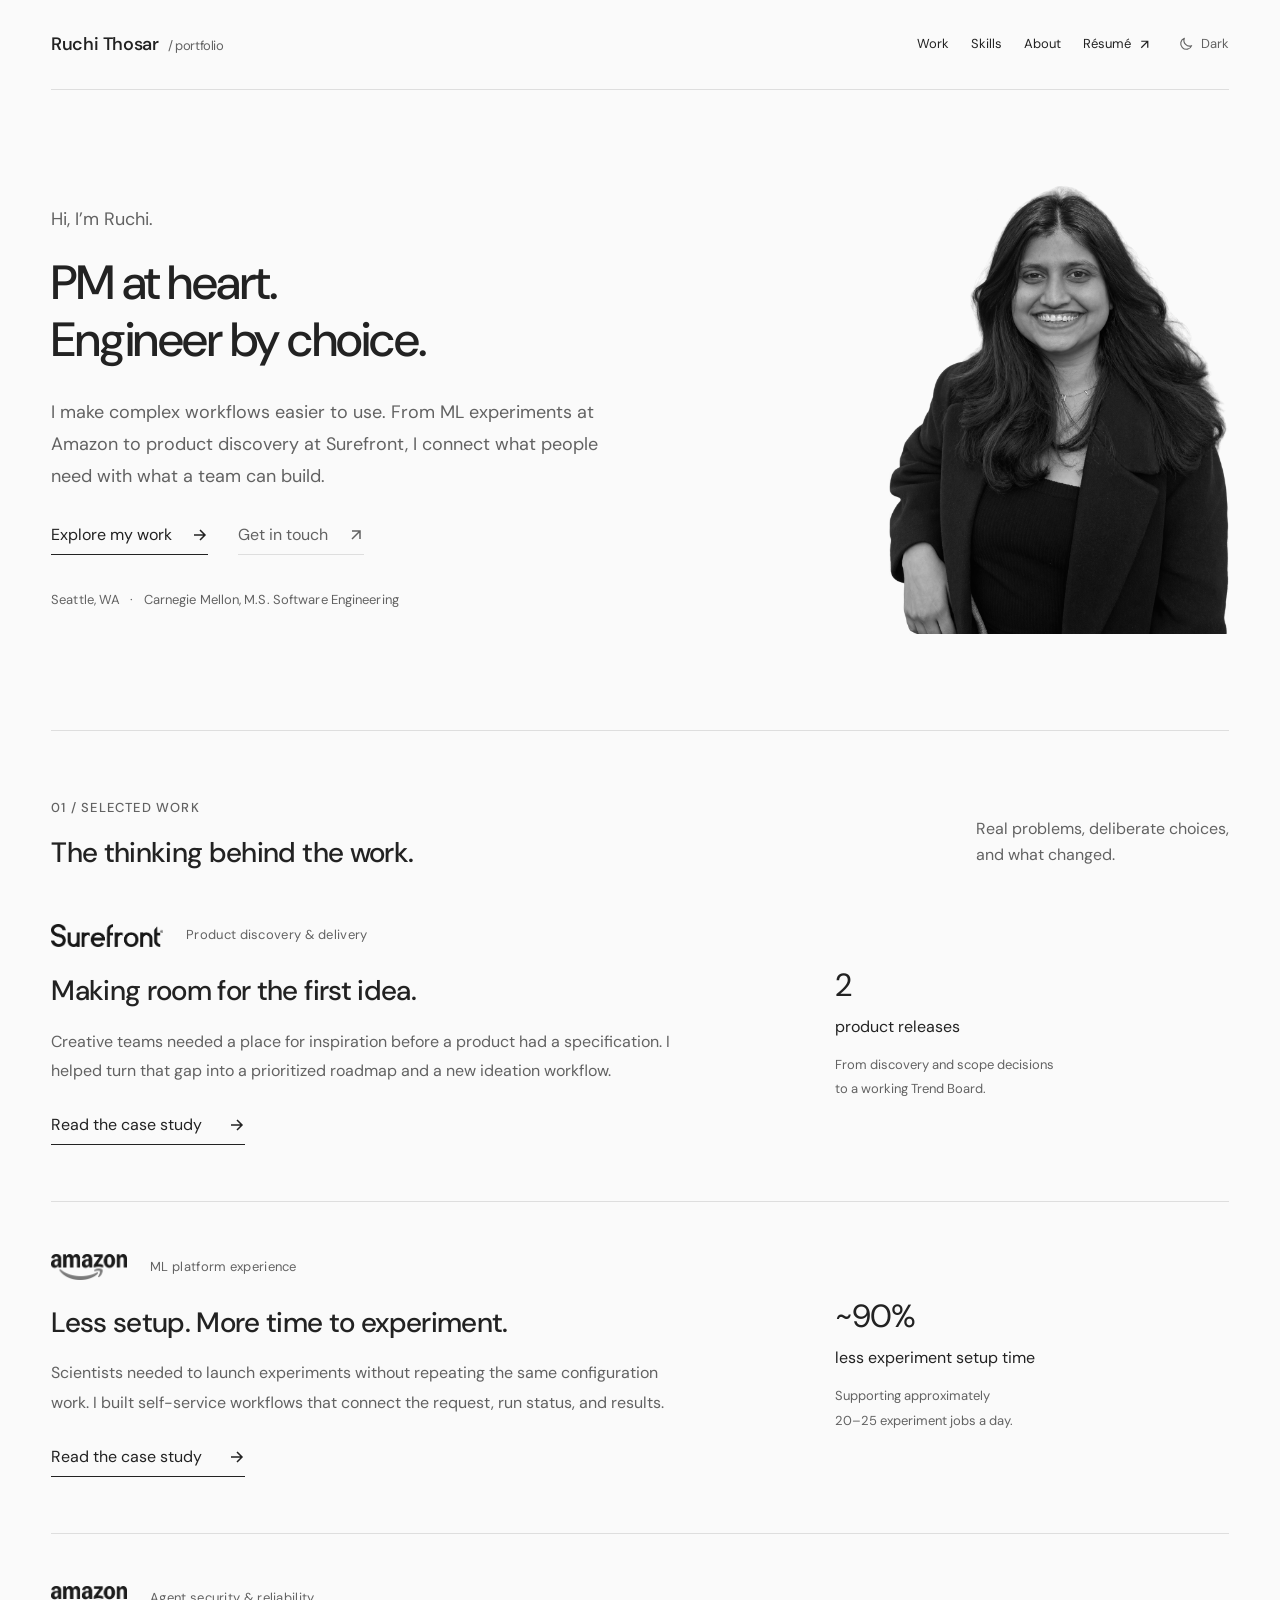
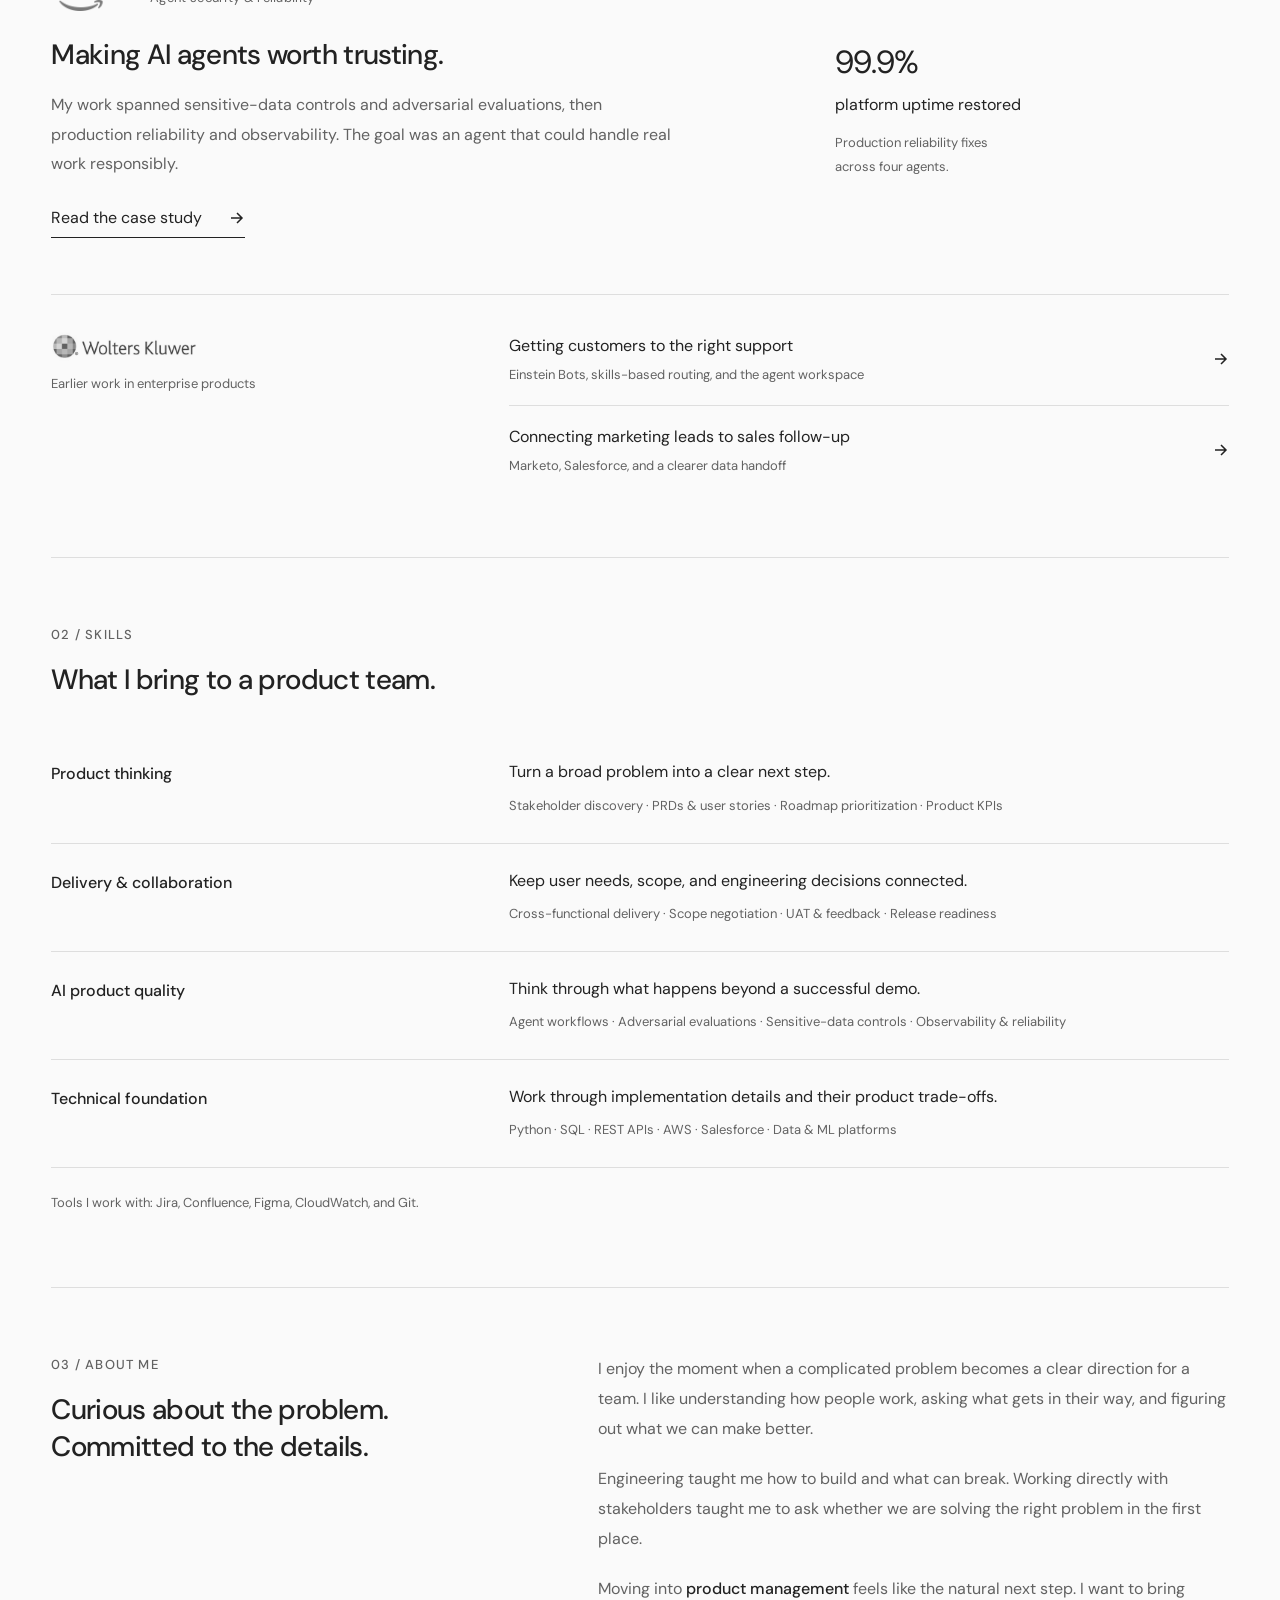
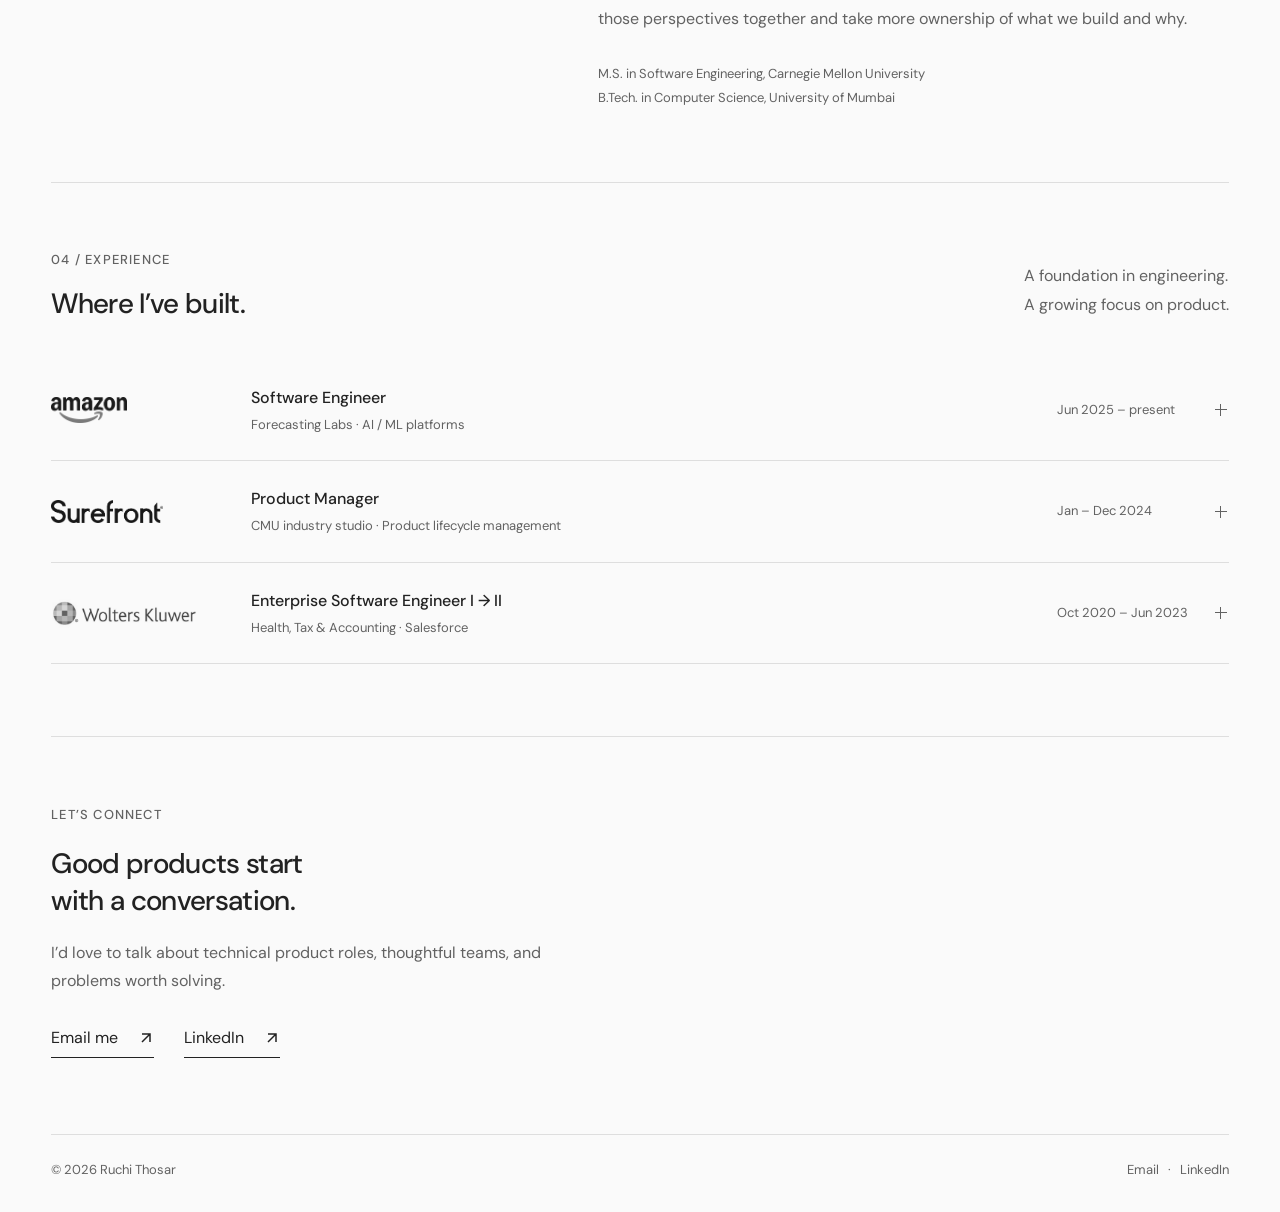
==== index.html @ 99afe36c "Widen desktop layout and case-study sections" ====
<!doctype html>
<html lang="en"><head><meta charset="utf-8"><meta name="viewport" content="width=device-width, initial-scale=1">
<title>Ruchi Thosar | Technical Product Manager</title><meta name="description" content="Technical product management with an engineering background. Explore Ruchi Thosar’s work at Amazon, Surefront, and Wolters Kluwer.">
<meta name="theme-color" content="#fafafa"><meta property="og:title" content="Ruchi Thosar | Technical Product Manager"><meta property="og:description" content="Technical product management with an engineering background. Explore Ruchi Thosar’s work at Amazon, Surefront, and Wolters Kluwer."><meta property="og:type" content="website">
<link rel="icon" href="favicon.svg" type="image/svg+xml"><script src="theme.js?v=1395b858ff9c"></script><link rel="stylesheet" href="site.css?v=646d69a9cc4a"></head>
<body class="home-page"><a class="skip" href="#main">Skip to content</a><div class="wrap">
<header class="header"><a class="brand" href="index.html" aria-label="Ruchi Thosar home">Ruchi Thosar<span class="brand-sub"> / portfolio</span></a>
<nav class="nav" aria-label="Main navigation"><a href="#work">Work</a><a href="#skills">Skills</a><a href="#about">About</a><a class="resume-link" href="ruchi-thosar-pm-resume.pdf" target="_blank" rel="noopener noreferrer">Résumé <svg class="icon" viewBox="0 0 16 16" fill="none" aria-hidden="true"><path d="M4 12 12 4M4 4h8v8" stroke="currentColor" stroke-width="1.5"/></svg></a><button class="theme-toggle" type="button" data-theme-toggle aria-label="Switch to dark theme" title="Switch to dark theme" hidden><svg class="theme-moon" viewBox="0 0 24 24" fill="none" aria-hidden="true"><path d="M20.5 14.5A8.5 8.5 0 0 1 9.5 3.5a8.5 8.5 0 1 0 11 11Z" stroke="currentColor" stroke-width="1.7" stroke-linejoin="round"/></svg><svg class="theme-sun" viewBox="0 0 24 24" fill="none" aria-hidden="true"><circle cx="12" cy="12" r="4" stroke="currentColor" stroke-width="1.7"/><path d="M12 2v2M12 20v2M2 12h2M20 12h2M5 5l1.5 1.5M17.5 17.5 19 19M5 19l1.5-1.5M17.5 6.5 19 5" stroke="currentColor" stroke-width="1.7" stroke-linecap="round"/></svg><span class="theme-label">Dark</span></button></nav></header>
<main id="main">
  <section class="hero" aria-labelledby="intro">
    <div class="hero-content">
      <p class="hero-greeting">Hi, I’m Ruchi.</p>
      <h1 id="intro">PM at heart.<br>Engineer by choice.</h1>
      <p class="hero-copy">I make complex workflows easier to use. From ML experiments at Amazon to product discovery at Surefront, I connect what people need with what a team can build.</p>
      <div class="actions"><a class="text-link" href="#work">Explore my work <svg class="icon" viewBox="0 0 16 16" fill="none" aria-hidden="true"><path d="M2 8h11M8 3l5 5-5 5" stroke="currentColor" stroke-width="1.5"/></svg></a><a class="text-link quiet-link" href="mailto:thosar.ruchi@gmail.com">Get in touch <svg class="icon" viewBox="0 0 16 16" fill="none" aria-hidden="true"><path d="M4 12 12 4M4 4h8v8" stroke="currentColor" stroke-width="1.5"/></svg></a></div>
      <p class="location">Seattle, WA <span>·</span> Carnegie Mellon, M.S. Software Engineering</p>
    </div>
    <div class="portrait"><img src="ruchi-portrait-cutout.png" alt="Ruchi Thosar, smiling in a black blazer" width="1086" height="1448" fetchpriority="high"></div>
  </section>

  <section class="section work" id="work" aria-labelledby="work-heading">
    <div class="section-title"><div><p class="eyebrow">01 / SELECTED WORK</p><h2 id="work-heading">The thinking behind the work.</h2></div><p>Real problems, deliberate choices,<br>and what changed.</p></div>
    <div class="project-list">
      <article class="work-row">
        <div class="work-story"><div class="project-label"><img class="logo surefront" src="surefront-logo.png" alt="Surefront" width="654" height="135" loading="lazy"><span>Product discovery &amp; delivery</span></div><h3><a href="surefront.html">Making room for the first idea.</a></h3><p>Creative teams needed a place for inspiration before a product had a specification. I helped turn that gap into a prioritized roadmap and a new ideation workflow.</p><a class="case-link" href="surefront.html">Read the case study <svg class="icon" viewBox="0 0 16 16" fill="none" aria-hidden="true"><path d="M2 8h11M8 3l5 5-5 5" stroke="currentColor" stroke-width="1.5"/></svg></a></div>
        <div class="work-outcome"><span class="outcome-number">2</span><span class="outcome-label">product releases</span><p>From discovery and scope decisions<br>to a working Trend Board.</p></div>
      </article>
      <article class="work-row">
        <div class="work-story"><div class="project-label"><img class="logo amazon" src="amazon-logo.png" alt="Amazon" width="360" height="120" loading="lazy"><span>ML platform experience</span></div><h3><a href="experimentation.html">Less setup. More time to experiment.</a></h3><p>Scientists needed to launch experiments without repeating the same configuration work. I built self-service workflows that connect the request, run status, and results.</p><a class="case-link" href="experimentation.html">Read the case study <svg class="icon" viewBox="0 0 16 16" fill="none" aria-hidden="true"><path d="M2 8h11M8 3l5 5-5 5" stroke="currentColor" stroke-width="1.5"/></svg></a></div>
        <div class="work-outcome"><span class="outcome-number">~90<span>%</span></span><span class="outcome-label">less experiment setup time</span><p>Supporting approximately<br>20–25 experiment jobs a day.</p></div>
      </article>
      <article class="work-row">
        <div class="work-story"><div class="project-label"><img class="logo amazon" src="amazon-logo.png" alt="Amazon" width="360" height="120" loading="lazy"><span>Agent security &amp; reliability</span></div><h3><a href="reliability.html">Making AI agents worth trusting.</a></h3><p>My work spanned sensitive-data controls and adversarial evaluations, then production reliability and observability. The goal was an agent that could handle real work responsibly.</p><a class="case-link" href="reliability.html">Read the case study <svg class="icon" viewBox="0 0 16 16" fill="none" aria-hidden="true"><path d="M2 8h11M8 3l5 5-5 5" stroke="currentColor" stroke-width="1.5"/></svg></a></div>
        <div class="work-outcome"><span class="outcome-number">99.9<span>%</span></span><span class="outcome-label">platform uptime restored</span><p>Production reliability fixes<br>across four agents.</p></div>
      </article>
    </div>
    <div class="additional-work"><div class="additional-label"><img class="logo wk" src="wolters-kluwer-logo.png" alt="Wolters Kluwer" width="792" height="155" loading="lazy"><p>Earlier work in enterprise products</p></div><div class="additional-links"><a href="chatbot.html"><span>Getting customers to the right support<small>Einstein Bots, skills-based routing, and the agent workspace</small></span><svg class="icon" viewBox="0 0 16 16" fill="none" aria-hidden="true"><path d="M2 8h11M8 3l5 5-5 5" stroke="currentColor" stroke-width="1.5"/></svg></a><a href="marketo.html"><span>Connecting marketing leads to sales follow-up<small>Marketo, Salesforce, and a clearer data handoff</small></span><svg class="icon" viewBox="0 0 16 16" fill="none" aria-hidden="true"><path d="M2 8h11M8 3l5 5-5 5" stroke="currentColor" stroke-width="1.5"/></svg></a></div></div>
  </section>

  <section class="section skills" id="skills" aria-labelledby="skills-heading">
    <div class="section-title"><div><p class="eyebrow">02 / SKILLS</p><h2 id="skills-heading">What I bring to a product team.</h2></div></div>
    <dl class="skill-list">
      <div><dt>Product thinking</dt><dd><p>Turn a broad problem into a clear next step.</p><span>Stakeholder discovery · PRDs &amp; user stories · Roadmap prioritization · Product KPIs</span></dd></div>
      <div><dt>Delivery &amp; collaboration</dt><dd><p>Keep user needs, scope, and engineering decisions connected.</p><span>Cross-functional delivery · Scope negotiation · UAT &amp; feedback · Release readiness</span></dd></div>
      <div><dt>AI product quality</dt><dd><p>Think through what happens beyond a successful demo.</p><span>Agent workflows · Adversarial evaluations · Sensitive-data controls · Observability &amp; reliability</span></dd></div>
      <div><dt>Technical foundation</dt><dd><p>Work through implementation details and their product trade-offs.</p><span>Python · SQL · REST APIs · AWS · Salesforce · Data &amp; ML platforms</span></dd></div>
    </dl>
    <p class="tools-note">Tools I work with: Jira, Confluence, Figma, CloudWatch, and Git.</p>
  </section>

  <section class="section about" id="about" aria-labelledby="about-heading">
    <div><p class="eyebrow">03 / ABOUT ME</p><h2 id="about-heading">Curious about the problem.<br>Committed to the details.</h2></div>
    <div class="about-copy"><p>I enjoy the moment when a complicated problem becomes a clear direction for a team. I like understanding how people work, asking what gets in their way, and figuring out what we can make better.</p><p>Engineering taught me how to build and what can break. Working directly with stakeholders taught me to ask whether we are solving the right problem in the first place.</p><p>Moving into <strong>product management</strong> feels like the natural next step. I want to bring those perspectives together and take more ownership of what we build and why.</p><p class="about-credential">M.S. in Software Engineering, Carnegie Mellon University<br>B.Tech. in Computer Science, University of Mumbai</p></div>
  </section>

  <section class="section experience" id="experience" aria-labelledby="experience-heading">
    <div class="section-title"><div><p class="eyebrow">04 / EXPERIENCE</p><h2 id="experience-heading">Where I’ve built.</h2></div><p>A foundation in engineering.<br>A growing focus on product.</p></div>
    <div class="experience-list">
      <details class="experience-item" name="experience">
        <summary><span class="experience-company"><img class="logo amazon" src="amazon-logo.png" alt="Amazon" width="360" height="120" loading="lazy"></span><span class="experience-title">Software Engineer<span>Forecasting Labs · AI / ML platforms</span></span><span class="experience-date">Jun 2025 – present</span><span class="expand-icon" aria-hidden="true"></span></summary>
        <div class="experience-body"><p>I build platforms and agents for demand forecasting, connecting scientists’ workflows with the infrastructure needed to run them.</p><ul><li>Delivered self-service experimentation and model-validation workflows.</li><li>Worked on agent security evaluations, runtime reliability, and tool-level observability.</li><li>Coordinated a forecasting migration across six marketplaces and validated data parity across teams.</li></ul></div>
      </details>
      <details class="experience-item" name="experience">
        <summary><span class="experience-company"><img class="logo surefront" src="surefront-logo.png" alt="Surefront" width="654" height="135" loading="lazy"></span><span class="experience-title">Product Manager<span>CMU industry studio · Product lifecycle management</span></span><span class="experience-date">Jan – Dec 2024</span><span class="expand-icon" aria-hidden="true"></span></summary>
        <div class="experience-body"><p>I worked with client stakeholders and a four-person team to shape and deliver an ideation workflow across two releases.</p><ul><li>Translated 40+ business requirements and Figma walkthroughs into PRDs and prioritized stories.</li><li>Negotiated scope around dependencies, client feedback, and team capacity.</li><li>Connected demos and UAT feedback to the next iteration while contributing to the backend.</li></ul></div>
      </details>
      <details class="experience-item" name="experience">
        <summary><span class="experience-company"><img class="logo wk" src="wolters-kluwer-logo.png" alt="Wolters Kluwer" width="792" height="155" loading="lazy"></span><span class="experience-title">Enterprise Software Engineer I → II<span>Health, Tax &amp; Accounting · Salesforce</span></span><span class="experience-date">Oct 2020 – Jun 2023</span><span class="expand-icon" aria-hidden="true"></span></summary>
        <div class="experience-body"><p>I built enterprise workflows for sales and support teams, from requirements and integrations through user acceptance testing.</p><ul><li>Integrated Marketo with Salesforce workflows serving 400+ sales representatives.</li><li>Improved chat and routing through Einstein Bots and Omni-Channel.</li><li>Triaged 150+ customer-reported issues during UAT with business and engineering stakeholders.</li></ul></div>
      </details>
    </div>
  </section>

  <section class="contact" id="contact" aria-labelledby="contact-heading"><p class="eyebrow">LET’S CONNECT</p><h2 id="contact-heading">Good products start<br>with a conversation.</h2><p>I’d love to talk about technical product roles, thoughtful teams, and problems worth solving.</p><div class="actions"><a class="text-link" href="mailto:thosar.ruchi@gmail.com">Email me <svg class="icon" viewBox="0 0 16 16" fill="none" aria-hidden="true"><path d="M4 12 12 4M4 4h8v8" stroke="currentColor" stroke-width="1.5"/></svg></a><a class="text-link" href="https://www.linkedin.com/in/ruchi-thosar/" target="_blank" rel="noopener noreferrer">LinkedIn <svg class="icon" viewBox="0 0 16 16" fill="none" aria-hidden="true"><path d="M4 12 12 4M4 4h8v8" stroke="currentColor" stroke-width="1.5"/></svg></a></div></section>
</main>

<footer class="footer"><span>© 2026 Ruchi Thosar</span><span><a href="mailto:thosar.ruchi@gmail.com">Email</a> &nbsp; · &nbsp; <a href="https://www.linkedin.com/in/ruchi-thosar/" target="_blank" rel="noopener noreferrer">LinkedIn</a></span></footer>
</div></body></html>
---- site.css ----
@import url('https://fonts.googleapis.com/css2?family=Caveat:wght@400;500;600&family=DM+Sans:wght@400;450;500;550;600;650;700&display=swap');

:root{color-scheme:light;--bg:#fafafa;--ink:#222;--muted:#626262;--line:#dedede;--soft:#eeeeec;--hover:#e7e7e5;--max:1600px;--diagram-ink:#282828;--diagram-muted:#626262;--diagram-stroke:#636363;--diagram-surface:#fafafa;--diagram-highlight:#ededeb;--diagram-note:#ededeb;--diagram-group:#f3f3f1;--diagram-border:#b8b8b6}
:root[data-theme="dark"]{color-scheme:dark;--bg:#161616;--ink:#ededeb;--muted:#aaa;--line:#353535;--soft:#242424;--hover:#303030;--diagram-ink:#ededeb;--diagram-muted:#aaa;--diagram-stroke:#a7a7a5;--diagram-surface:#161616;--diagram-highlight:#252525;--diagram-note:#252525;--diagram-group:#1c1c1c;--diagram-border:#5c5c5c}
*{box-sizing:border-box}html{scroll-behavior:smooth;scroll-padding-top:110px}body{margin:0;background:var(--bg);color:var(--ink);font:var(--type-body)/1.75 'DM Sans',Arial,sans-serif;-webkit-font-smoothing:antialiased}a{color:inherit;text-underline-offset:5px}img{max-width:100%;height:auto;display:block}a,button,summary{touch-action:manipulation}button{font:inherit}a:focus-visible,button:focus-visible,summary:focus-visible{outline:2px solid var(--ink);outline-offset:6px}::selection{background:var(--ink);color:var(--bg)}h1,h2,h3,h4,p{margin:0}h1,h2,h3,h4{font-weight:500;line-height:1.2;letter-spacing:-1.2px}.wrap{max-width:var(--max);margin:auto;padding:0 clamp(28px,4vw,64px)}.skip{position:fixed;top:-80px;left:20px;background:var(--ink);color:var(--bg);padding:12px;z-index:30}.skip:focus{top:10px}.icon{width:16px;height:16px;display:inline-block;vertical-align:-2px;flex-shrink:0}.eyebrow{letter-spacing:1.8px;text-transform:uppercase;color:var(--muted);font-weight:500}.text-link,.case-link{display:inline-flex;align-items:center;gap:20px;text-decoration:none;border-bottom:1px solid var(--ink);padding:3px 0 7px;line-height:1.5}.text-link .icon,.case-link .icon{transition:transform .18s}.text-link:hover .icon,.case-link:hover .icon{transform:translateX(4px)}.quiet-link{color:var(--muted);border-color:var(--line)}.actions{display:flex;gap:30px;flex-wrap:wrap;align-items:center;margin-top:27px}

/* A single surface. Spacing and typography provide the hierarchy. */
.header{position:sticky;top:0;z-index:15;min-height:90px;background:var(--bg);display:flex;align-items:center;justify-content:space-between;gap:25px;border-bottom:1px solid var(--line)}.brand{font-weight:550;letter-spacing:-.4px;text-decoration:none;white-space:nowrap}.brand-sub{font-weight:400;color:var(--muted);margin-left:7px}.nav{display:flex;gap:25px;align-items:center;}.nav>a{text-decoration:none}.nav>a:hover{text-decoration:underline}.resume-link{display:inline-flex;align-items:center;gap:7px}.resume-link .icon{width:13px;height:13px}.theme-toggle{display:inline-flex;align-items:center;justify-content:center;gap:7px;border:0;background:transparent;color:var(--muted);padding:9px 0 9px 5px;cursor:pointer;line-height:1.6;min-height:36px}.theme-toggle[hidden]{display:none}.theme-toggle:hover{color:var(--ink)}.theme-toggle svg{width:16px;height:16px}.theme-sun{display:none}:root[data-theme="dark"] .theme-moon{display:none}:root[data-theme="dark"] .theme-sun{display:block}
.hero{display:grid;grid-template-columns:minmax(0,1fr) 340px;align-items:center;gap:65px;padding:91px 0 96px}.hero-greeting{color:var(--muted);margin-bottom:20px}.hero h1{line-height:1.14;letter-spacing:-2.6px;font-weight:500}.hero-copy{line-height:1.8;color:var(--muted);max-width:570px;margin-top:27px}.portrait{width:100%;max-width:340px;align-self:center}.portrait img{width:100%;max-height:454px;object-fit:contain;filter:grayscale(1);object-position:center bottom}.location{letter-spacing:.1px;color:var(--muted);margin-top:34px}.location span{margin:0 7px}
.section{padding:66px 0 72px;border-top:1px solid var(--line)}.section-title{display:flex;align-items:end;justify-content:space-between;gap:35px;margin-bottom:37px}.section-title h2{line-height:1.3;margin-top:15px;letter-spacing:-1.1px}.section-title>p{color:var(--muted);line-height:1.8;padding-bottom:3px}

/* Projects read as a sequence of stories, without card backgrounds. */
.work{padding-bottom:62px}.work .section-title>p{line-height:1.65;max-width:280px}.work-row{display:grid;grid-template-columns:minmax(0,1.65fr) minmax(0,1fr);gap:80px;padding:51px 0 56px;border-bottom:1px solid var(--line);align-items:center}.work-row:first-child{padding-top:13px}.project-label{display:flex;align-items:center;gap:23px;min-height:28px}.project-label>span{color:var(--muted);letter-spacing:.3px}.logo,.case-logo{object-fit:contain;object-position:left;filter:grayscale(1);mix-blend-mode:multiply}.logo.amazon{width:76px;max-height:32px}.logo.surefront{width:112px;max-height:29px}.logo.wk{width:148px;max-height:35px}:root[data-theme="dark"] .logo,:root[data-theme="dark"] .case-logo{filter:grayscale(1) invert(1);mix-blend-mode:screen}.work-story h3{line-height:1.25;letter-spacing:-1.2px;margin:24px 0 17px;max-width:550px}.work-story h3 a{text-decoration:none}.work-story h3 a:hover{text-decoration:underline;text-decoration-thickness:1px}.work-story>p{line-height:1.85;color:var(--muted);max-width:555px}.work-story .case-link{margin-top:24px;gap:27px}.work-outcome{padding-left:35px}.outcome-number{display:block;font-weight:400;line-height:1.1;letter-spacing:-4px}.outcome-number>span{letter-spacing:-2px}.outcome-label{display:block;margin-top:12px}.work-outcome p{color:var(--muted);margin-top:16px;line-height:1.85}.additional-work{display:grid;grid-template-columns:.7fr 1.3fr;gap:70px;padding-top:37px}.additional-label p{color:var(--muted);margin-top:12px}.additional-links>a{display:flex;align-items:center;justify-content:space-between;gap:20px;text-decoration:none;padding:0 0 18px}.additional-links>a+a{padding-top:17px;border-top:1px solid var(--line)}.additional-links small{color:var(--muted);display:block;margin-top:4px}.additional-links>a:hover>span{text-decoration:underline}

/* Skills are evidenced capabilities, not ratings or badge collections. */
.skill-list{margin:0}.skill-list>div{display:grid;grid-template-columns:.7fr 1.3fr;gap:70px;padding:24px 0;border-bottom:1px solid var(--line)}.skill-list dt{font-weight:500;line-height:1.5;padding-top:3px}.skill-list dd{margin:0}.skill-list dd p{line-height:1.65;margin-bottom:8px}.skill-list dd span{color:var(--muted);line-height:1.9;display:block}.tools-note{color:var(--muted);margin-top:24px}.about{display:grid;grid-template-columns:.85fr 1.15fr;gap:80px}.about h2{line-height:1.35;margin-top:16px}.about-copy p{line-height:1.9;color:var(--muted)}.about-copy p+p{margin-top:19px}.about-copy strong{color:var(--ink);font-weight:500}.about-copy p.about-credential{line-height:1.85;margin-top:27px}

/* Work history sits near the end, with details available on demand. */
.experience-item{border-bottom:1px solid var(--line)}.experience-item summary{cursor:pointer;list-style:none;display:grid;grid-template-columns:175px 1fr 132px 15px;gap:25px;align-items:center;padding:26px 0;min-height:99px}.experience-item summary::-webkit-details-marker{display:none}.experience-title{font-weight:500;line-height:1.5}.experience-title>span{display:block;color:var(--muted);font-weight:400;margin-top:5px}.experience-date{color:var(--muted);white-space:nowrap}.expand-icon{width:14px;height:14px;position:relative}.expand-icon:before,.expand-icon:after{content:'';position:absolute;background:var(--muted)}.expand-icon:before{height:1px;width:12px;top:6px;left:1px}.expand-icon:after{height:12px;width:1px;left:6px;top:1px}.experience-item[open] .expand-icon:after{display:none}.experience-body{padding:0 40px 27px 200px;color:var(--muted);max-width:900px}.experience-body ul{padding-left:18px;margin-top:13px}.experience-body li+li{margin-top:7px}
.contact{border-top:1px solid var(--line);padding:67px 0 76px}.contact h2{line-height:1.2;margin:19px 0 20px;letter-spacing:-1.8px}.contact>p:not(.eyebrow){color:var(--muted);max-width:500px}.contact .actions{margin-top:28px}.footer{display:flex;align-items:center;justify-content:space-between;gap:20px;border-top:1px solid var(--line);padding:24px 0 30px;color:var(--muted)}.footer a{text-decoration:none}.footer a:hover{text-decoration:underline}

/* Case studies use the same surface and a comfortable reading measure. */
.back{display:inline-block;color:var(--muted);text-decoration:none;margin:37px 0 34px}.back:hover{text-decoration:underline}.case-header{max-width:900px;padding:4px 0 35px}.case-logo{width:92px;max-height:36px;margin-bottom:24px}.surefront-logo{width:140px}.wk-case-logo{width:174px}.case-header h1{line-height:1.15;letter-spacing:-2px;max-width:860px}.case-subtitle{line-height:1.7;color:var(--muted);max-width:760px;margin-top:22px}.case-meta{display:flex;gap:46px;flex-wrap:wrap;margin-top:32px}.case-meta>div{line-height:1.8}.case-meta small{display:block;text-transform:uppercase;letter-spacing:1.2px;color:var(--muted);margin-bottom:4px}.case-jump{border-top:1px solid var(--line);border-bottom:1px solid var(--line);display:flex;gap:30px;flex-wrap:wrap;padding:16px 0;margin-bottom:52px}.case-jump a{text-decoration:none;color:var(--muted)}.case-jump a:hover{color:var(--ink)}.case-content{max-width:760px;margin:auto;padding-bottom:50px}.case-content section+section{margin-top:48px}.case-content h2{margin-bottom:17px;letter-spacing:-.8px}.case-content h3{letter-spacing:-.35px;line-height:1.5;margin:27px 0 10px;font-weight:600}.case-content p,.case-content li{line-height:1.9;color:var(--muted)}.case-content p+p{margin-top:15px}.case-content strong{font-weight:600;color:var(--ink)}.case-content ul{padding-left:19px;margin:14px 0 0}.case-content li+li{margin-top:10px}.case-content .mission{border-bottom:1px solid var(--line);padding-bottom:28px}.mission .eyebrow{letter-spacing:1.5px}.mission p+p{line-height:1.6;color:var(--ink);font-weight:400;margin-top:11px}.scope{width:100%;border-collapse:collapse;margin:23px 0 14px;text-align:left;line-height:1.7}.scope caption{text-align:left;color:var(--muted);margin-bottom:10px}.scope th,.scope td{border-bottom:1px solid var(--line);padding:12px 0 12px 18px;vertical-align:top}.scope th:first-child,.scope td:first-child{padding-left:0}.scope th{font-weight:600}.source-note{line-height:1.75!important;color:var(--muted)!important;margin-top:16px}.result-row{display:grid;grid-template-columns:150px 1fr;gap:30px;padding:23px 0;border-bottom:1px solid var(--line);color:var(--muted);line-height:1.85}.result-row strong{font-weight:500;letter-spacing:-1px;line-height:1.45}.result-row span b{font-weight:500;color:var(--ink)}.detail{border-top:1px solid var(--line);border-bottom:1px solid var(--line);margin:30px 0;padding:18px 0}.detail+.detail{margin-top:-31px}.detail summary{cursor:pointer;font-weight:500;padding-right:10px}.detail>p:first-of-type{margin-top:19px}.learning{padding-top:5px}.related{display:flex;justify-content:space-between;gap:24px;border-top:1px solid var(--line);padding:27px 0 40px;}.related a{text-decoration:none}.related a:hover{text-decoration:underline}.evaluation-list{margin:22px 0}.evaluation-list>div{display:grid;grid-template-columns:180px 1fr;gap:24px;border-top:1px solid var(--line);padding:16px 0}.evaluation-list dt{font-weight:500}.evaluation-list dd{margin:0;color:var(--muted);line-height:1.8}.progression{list-style:none;padding:0!important;margin:22px 0!important}.progression li{display:grid;grid-template-columns:34px 1fr;gap:16px;padding:18px 0;border-top:1px solid var(--line)}.progression .step-index{color:var(--muted);padding-top:3px}.progression h3{margin:0 0 8px}.progression li+li{margin-top:0}

.result-row.result-row-compact{grid-template-columns:130px 1fr;gap:24px;padding:17px 0}.result-row.result-row-compact strong{letter-spacing:-.3px;line-height:1.65}

/* Original journey diagrams sit on the page, without a framed panel. */
.journey-figure{margin:28px -80px 0}.sketch-board{background:transparent;padding:12px 0 0}.sketch-board svg{display:block;width:100%;height:auto}.sketch-board .journey-mobile{display:none}.journey-figure figcaption{line-height:1.8;color:var(--muted);margin:12px auto 0;max-width:760px}.journey-comparison>div{border-top:1px solid var(--line);padding:18px 0}.journey-comparison .person-label{letter-spacing:1.2px}.journey-comparison h3{margin-top:9px}

@media(max-width:1050px){.hero{gap:40px;grid-template-columns:minmax(0,1fr) 300px;padding:72px 0 78px}.portrait{max-width:300px}.brand-sub{display:none}.work-row{gap:45px}.work-outcome{padding-left:15px}.experience-item summary{grid-template-columns:155px 1fr 110px 15px;gap:20px}.experience-body{padding-left:175px}.journey-figure{margin-left:0;margin-right:0}.about{gap:48px}}
@media(max-width:800px){.wrap{padding:0 28px}.nav{gap:18px}.theme-label{display:none}.hero{grid-template-columns:minmax(0,1fr) 220px;gap:24px;padding:60px 0 65px}.hero h1{letter-spacing:-1.8px}.section{padding:50px 0 57px}.section-title{gap:25px}.section-title>p{max-width:160px;}.work-row{gap:30px;padding:37px 0 42px;grid-template-columns:1.5fr 1fr}.project-label{gap:15px;flex-wrap:wrap}.additional-work{gap:35px;grid-template-columns:.8fr 1.2fr}.skill-list>div{grid-template-columns:.8fr 1.2fr;gap:35px}.about{gap:32px;grid-template-columns:.8fr 1.2fr}.experience-item summary{grid-template-columns:130px 1fr 15px;gap:20px}.experience-date{grid-column:2;grid-row:2;margin-top:-20px}.expand-icon{grid-column:3;grid-row:1/3}.experience-company .logo.wk{width:125px}.experience-body{padding-left:150px}.case-meta{gap:24px 35px}.case-jump{gap:22px}}
@media(max-width:600px){html{scroll-padding-top:130px}.wrap{padding:0 23px}.header{min-height:101px;flex-wrap:wrap;padding:16px 0 13px;gap:10px}.brand-sub{display:inline;}.nav{width:100%;justify-content:space-between;gap:12px;}.theme-label{display:inline}.theme-toggle{padding:3px 0;min-height:30px}.nav .resume-link{gap:4px}.hero{display:flex;flex-direction:column;align-items:start;gap:17px;padding:35px 0 48px}.portrait{order:-1;width:160px;max-height:214px}.portrait img{max-height:214px;object-position:left bottom}.hero-greeting{margin-bottom:13px}.hero h1{line-height:1.15;letter-spacing:-1.7px}.hero-copy{margin-top:21px;line-height:1.85}.hero .actions{gap:26px;margin-top:22px}.text-link{gap:17px}.location{margin-top:25px;max-width:300px}.location span{margin:0 4px}.section{padding:39px 0 44px}.section-title{display:block;margin-bottom:29px}.section-title h2{margin-top:13px;max-width:330px;line-height:1.3}.section-title>p{max-width:none;margin-top:13px;}.section-title>p br{display:none}.work .section-title>p{max-width:none}.eyebrow{letter-spacing:1.5px}.work-row{display:block;padding:30px 0 34px}.work-row:first-child{padding-top:6px}.project-label{gap:18px}.work-story h3{line-height:1.25;margin:20px 0 15px;max-width:370px}.work-story .case-link{margin-top:20px;}.work-outcome{padding:23px 0 0;display:grid;grid-template-columns:auto 1fr;align-items:center;gap:3px 20px}.outcome-number{line-height:1.1;letter-spacing:-2px;grid-row:1/3}.outcome-number>span{letter-spacing:-1px}.outcome-label{margin:0;align-self:end}.work-outcome p{line-height:1.7;margin:0;align-self:start}.work-outcome p br{display:none}.additional-work{display:block;padding-top:29px}.additional-label{display:flex;align-items:center;gap:18px;flex-wrap:wrap}.additional-label p{margin:0}.additional-label .logo.wk{width:132px}.additional-links{margin-top:25px}.skill-list>div{display:block;padding:22px 0}.skill-list>div:first-child{padding-top:0}.skill-list dt{margin-bottom:9px}.skill-list dd span{line-height:1.9}.tools-note{line-height:1.9}.about{display:block}.about h2{margin-bottom:26px}.experience-item summary{grid-template-columns:1fr 15px;gap:15px;padding:22px 0}.experience-company{grid-column:1;grid-row:1}.experience-title{grid-column:1;grid-row:2;}.experience-date{grid-column:1;grid-row:3;margin-top:-8px;}.expand-icon{grid-column:2;grid-row:1/4}.experience-company .logo.wk{width:146px}.experience-body{padding:0 9px 24px 0;}.contact{padding:42px 0 49px}.contact h2{letter-spacing:-1.4px}.footer{gap:12px;padding:22px 0 25px}.back{margin:26px 0 27px}.case-header{padding-bottom:28px}.case-logo{width:77px;margin-bottom:23px}.surefront-logo{width:120px}.wk-case-logo{width:154px}.case-header h1{line-height:1.2;letter-spacing:-1.4px}.case-subtitle{line-height:1.8;margin-top:18px}.case-meta{gap:18px 27px;margin-top:25px}.case-jump{gap:11px 22px;margin-bottom:33px;padding:13px 0}.case-content section+section{margin-top:35px}.scope th,.scope td{padding:11px 0 11px 13px;overflow-wrap:anywhere}.result-row{grid-template-columns:91px 1fr;gap:19px;padding:19px 0;}.detail{margin:25px 0;padding:16px 0}.detail+.detail{margin-top:-26px}.evaluation-list>div{display:block;padding:15px 0}.evaluation-list dt{margin-bottom:7px}.progression li{gap:10px;grid-template-columns:25px 1fr}.journey-figure{margin-top:18px}.sketch-board{padding:0}.sketch-board .journey-desktop{display:none}.sketch-board .journey-mobile{display:block}.related{display:block;padding-bottom:23px}.related a{display:block;margin-bottom:17px}.case-content{padding-bottom:35px}}
@media(max-width:600px){.result-row.result-row-compact{grid-template-columns:90px 1fr;gap:16px}}
@media(max-width:360px){.wrap{padding:0 19px}.theme-label{display:none}.nav{gap:12px}.work-outcome{gap:3px 15px}}
@media(prefers-reduced-motion:reduce){html{scroll-behavior:auto}*{transition:none!important}}
@media print{body{background:white;color:#222}.header,.case-jump,.related,.footer,.back{display:none}.wrap{max-width:none;padding:0}.case-content{max-width:none}.case-content section{break-inside:avoid}.journey-figure{margin:20px 0}.sketch-board .journey-mobile{display:none}.sketch-board .journey-desktop{display:block}a{text-decoration:none}}

/* Shared type scale across the homepage and every case study. */
:root{--type-caption:13px;--type-body:16px;--type-lead:18px;--type-heading:28px;--type-display:48px;--type-metric:32px}
h1,h2,h3,h4,.outcome-number,.result-row strong{font-family:inherit}
.hero h1,.case-header h1{font-size:var(--type-display);letter-spacing:-1.5px;line-height:1.18}
.section-title h2,.about h2,.contact h2,.case-content h2,.work-story h3{font-size:var(--type-heading);letter-spacing:-.65px;line-height:1.3}
.hero-greeting,.hero-copy,.case-subtitle,.mission p+p,.case-content h3,.learning h3,.brand{font-size:var(--type-lead)}
.work-story>p,.work .section-title>p,.section-title>p,.skill-list dt,.skill-list dd p,.about-copy p,.experience-title,.contact>p:not(.eyebrow),.case-content p,.case-content li,.outcome-label,.additional-links>a,.progression p,.learning p{font-size:var(--type-body)}
.nav,.theme-toggle,.brand-sub,.eyebrow,.location,.project-label>span,.work-outcome p,.additional-label p,.additional-links small,.skill-list dd span,.tools-note,.about-copy p.about-credential,.experience-title>span,.experience-date,.footer,.back,.case-meta small,.case-jump,.scope caption,.journey-figure figcaption,.journey-comparison .person-label,.progression .step-index{font-size:var(--type-caption)}
.text-link,.case-link,.work-story .case-link,.hero .text-link,.case-meta>div,.experience-body,.detail summary,.scope,.result-row,.evaluation-list dt,.evaluation-list dd{font-size:var(--type-body)}
.case-content .mission .eyebrow{font-size:var(--type-caption)}
.source-note{font-size:var(--type-caption)!important}
.result-row strong,.result-row.result-row-compact strong{font-size:var(--type-lead);letter-spacing:0;line-height:1.75}
.outcome-number,.outcome-number>span{font-size:var(--type-metric);letter-spacing:-.8px;line-height:1.2}
.outcome-number>span{display:inline}
.work .section-title>p{max-width:285px;line-height:1.65}
.work-outcome{padding-left:20px}.outcome-label{margin-top:9px}.work-outcome p{margin-top:12px}
.eyebrow,.case-meta small{letter-spacing:1.2px}.nav{gap:22px}
@media(max-width:800px){:root{--type-display:40px}.nav{gap:16px}}
@media(max-width:600px){:root{--type-caption:12px;--type-body:15px;--type-lead:17px;--type-heading:26px;--type-display:36px;--type-metric:28px}.hero h1,.case-header h1{letter-spacing:-1px}.nav{gap:10px}.work .section-title>p{max-width:none}.work-outcome{padding-left:0;gap:5px 18px}.outcome-label,.work-outcome p{margin-top:0}.location{max-width:none}}
@media print{.case-header h1{font-size:30pt}}

/* Use the desktop canvas while preserving a comfortable reading width. */
.case-section-body{min-width:0}
@media(min-width:1100px){
.case-header{max-width:1200px}.case-header h1{max-width:1100px}
.case-content{max-width:none}
.case-content>section{display:grid;grid-template-columns:180px minmax(0,1fr);column-gap:clamp(48px,4vw,64px);align-items:start}
.case-content>section>h2{margin-bottom:0}
.case-content .mission p+p{margin-top:0;max-width:900px}
.case-section-body>:first-child{margin-top:0}
.case-section-body>p,.case-section-body>ul,.case-section-body>.progression,.case-section-body>.evaluation-list,.case-section-body>.detail,.case-section-body>.result-row,.case-section-body>.learning{max-width:900px}
.case-content>#journey{display:block}
.case-content>#journey>h2{margin-bottom:24px}
.case-content .journey-figure{margin:0}
.case-content .sketch-board{max-width:1220px;margin:auto}
.work-story>p{max-width:620px}
}
@media print{.case-content>section{display:block}.case-content .mission p+p{margin-top:11px}}
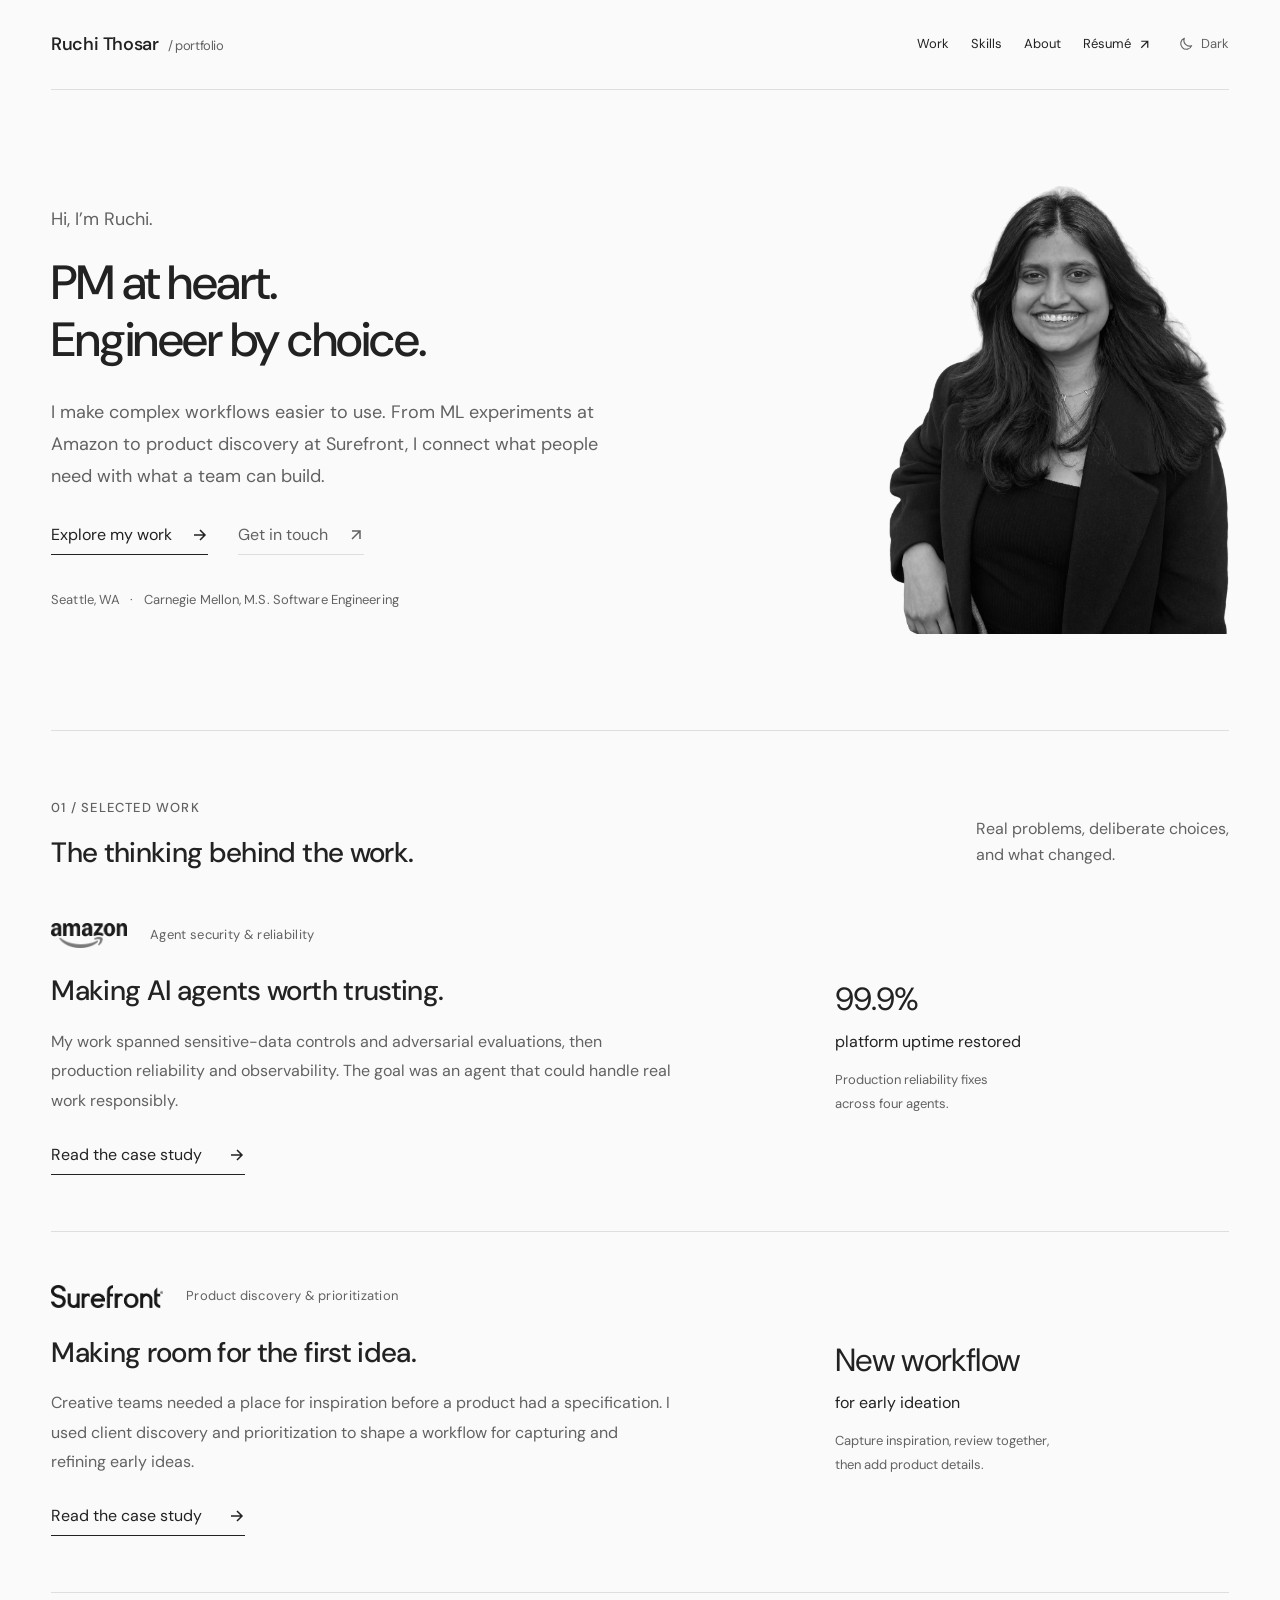
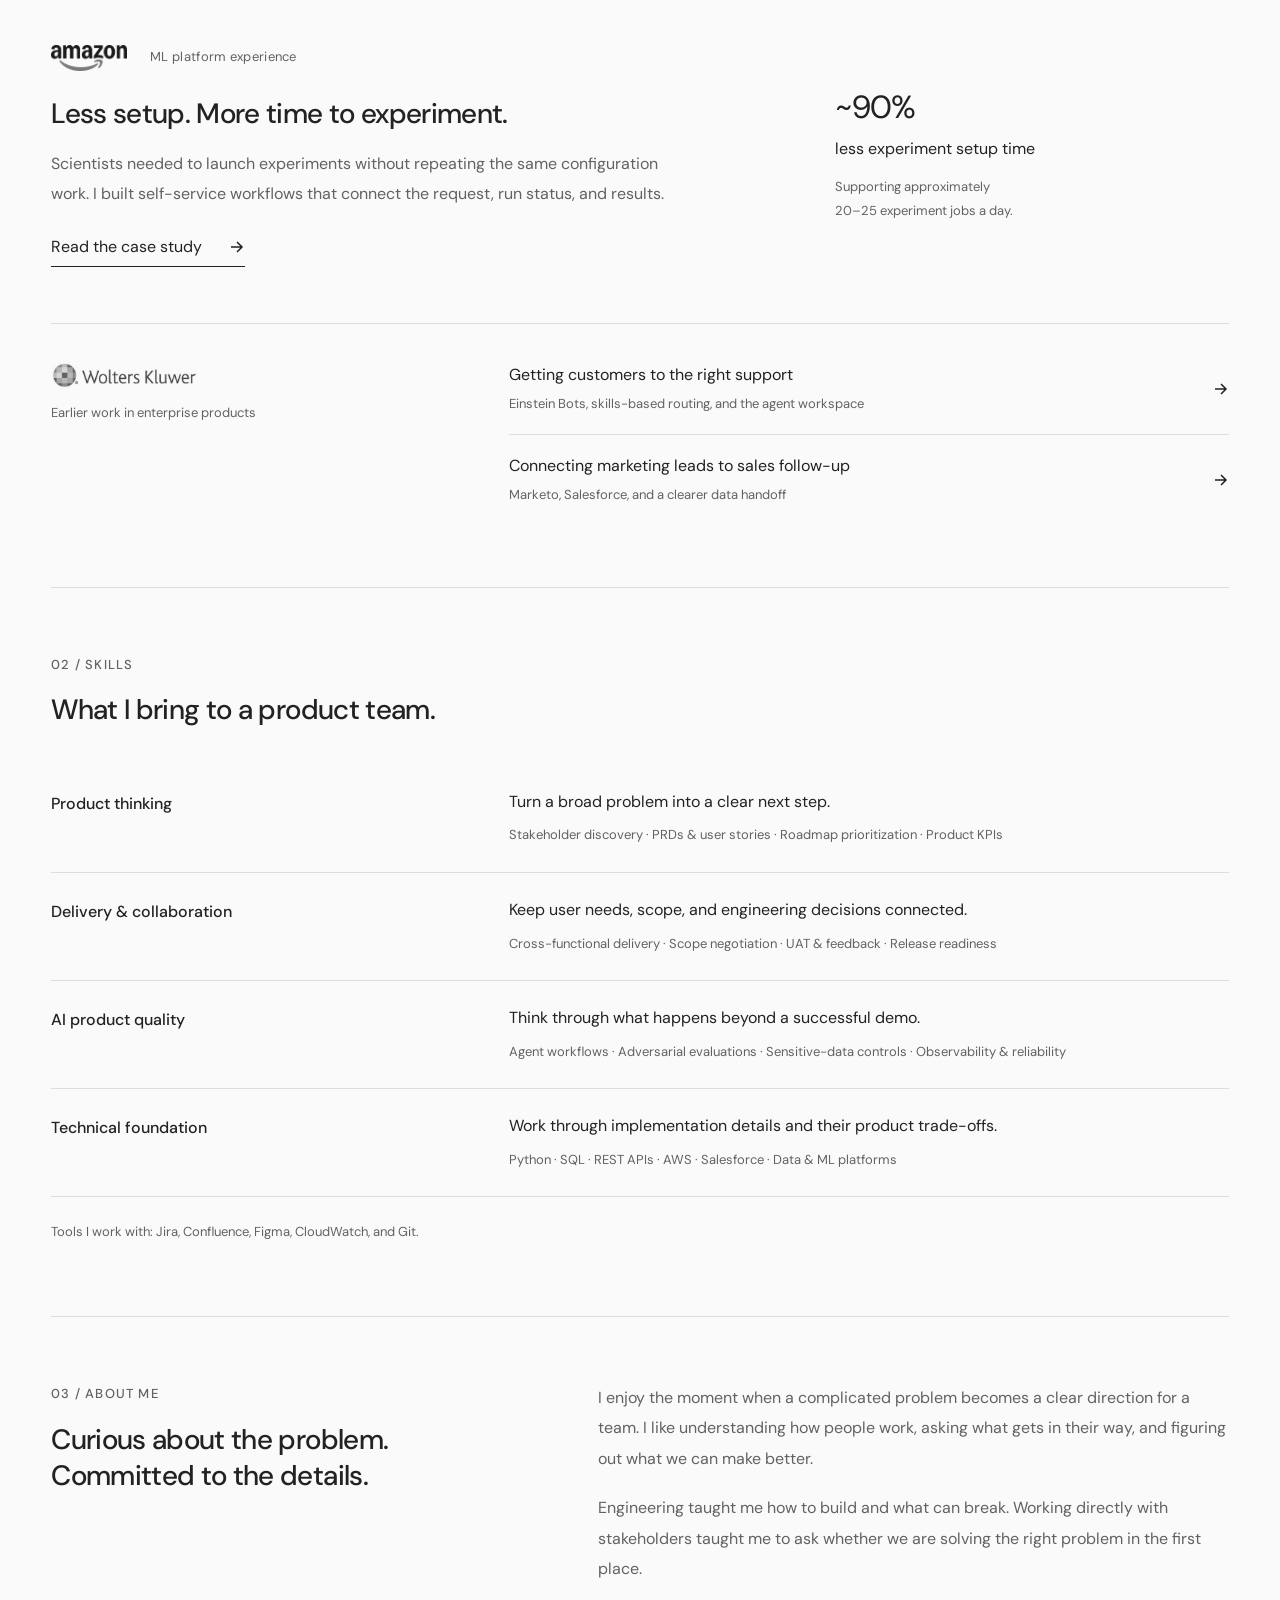
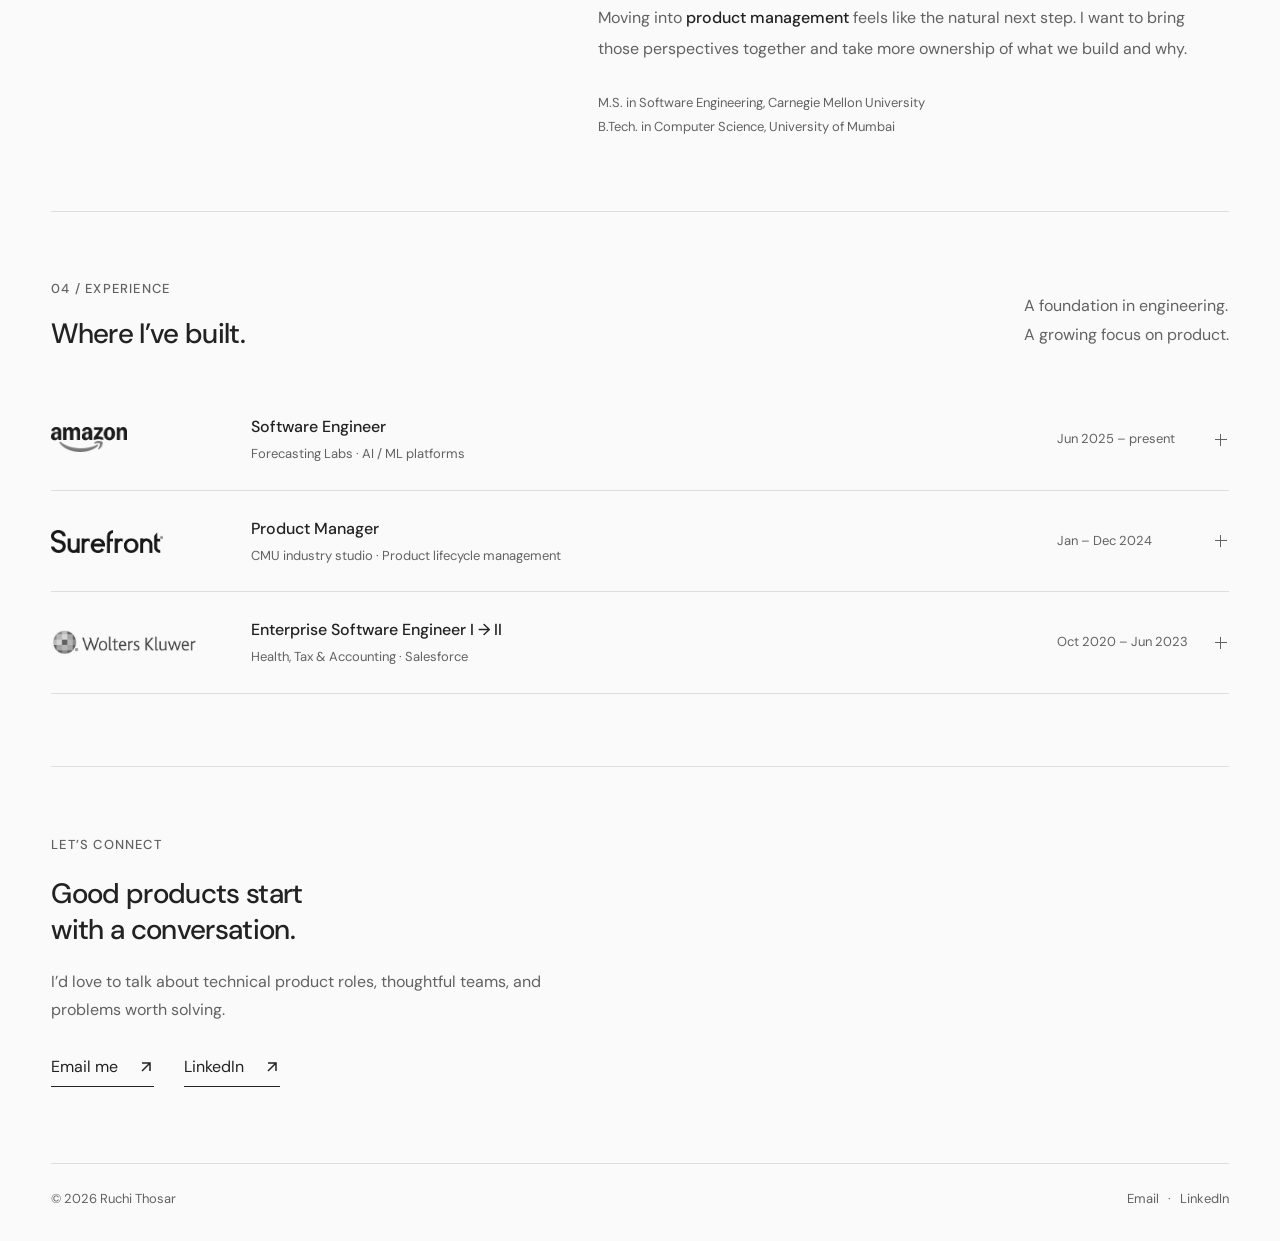
==== commit 97f49926: "Lead with agents and focus Surefront on product" ====
--- a/index.html
+++ b/index.html
@@ -22,16 +22,16 @@
     <div class="section-title"><div><p class="eyebrow">01 / SELECTED WORK</p><h2 id="work-heading">The thinking behind the work.</h2></div><p>Real problems, deliberate choices,<br>and what changed.</p></div>
     <div class="project-list">
       <article class="work-row">
-        <div class="work-story"><div class="project-label"><img class="logo surefront" src="surefront-logo.png" alt="Surefront" width="654" height="135" loading="lazy"><span>Product discovery &amp; delivery</span></div><h3><a href="surefront.html">Making room for the first idea.</a></h3><p>Creative teams needed a place for inspiration before a product had a specification. I helped turn that gap into a prioritized roadmap and a new ideation workflow.</p><a class="case-link" href="surefront.html">Read the case study <svg class="icon" viewBox="0 0 16 16" fill="none" aria-hidden="true"><path d="M2 8h11M8 3l5 5-5 5" stroke="currentColor" stroke-width="1.5"/></svg></a></div>
-        <div class="work-outcome"><span class="outcome-number">2</span><span class="outcome-label">product releases</span><p>From discovery and scope decisions<br>to a working Trend Board.</p></div>
+        <div class="work-story"><div class="project-label"><img class="logo amazon" src="amazon-logo.png" alt="Amazon" width="360" height="120" loading="lazy"><span>Agent security &amp; reliability</span></div><h3><a href="reliability.html">Making AI agents worth trusting.</a></h3><p>My work spanned sensitive-data controls and adversarial evaluations, then production reliability and observability. The goal was an agent that could handle real work responsibly.</p><a class="case-link" href="reliability.html">Read the case study <svg class="icon" viewBox="0 0 16 16" fill="none" aria-hidden="true"><path d="M2 8h11M8 3l5 5-5 5" stroke="currentColor" stroke-width="1.5"/></svg></a></div>
+        <div class="work-outcome"><span class="outcome-number">99.9<span>%</span></span><span class="outcome-label">platform uptime restored</span><p>Production reliability fixes<br>across four agents.</p></div>
+      </article>
+      <article class="work-row">
+        <div class="work-story"><div class="project-label"><img class="logo surefront" src="surefront-logo.png" alt="Surefront" width="654" height="135" loading="lazy"><span>Product discovery &amp; prioritization</span></div><h3><a href="surefront.html">Making room for the first idea.</a></h3><p>Creative teams needed a place for inspiration before a product had a specification. I used client discovery and prioritization to shape a workflow for capturing and refining early ideas.</p><a class="case-link" href="surefront.html">Read the case study <svg class="icon" viewBox="0 0 16 16" fill="none" aria-hidden="true"><path d="M2 8h11M8 3l5 5-5 5" stroke="currentColor" stroke-width="1.5"/></svg></a></div>
+        <div class="work-outcome"><span class="outcome-number">New workflow</span><span class="outcome-label">for early ideation</span><p>Capture inspiration, review together,<br>then add product details.</p></div>
       </article>
       <article class="work-row">
         <div class="work-story"><div class="project-label"><img class="logo amazon" src="amazon-logo.png" alt="Amazon" width="360" height="120" loading="lazy"><span>ML platform experience</span></div><h3><a href="experimentation.html">Less setup. More time to experiment.</a></h3><p>Scientists needed to launch experiments without repeating the same configuration work. I built self-service workflows that connect the request, run status, and results.</p><a class="case-link" href="experimentation.html">Read the case study <svg class="icon" viewBox="0 0 16 16" fill="none" aria-hidden="true"><path d="M2 8h11M8 3l5 5-5 5" stroke="currentColor" stroke-width="1.5"/></svg></a></div>
         <div class="work-outcome"><span class="outcome-number">~90<span>%</span></span><span class="outcome-label">less experiment setup time</span><p>Supporting approximately<br>20–25 experiment jobs a day.</p></div>
-      </article>
-      <article class="work-row">
-        <div class="work-story"><div class="project-label"><img class="logo amazon" src="amazon-logo.png" alt="Amazon" width="360" height="120" loading="lazy"><span>Agent security &amp; reliability</span></div><h3><a href="reliability.html">Making AI agents worth trusting.</a></h3><p>My work spanned sensitive-data controls and adversarial evaluations, then production reliability and observability. The goal was an agent that could handle real work responsibly.</p><a class="case-link" href="reliability.html">Read the case study <svg class="icon" viewBox="0 0 16 16" fill="none" aria-hidden="true"><path d="M2 8h11M8 3l5 5-5 5" stroke="currentColor" stroke-width="1.5"/></svg></a></div>
-        <div class="work-outcome"><span class="outcome-number">99.9<span>%</span></span><span class="outcome-label">platform uptime restored</span><p>Production reliability fixes<br>across four agents.</p></div>
       </article>
     </div>
     <div class="additional-work"><div class="additional-label"><img class="logo wk" src="wolters-kluwer-logo.png" alt="Wolters Kluwer" width="792" height="155" loading="lazy"><p>Earlier work in enterprise products</p></div><div class="additional-links"><a href="chatbot.html"><span>Getting customers to the right support<small>Einstein Bots, skills-based routing, and the agent workspace</small></span><svg class="icon" viewBox="0 0 16 16" fill="none" aria-hidden="true"><path d="M2 8h11M8 3l5 5-5 5" stroke="currentColor" stroke-width="1.5"/></svg></a><a href="marketo.html"><span>Connecting marketing leads to sales follow-up<small>Marketo, Salesforce, and a clearer data handoff</small></span><svg class="icon" viewBox="0 0 16 16" fill="none" aria-hidden="true"><path d="M2 8h11M8 3l5 5-5 5" stroke="currentColor" stroke-width="1.5"/></svg></a></div></div>
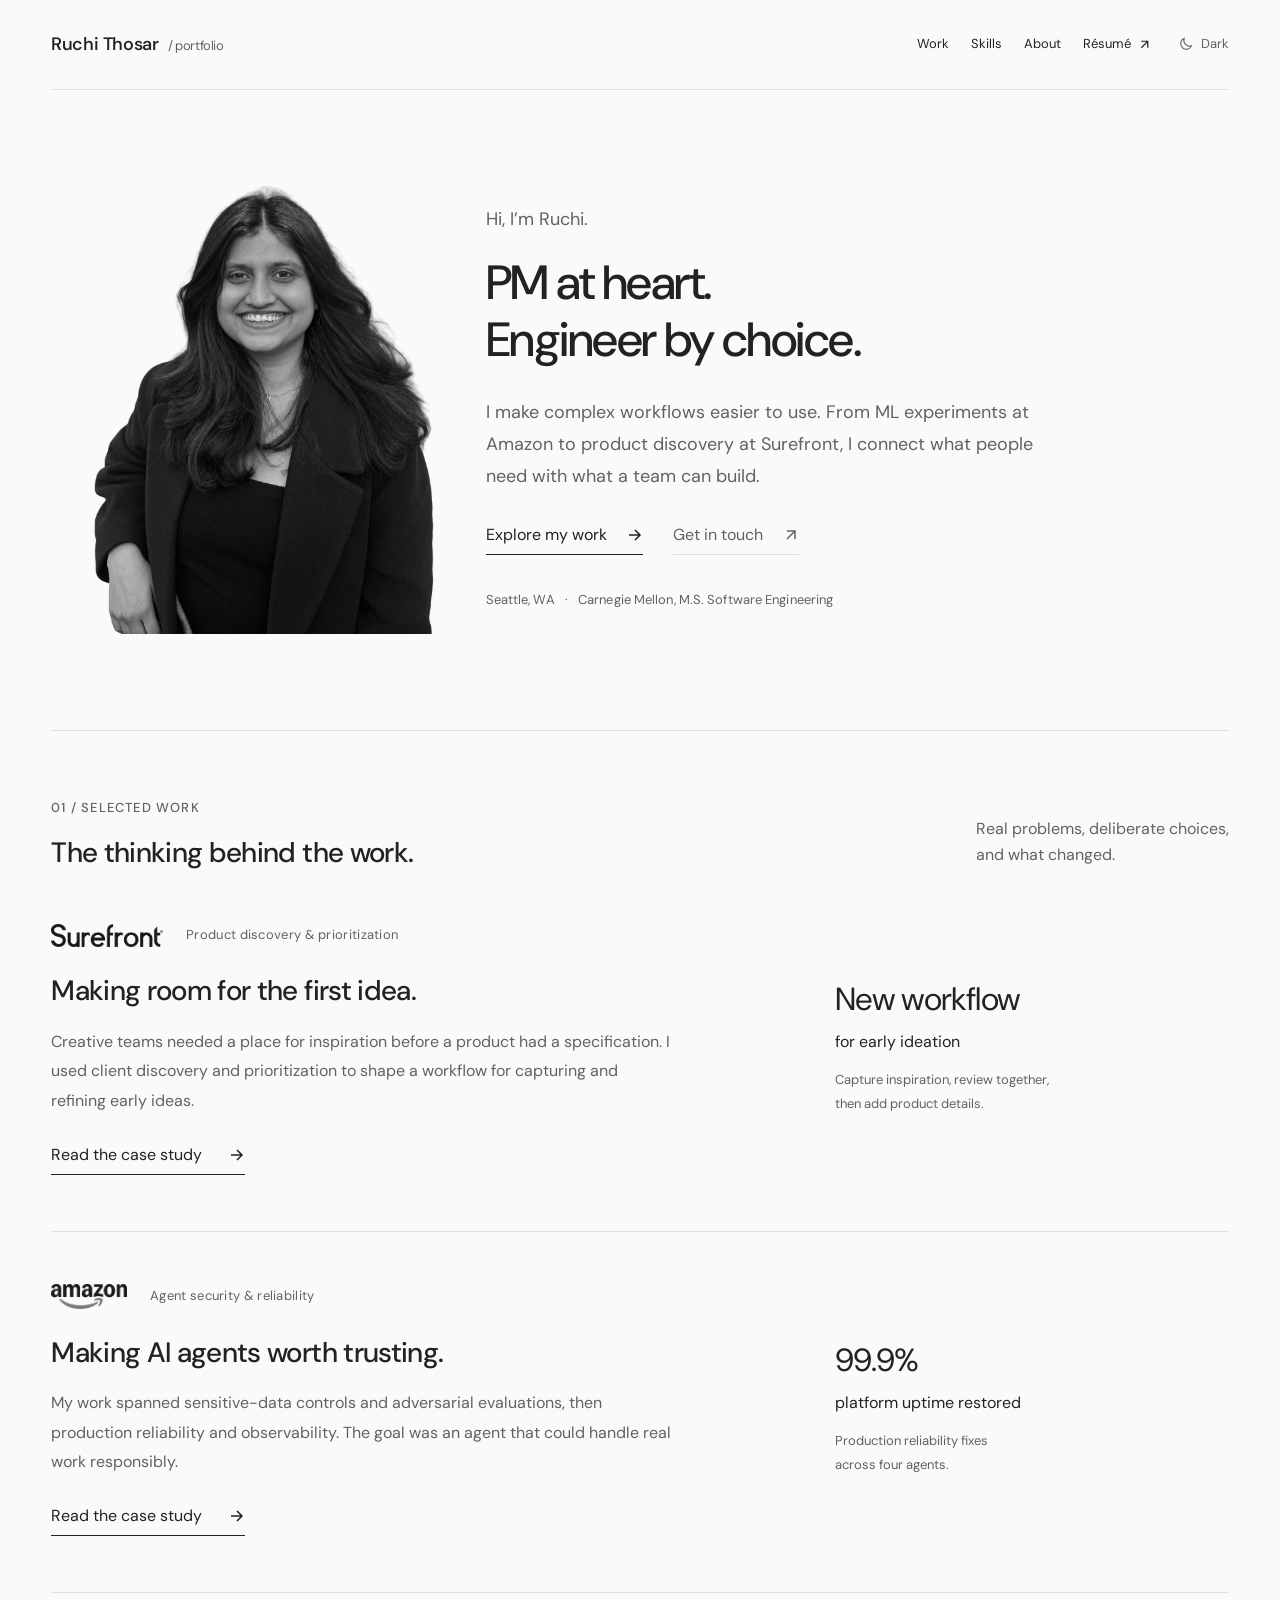
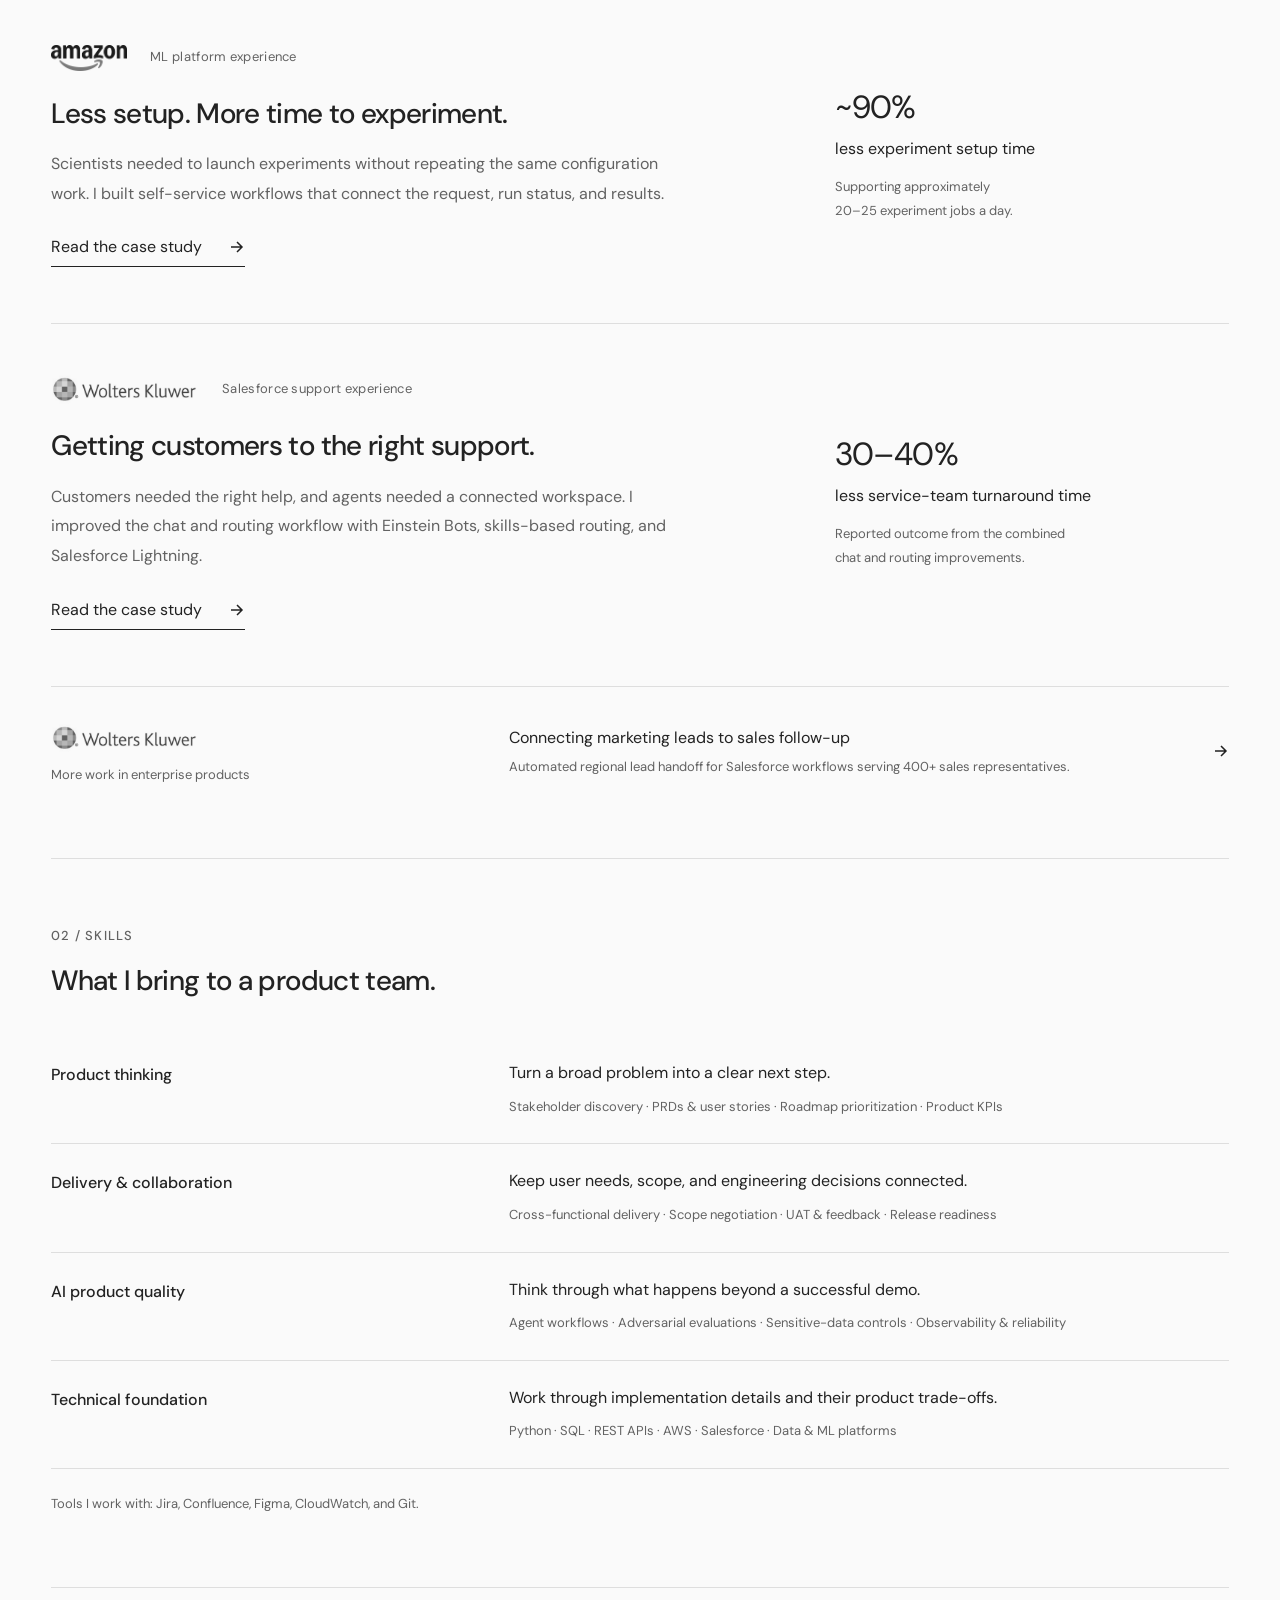
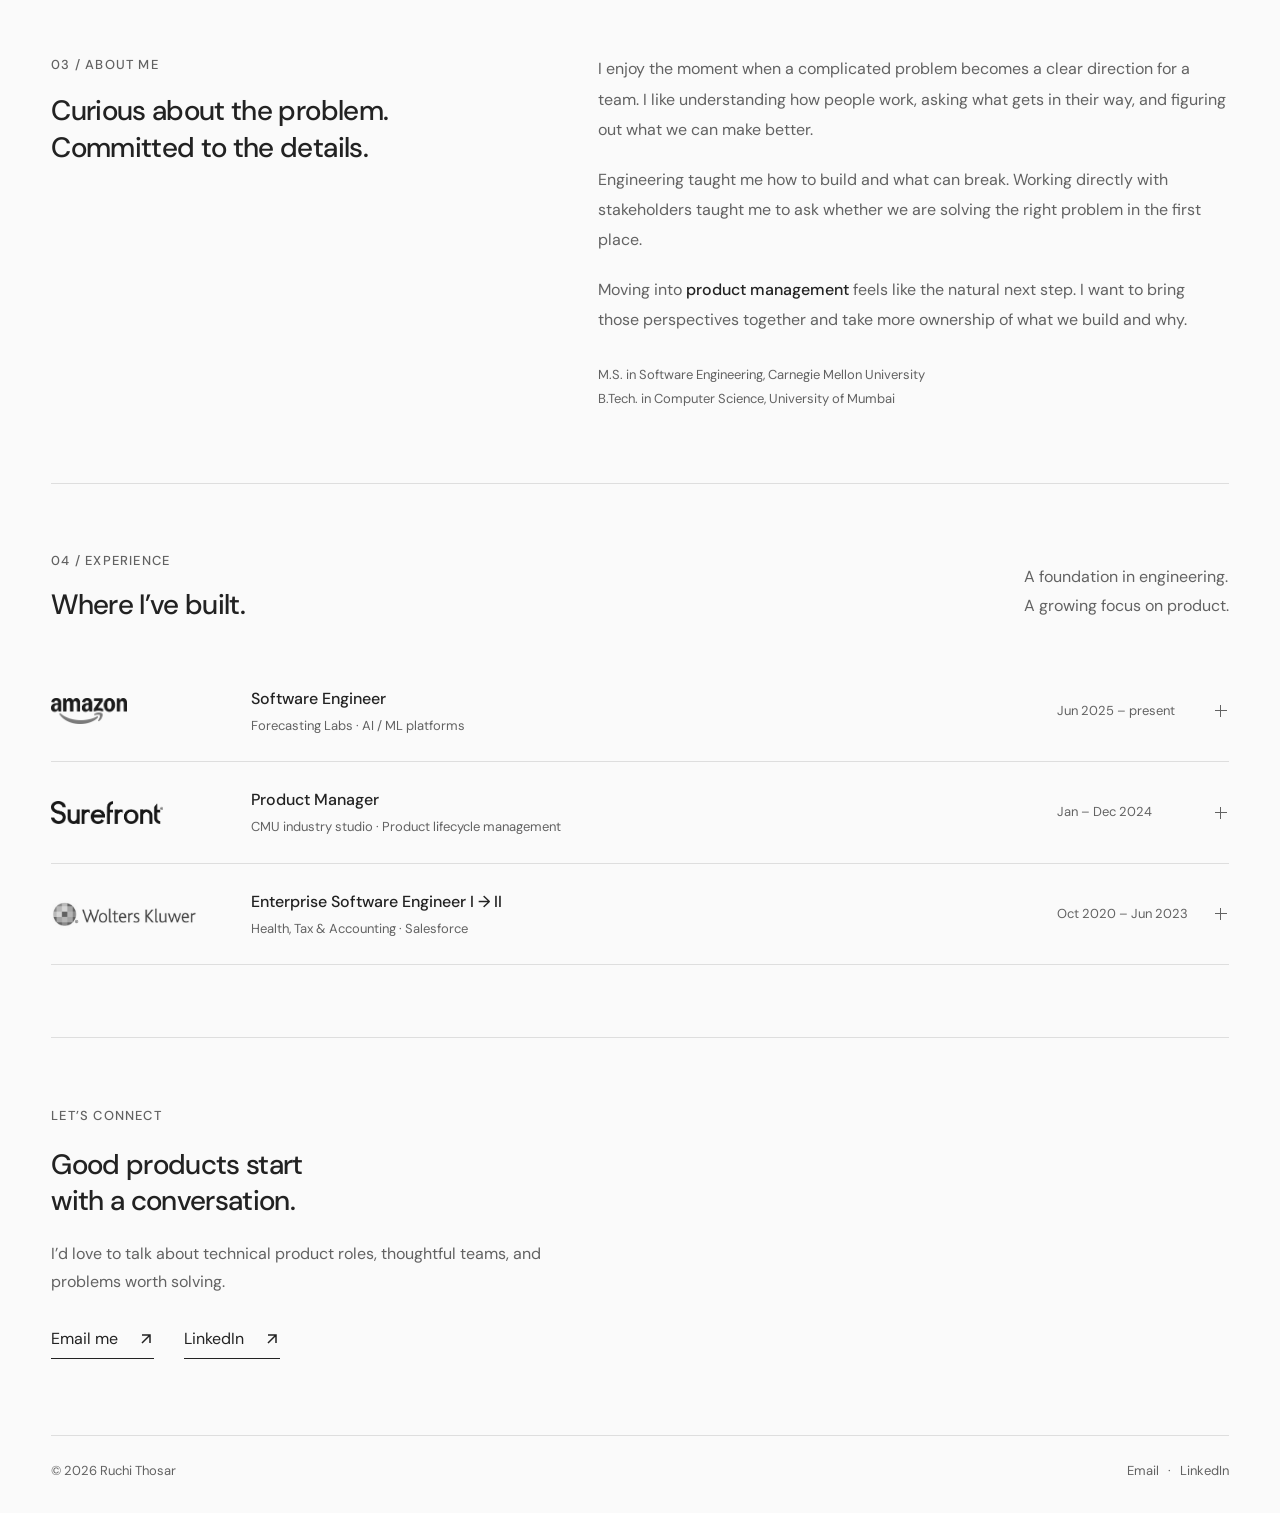
==== commit 4314a880: "Align portrait, reorder projects, and show Salesforce impact" ====
--- a/index.html
+++ b/index.html
@@ -2,12 +2,13 @@
 <html lang="en"><head><meta charset="utf-8"><meta name="viewport" content="width=device-width, initial-scale=1">
 <title>Ruchi Thosar | Technical Product Manager</title><meta name="description" content="Technical product management with an engineering background. Explore Ruchi Thosar’s work at Amazon, Surefront, and Wolters Kluwer.">
 <meta name="theme-color" content="#fafafa"><meta property="og:title" content="Ruchi Thosar | Technical Product Manager"><meta property="og:description" content="Technical product management with an engineering background. Explore Ruchi Thosar’s work at Amazon, Surefront, and Wolters Kluwer."><meta property="og:type" content="website">
-<link rel="icon" href="favicon.svg" type="image/svg+xml"><script src="theme.js?v=1395b858ff9c"></script><link rel="stylesheet" href="site.css?v=646d69a9cc4a"></head>
+<link rel="icon" href="favicon.svg" type="image/svg+xml"><script src="theme.js?v=1395b858ff9c"></script><link rel="stylesheet" href="site.css?v=ae92650812bb"></head>
 <body class="home-page"><a class="skip" href="#main">Skip to content</a><div class="wrap">
 <header class="header"><a class="brand" href="index.html" aria-label="Ruchi Thosar home">Ruchi Thosar<span class="brand-sub"> / portfolio</span></a>
 <nav class="nav" aria-label="Main navigation"><a href="#work">Work</a><a href="#skills">Skills</a><a href="#about">About</a><a class="resume-link" href="ruchi-thosar-pm-resume.pdf" target="_blank" rel="noopener noreferrer">Résumé <svg class="icon" viewBox="0 0 16 16" fill="none" aria-hidden="true"><path d="M4 12 12 4M4 4h8v8" stroke="currentColor" stroke-width="1.5"/></svg></a><button class="theme-toggle" type="button" data-theme-toggle aria-label="Switch to dark theme" title="Switch to dark theme" hidden><svg class="theme-moon" viewBox="0 0 24 24" fill="none" aria-hidden="true"><path d="M20.5 14.5A8.5 8.5 0 0 1 9.5 3.5a8.5 8.5 0 1 0 11 11Z" stroke="currentColor" stroke-width="1.7" stroke-linejoin="round"/></svg><svg class="theme-sun" viewBox="0 0 24 24" fill="none" aria-hidden="true"><circle cx="12" cy="12" r="4" stroke="currentColor" stroke-width="1.7"/><path d="M12 2v2M12 20v2M2 12h2M20 12h2M5 5l1.5 1.5M17.5 17.5 19 19M5 19l1.5-1.5M17.5 6.5 19 5" stroke="currentColor" stroke-width="1.7" stroke-linecap="round"/></svg><span class="theme-label">Dark</span></button></nav></header>
 <main id="main">
   <section class="hero" aria-labelledby="intro">
+    <div class="portrait"><img src="ruchi-portrait-cutout.png" alt="Ruchi Thosar, smiling in a black blazer" width="1086" height="1448" fetchpriority="high"></div>
     <div class="hero-content">
       <p class="hero-greeting">Hi, I’m Ruchi.</p>
       <h1 id="intro">PM at heart.<br>Engineer by choice.</h1>
@@ -15,26 +16,29 @@
       <div class="actions"><a class="text-link" href="#work">Explore my work <svg class="icon" viewBox="0 0 16 16" fill="none" aria-hidden="true"><path d="M2 8h11M8 3l5 5-5 5" stroke="currentColor" stroke-width="1.5"/></svg></a><a class="text-link quiet-link" href="mailto:thosar.ruchi@gmail.com">Get in touch <svg class="icon" viewBox="0 0 16 16" fill="none" aria-hidden="true"><path d="M4 12 12 4M4 4h8v8" stroke="currentColor" stroke-width="1.5"/></svg></a></div>
       <p class="location">Seattle, WA <span>·</span> Carnegie Mellon, M.S. Software Engineering</p>
     </div>
-    <div class="portrait"><img src="ruchi-portrait-cutout.png" alt="Ruchi Thosar, smiling in a black blazer" width="1086" height="1448" fetchpriority="high"></div>
   </section>
 
   <section class="section work" id="work" aria-labelledby="work-heading">
     <div class="section-title"><div><p class="eyebrow">01 / SELECTED WORK</p><h2 id="work-heading">The thinking behind the work.</h2></div><p>Real problems, deliberate choices,<br>and what changed.</p></div>
     <div class="project-list">
       <article class="work-row">
+        <div class="work-story"><div class="project-label"><img class="logo surefront" src="surefront-logo.png" alt="Surefront" width="654" height="135" loading="lazy"><span>Product discovery &amp; prioritization</span></div><h3><a href="surefront.html">Making room for the first idea.</a></h3><p>Creative teams needed a place for inspiration before a product had a specification. I used client discovery and prioritization to shape a workflow for capturing and refining early ideas.</p><a class="case-link" href="surefront.html">Read the case study <svg class="icon" viewBox="0 0 16 16" fill="none" aria-hidden="true"><path d="M2 8h11M8 3l5 5-5 5" stroke="currentColor" stroke-width="1.5"/></svg></a></div>
+        <div class="work-outcome"><span class="outcome-number">New workflow</span><span class="outcome-label">for early ideation</span><p>Capture inspiration, review together,<br>then add product details.</p></div>
+      </article>
+      <article class="work-row">
         <div class="work-story"><div class="project-label"><img class="logo amazon" src="amazon-logo.png" alt="Amazon" width="360" height="120" loading="lazy"><span>Agent security &amp; reliability</span></div><h3><a href="reliability.html">Making AI agents worth trusting.</a></h3><p>My work spanned sensitive-data controls and adversarial evaluations, then production reliability and observability. The goal was an agent that could handle real work responsibly.</p><a class="case-link" href="reliability.html">Read the case study <svg class="icon" viewBox="0 0 16 16" fill="none" aria-hidden="true"><path d="M2 8h11M8 3l5 5-5 5" stroke="currentColor" stroke-width="1.5"/></svg></a></div>
         <div class="work-outcome"><span class="outcome-number">99.9<span>%</span></span><span class="outcome-label">platform uptime restored</span><p>Production reliability fixes<br>across four agents.</p></div>
-      </article>
-      <article class="work-row">
-        <div class="work-story"><div class="project-label"><img class="logo surefront" src="surefront-logo.png" alt="Surefront" width="654" height="135" loading="lazy"><span>Product discovery &amp; prioritization</span></div><h3><a href="surefront.html">Making room for the first idea.</a></h3><p>Creative teams needed a place for inspiration before a product had a specification. I used client discovery and prioritization to shape a workflow for capturing and refining early ideas.</p><a class="case-link" href="surefront.html">Read the case study <svg class="icon" viewBox="0 0 16 16" fill="none" aria-hidden="true"><path d="M2 8h11M8 3l5 5-5 5" stroke="currentColor" stroke-width="1.5"/></svg></a></div>
-        <div class="work-outcome"><span class="outcome-number">New workflow</span><span class="outcome-label">for early ideation</span><p>Capture inspiration, review together,<br>then add product details.</p></div>
       </article>
       <article class="work-row">
         <div class="work-story"><div class="project-label"><img class="logo amazon" src="amazon-logo.png" alt="Amazon" width="360" height="120" loading="lazy"><span>ML platform experience</span></div><h3><a href="experimentation.html">Less setup. More time to experiment.</a></h3><p>Scientists needed to launch experiments without repeating the same configuration work. I built self-service workflows that connect the request, run status, and results.</p><a class="case-link" href="experimentation.html">Read the case study <svg class="icon" viewBox="0 0 16 16" fill="none" aria-hidden="true"><path d="M2 8h11M8 3l5 5-5 5" stroke="currentColor" stroke-width="1.5"/></svg></a></div>
         <div class="work-outcome"><span class="outcome-number">~90<span>%</span></span><span class="outcome-label">less experiment setup time</span><p>Supporting approximately<br>20–25 experiment jobs a day.</p></div>
       </article>
+      <article class="work-row">
+        <div class="work-story"><div class="project-label"><img class="logo wk" src="wolters-kluwer-logo.png" alt="Wolters Kluwer" width="792" height="155" loading="lazy"><span>Salesforce support experience</span></div><h3><a href="chatbot.html">Getting customers to the right support.</a></h3><p>Customers needed the right help, and agents needed a connected workspace. I improved the chat and routing workflow with Einstein Bots, skills-based routing, and Salesforce Lightning.</p><a class="case-link" href="chatbot.html">Read the case study <svg class="icon" viewBox="0 0 16 16" fill="none" aria-hidden="true"><path d="M2 8h11M8 3l5 5-5 5" stroke="currentColor" stroke-width="1.5"/></svg></a></div>
+        <div class="work-outcome"><span class="outcome-number">30–40<span>%</span></span><span class="outcome-label">less service-team turnaround time</span><p>Reported outcome from the combined<br>chat and routing improvements.</p></div>
+      </article>
     </div>
-    <div class="additional-work"><div class="additional-label"><img class="logo wk" src="wolters-kluwer-logo.png" alt="Wolters Kluwer" width="792" height="155" loading="lazy"><p>Earlier work in enterprise products</p></div><div class="additional-links"><a href="chatbot.html"><span>Getting customers to the right support<small>Einstein Bots, skills-based routing, and the agent workspace</small></span><svg class="icon" viewBox="0 0 16 16" fill="none" aria-hidden="true"><path d="M2 8h11M8 3l5 5-5 5" stroke="currentColor" stroke-width="1.5"/></svg></a><a href="marketo.html"><span>Connecting marketing leads to sales follow-up<small>Marketo, Salesforce, and a clearer data handoff</small></span><svg class="icon" viewBox="0 0 16 16" fill="none" aria-hidden="true"><path d="M2 8h11M8 3l5 5-5 5" stroke="currentColor" stroke-width="1.5"/></svg></a></div></div>
+    <div class="additional-work"><div class="additional-label"><img class="logo wk" src="wolters-kluwer-logo.png" alt="Wolters Kluwer" width="792" height="155" loading="lazy"><p>More work in enterprise products</p></div><div class="additional-links"><a href="marketo.html"><span>Connecting marketing leads to sales follow-up<small>Automated regional lead handoff for Salesforce workflows serving 400+ sales representatives.</small></span><svg class="icon" viewBox="0 0 16 16" fill="none" aria-hidden="true"><path d="M2 8h11M8 3l5 5-5 5" stroke="currentColor" stroke-width="1.5"/></svg></a></div></div>
   </section>
 
   <section class="section skills" id="skills" aria-labelledby="skills-heading">
--- a/site.css
+++ b/site.css
@@ -6,7 +6,7 @@
 
 /* A single surface. Spacing and typography provide the hierarchy. */
 .header{position:sticky;top:0;z-index:15;min-height:90px;background:var(--bg);display:flex;align-items:center;justify-content:space-between;gap:25px;border-bottom:1px solid var(--line)}.brand{font-weight:550;letter-spacing:-.4px;text-decoration:none;white-space:nowrap}.brand-sub{font-weight:400;color:var(--muted);margin-left:7px}.nav{display:flex;gap:25px;align-items:center;}.nav>a{text-decoration:none}.nav>a:hover{text-decoration:underline}.resume-link{display:inline-flex;align-items:center;gap:7px}.resume-link .icon{width:13px;height:13px}.theme-toggle{display:inline-flex;align-items:center;justify-content:center;gap:7px;border:0;background:transparent;color:var(--muted);padding:9px 0 9px 5px;cursor:pointer;line-height:1.6;min-height:36px}.theme-toggle[hidden]{display:none}.theme-toggle:hover{color:var(--ink)}.theme-toggle svg{width:16px;height:16px}.theme-sun{display:none}:root[data-theme="dark"] .theme-moon{display:none}:root[data-theme="dark"] .theme-sun{display:block}
-.hero{display:grid;grid-template-columns:minmax(0,1fr) 340px;align-items:center;gap:65px;padding:91px 0 96px}.hero-greeting{color:var(--muted);margin-bottom:20px}.hero h1{line-height:1.14;letter-spacing:-2.6px;font-weight:500}.hero-copy{line-height:1.8;color:var(--muted);max-width:570px;margin-top:27px}.portrait{width:100%;max-width:340px;align-self:center}.portrait img{width:100%;max-height:454px;object-fit:contain;filter:grayscale(1);object-position:center bottom}.location{letter-spacing:.1px;color:var(--muted);margin-top:34px}.location span{margin:0 7px}
+.hero{display:grid;grid-template-columns:340px minmax(0,700px);justify-content:center;align-items:center;gap:clamp(32px,4vw,56px);padding:91px 0 96px}.hero-greeting{color:var(--muted);margin-bottom:20px}.hero h1{line-height:1.14;letter-spacing:-2.6px;font-weight:500}.hero-copy{line-height:1.8;color:var(--muted);max-width:570px;margin-top:27px}.portrait{width:100%;max-width:340px;align-self:center}.portrait img{width:100%;max-height:454px;object-fit:contain;filter:grayscale(1);object-position:center bottom}.location{letter-spacing:.1px;color:var(--muted);margin-top:34px}.location span{margin:0 7px}
 .section{padding:66px 0 72px;border-top:1px solid var(--line)}.section-title{display:flex;align-items:end;justify-content:space-between;gap:35px;margin-bottom:37px}.section-title h2{line-height:1.3;margin-top:15px;letter-spacing:-1.1px}.section-title>p{color:var(--muted);line-height:1.8;padding-bottom:3px}
 
 /* Projects read as a sequence of stories, without card backgrounds. */
@@ -27,9 +27,9 @@
 /* Original journey diagrams sit on the page, without a framed panel. */
 .journey-figure{margin:28px -80px 0}.sketch-board{background:transparent;padding:12px 0 0}.sketch-board svg{display:block;width:100%;height:auto}.sketch-board .journey-mobile{display:none}.journey-figure figcaption{line-height:1.8;color:var(--muted);margin:12px auto 0;max-width:760px}.journey-comparison>div{border-top:1px solid var(--line);padding:18px 0}.journey-comparison .person-label{letter-spacing:1.2px}.journey-comparison h3{margin-top:9px}
 
-@media(max-width:1050px){.hero{gap:40px;grid-template-columns:minmax(0,1fr) 300px;padding:72px 0 78px}.portrait{max-width:300px}.brand-sub{display:none}.work-row{gap:45px}.work-outcome{padding-left:15px}.experience-item summary{grid-template-columns:155px 1fr 110px 15px;gap:20px}.experience-body{padding-left:175px}.journey-figure{margin-left:0;margin-right:0}.about{gap:48px}}
-@media(max-width:800px){.wrap{padding:0 28px}.nav{gap:18px}.theme-label{display:none}.hero{grid-template-columns:minmax(0,1fr) 220px;gap:24px;padding:60px 0 65px}.hero h1{letter-spacing:-1.8px}.section{padding:50px 0 57px}.section-title{gap:25px}.section-title>p{max-width:160px;}.work-row{gap:30px;padding:37px 0 42px;grid-template-columns:1.5fr 1fr}.project-label{gap:15px;flex-wrap:wrap}.additional-work{gap:35px;grid-template-columns:.8fr 1.2fr}.skill-list>div{grid-template-columns:.8fr 1.2fr;gap:35px}.about{gap:32px;grid-template-columns:.8fr 1.2fr}.experience-item summary{grid-template-columns:130px 1fr 15px;gap:20px}.experience-date{grid-column:2;grid-row:2;margin-top:-20px}.expand-icon{grid-column:3;grid-row:1/3}.experience-company .logo.wk{width:125px}.experience-body{padding-left:150px}.case-meta{gap:24px 35px}.case-jump{gap:22px}}
-@media(max-width:600px){html{scroll-padding-top:130px}.wrap{padding:0 23px}.header{min-height:101px;flex-wrap:wrap;padding:16px 0 13px;gap:10px}.brand-sub{display:inline;}.nav{width:100%;justify-content:space-between;gap:12px;}.theme-label{display:inline}.theme-toggle{padding:3px 0;min-height:30px}.nav .resume-link{gap:4px}.hero{display:flex;flex-direction:column;align-items:start;gap:17px;padding:35px 0 48px}.portrait{order:-1;width:160px;max-height:214px}.portrait img{max-height:214px;object-position:left bottom}.hero-greeting{margin-bottom:13px}.hero h1{line-height:1.15;letter-spacing:-1.7px}.hero-copy{margin-top:21px;line-height:1.85}.hero .actions{gap:26px;margin-top:22px}.text-link{gap:17px}.location{margin-top:25px;max-width:300px}.location span{margin:0 4px}.section{padding:39px 0 44px}.section-title{display:block;margin-bottom:29px}.section-title h2{margin-top:13px;max-width:330px;line-height:1.3}.section-title>p{max-width:none;margin-top:13px;}.section-title>p br{display:none}.work .section-title>p{max-width:none}.eyebrow{letter-spacing:1.5px}.work-row{display:block;padding:30px 0 34px}.work-row:first-child{padding-top:6px}.project-label{gap:18px}.work-story h3{line-height:1.25;margin:20px 0 15px;max-width:370px}.work-story .case-link{margin-top:20px;}.work-outcome{padding:23px 0 0;display:grid;grid-template-columns:auto 1fr;align-items:center;gap:3px 20px}.outcome-number{line-height:1.1;letter-spacing:-2px;grid-row:1/3}.outcome-number>span{letter-spacing:-1px}.outcome-label{margin:0;align-self:end}.work-outcome p{line-height:1.7;margin:0;align-self:start}.work-outcome p br{display:none}.additional-work{display:block;padding-top:29px}.additional-label{display:flex;align-items:center;gap:18px;flex-wrap:wrap}.additional-label p{margin:0}.additional-label .logo.wk{width:132px}.additional-links{margin-top:25px}.skill-list>div{display:block;padding:22px 0}.skill-list>div:first-child{padding-top:0}.skill-list dt{margin-bottom:9px}.skill-list dd span{line-height:1.9}.tools-note{line-height:1.9}.about{display:block}.about h2{margin-bottom:26px}.experience-item summary{grid-template-columns:1fr 15px;gap:15px;padding:22px 0}.experience-company{grid-column:1;grid-row:1}.experience-title{grid-column:1;grid-row:2;}.experience-date{grid-column:1;grid-row:3;margin-top:-8px;}.expand-icon{grid-column:2;grid-row:1/4}.experience-company .logo.wk{width:146px}.experience-body{padding:0 9px 24px 0;}.contact{padding:42px 0 49px}.contact h2{letter-spacing:-1.4px}.footer{gap:12px;padding:22px 0 25px}.back{margin:26px 0 27px}.case-header{padding-bottom:28px}.case-logo{width:77px;margin-bottom:23px}.surefront-logo{width:120px}.wk-case-logo{width:154px}.case-header h1{line-height:1.2;letter-spacing:-1.4px}.case-subtitle{line-height:1.8;margin-top:18px}.case-meta{gap:18px 27px;margin-top:25px}.case-jump{gap:11px 22px;margin-bottom:33px;padding:13px 0}.case-content section+section{margin-top:35px}.scope th,.scope td{padding:11px 0 11px 13px;overflow-wrap:anywhere}.result-row{grid-template-columns:91px 1fr;gap:19px;padding:19px 0;}.detail{margin:25px 0;padding:16px 0}.detail+.detail{margin-top:-26px}.evaluation-list>div{display:block;padding:15px 0}.evaluation-list dt{margin-bottom:7px}.progression li{gap:10px;grid-template-columns:25px 1fr}.journey-figure{margin-top:18px}.sketch-board{padding:0}.sketch-board .journey-desktop{display:none}.sketch-board .journey-mobile{display:block}.related{display:block;padding-bottom:23px}.related a{display:block;margin-bottom:17px}.case-content{padding-bottom:35px}}
+@media(max-width:1050px){.hero{gap:40px;grid-template-columns:300px minmax(0,1fr);padding:72px 0 78px}.portrait{max-width:300px}.brand-sub{display:none}.work-row{gap:45px}.work-outcome{padding-left:15px}.experience-item summary{grid-template-columns:155px 1fr 110px 15px;gap:20px}.experience-body{padding-left:175px}.journey-figure{margin-left:0;margin-right:0}.about{gap:48px}}
+@media(max-width:800px){.wrap{padding:0 28px}.nav{gap:18px}.theme-label{display:none}.hero{grid-template-columns:220px minmax(0,1fr);gap:24px;padding:60px 0 65px}.hero h1{letter-spacing:-1.8px}.section{padding:50px 0 57px}.section-title{gap:25px}.section-title>p{max-width:160px;}.work-row{gap:30px;padding:37px 0 42px;grid-template-columns:1.5fr 1fr}.project-label{gap:15px;flex-wrap:wrap}.additional-work{gap:35px;grid-template-columns:.8fr 1.2fr}.skill-list>div{grid-template-columns:.8fr 1.2fr;gap:35px}.about{gap:32px;grid-template-columns:.8fr 1.2fr}.experience-item summary{grid-template-columns:130px 1fr 15px;gap:20px}.experience-date{grid-column:2;grid-row:2;margin-top:-20px}.expand-icon{grid-column:3;grid-row:1/3}.experience-company .logo.wk{width:125px}.experience-body{padding-left:150px}.case-meta{gap:24px 35px}.case-jump{gap:22px}}
+@media(max-width:600px){html{scroll-padding-top:130px}.wrap{padding:0 23px}.header{min-height:101px;flex-wrap:wrap;padding:16px 0 13px;gap:10px}.brand-sub{display:inline;}.nav{width:100%;justify-content:space-between;gap:12px;}.theme-label{display:inline}.theme-toggle{padding:3px 0;min-height:30px}.nav .resume-link{gap:4px}.hero{display:flex;flex-direction:column;align-items:start;gap:17px;padding:35px 0 48px}.portrait{align-self:flex-start;width:160px;max-height:214px}.portrait img{max-height:214px;object-position:left bottom}.hero-greeting{margin-bottom:13px}.hero h1{line-height:1.15;letter-spacing:-1.7px}.hero-copy{margin-top:21px;line-height:1.85}.hero .actions{gap:26px;margin-top:22px}.text-link{gap:17px}.location{margin-top:25px;max-width:300px}.location span{margin:0 4px}.section{padding:39px 0 44px}.section-title{display:block;margin-bottom:29px}.section-title h2{margin-top:13px;max-width:330px;line-height:1.3}.section-title>p{max-width:none;margin-top:13px;}.section-title>p br{display:none}.work .section-title>p{max-width:none}.eyebrow{letter-spacing:1.5px}.work-row{display:block;padding:30px 0 34px}.work-row:first-child{padding-top:6px}.project-label{gap:18px}.work-story h3{line-height:1.25;margin:20px 0 15px;max-width:370px}.work-story .case-link{margin-top:20px;}.work-outcome{padding:23px 0 0;display:grid;grid-template-columns:auto 1fr;align-items:center;gap:3px 20px}.outcome-number{line-height:1.1;letter-spacing:-2px;grid-row:1/3}.outcome-number>span{letter-spacing:-1px}.outcome-label{margin:0;align-self:end}.work-outcome p{line-height:1.7;margin:0;align-self:start}.work-outcome p br{display:none}.additional-work{display:block;padding-top:29px}.additional-label{display:flex;align-items:center;gap:18px;flex-wrap:wrap}.additional-label p{margin:0}.additional-label .logo.wk{width:132px}.additional-links{margin-top:25px}.skill-list>div{display:block;padding:22px 0}.skill-list>div:first-child{padding-top:0}.skill-list dt{margin-bottom:9px}.skill-list dd span{line-height:1.9}.tools-note{line-height:1.9}.about{display:block}.about h2{margin-bottom:26px}.experience-item summary{grid-template-columns:1fr 15px;gap:15px;padding:22px 0}.experience-company{grid-column:1;grid-row:1}.experience-title{grid-column:1;grid-row:2;}.experience-date{grid-column:1;grid-row:3;margin-top:-8px;}.expand-icon{grid-column:2;grid-row:1/4}.experience-company .logo.wk{width:146px}.experience-body{padding:0 9px 24px 0;}.contact{padding:42px 0 49px}.contact h2{letter-spacing:-1.4px}.footer{gap:12px;padding:22px 0 25px}.back{margin:26px 0 27px}.case-header{padding-bottom:28px}.case-logo{width:77px;margin-bottom:23px}.surefront-logo{width:120px}.wk-case-logo{width:154px}.case-header h1{line-height:1.2;letter-spacing:-1.4px}.case-subtitle{line-height:1.8;margin-top:18px}.case-meta{gap:18px 27px;margin-top:25px}.case-jump{gap:11px 22px;margin-bottom:33px;padding:13px 0}.case-content section+section{margin-top:35px}.scope th,.scope td{padding:11px 0 11px 13px;overflow-wrap:anywhere}.result-row{grid-template-columns:91px 1fr;gap:19px;padding:19px 0;}.detail{margin:25px 0;padding:16px 0}.detail+.detail{margin-top:-26px}.evaluation-list>div{display:block;padding:15px 0}.evaluation-list dt{margin-bottom:7px}.progression li{gap:10px;grid-template-columns:25px 1fr}.journey-figure{margin-top:18px}.sketch-board{padding:0}.sketch-board .journey-desktop{display:none}.sketch-board .journey-mobile{display:block}.related{display:block;padding-bottom:23px}.related a{display:block;margin-bottom:17px}.case-content{padding-bottom:35px}}
 @media(max-width:600px){.result-row.result-row-compact{grid-template-columns:90px 1fr;gap:16px}}
 @media(max-width:360px){.wrap{padding:0 19px}.theme-label{display:none}.nav{gap:12px}.work-outcome{gap:3px 15px}}
 @media(prefers-reduced-motion:reduce){html{scroll-behavior:auto}*{transition:none!important}}
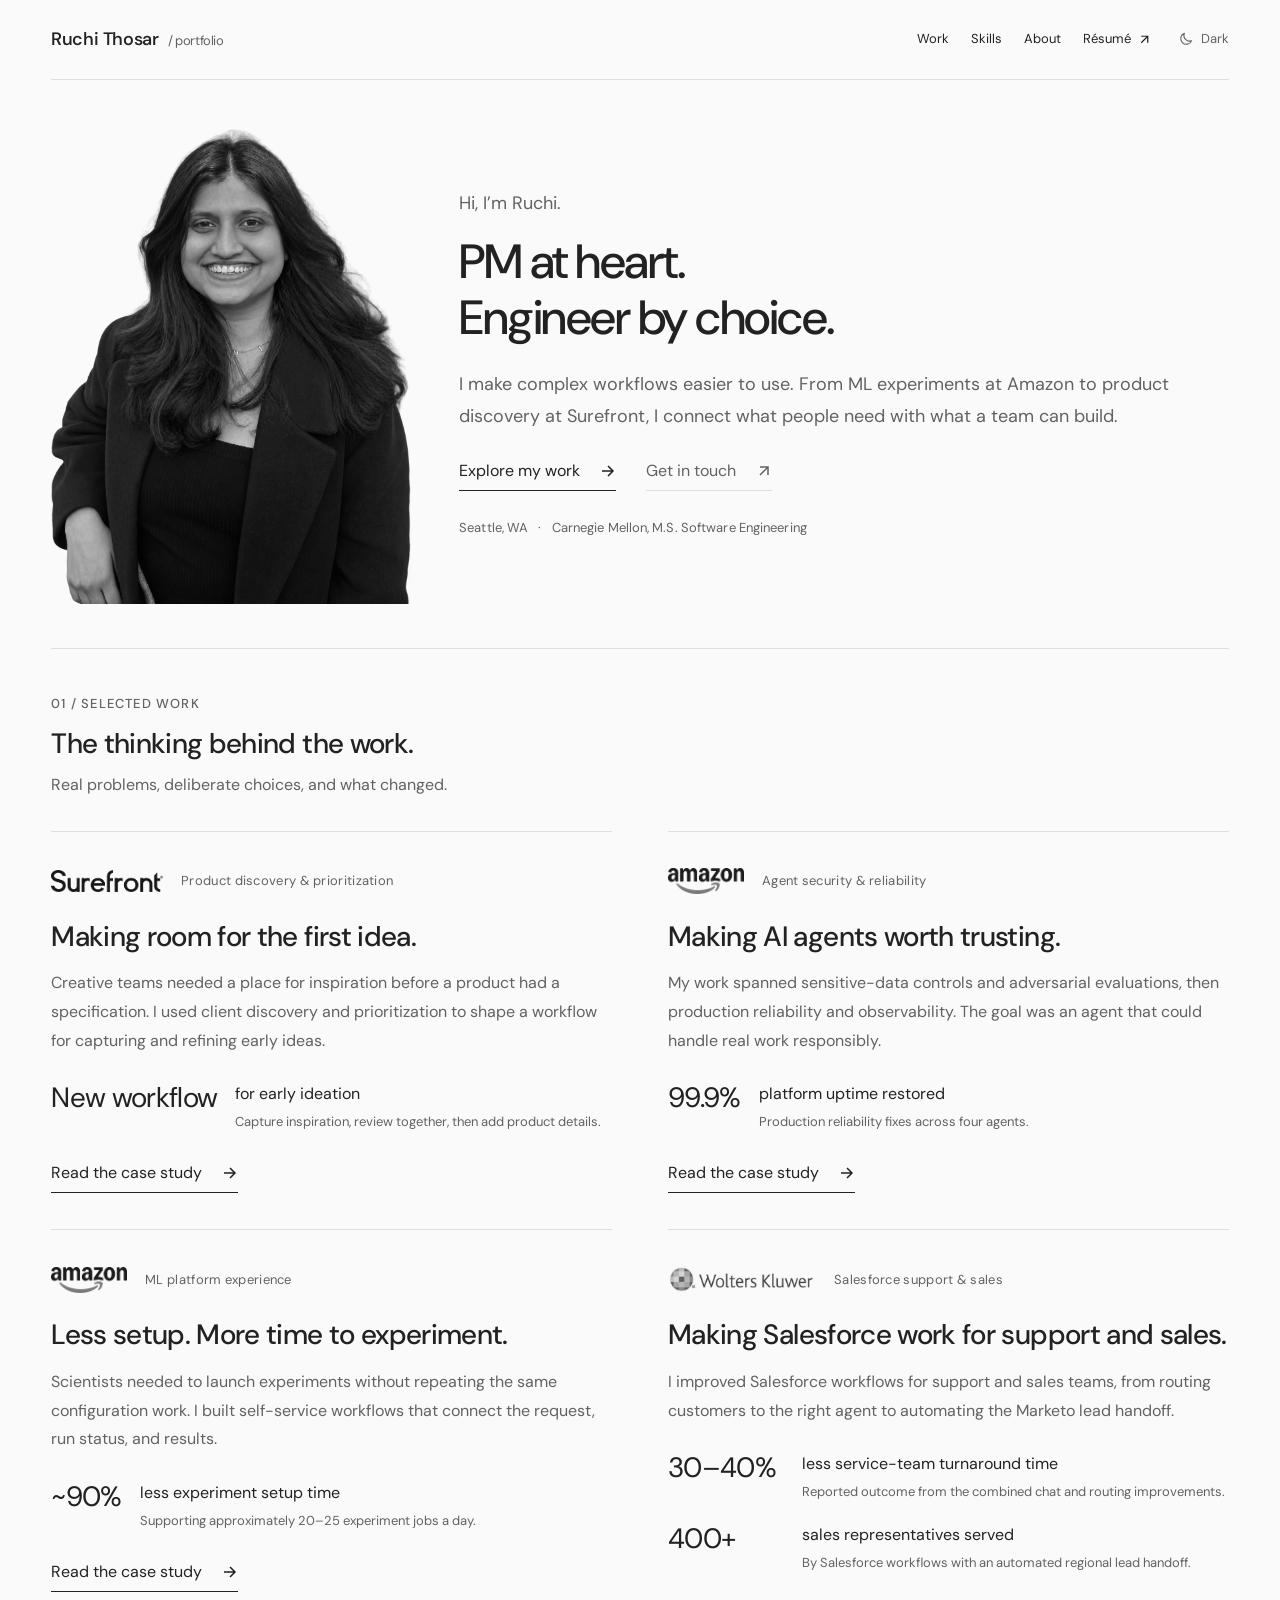
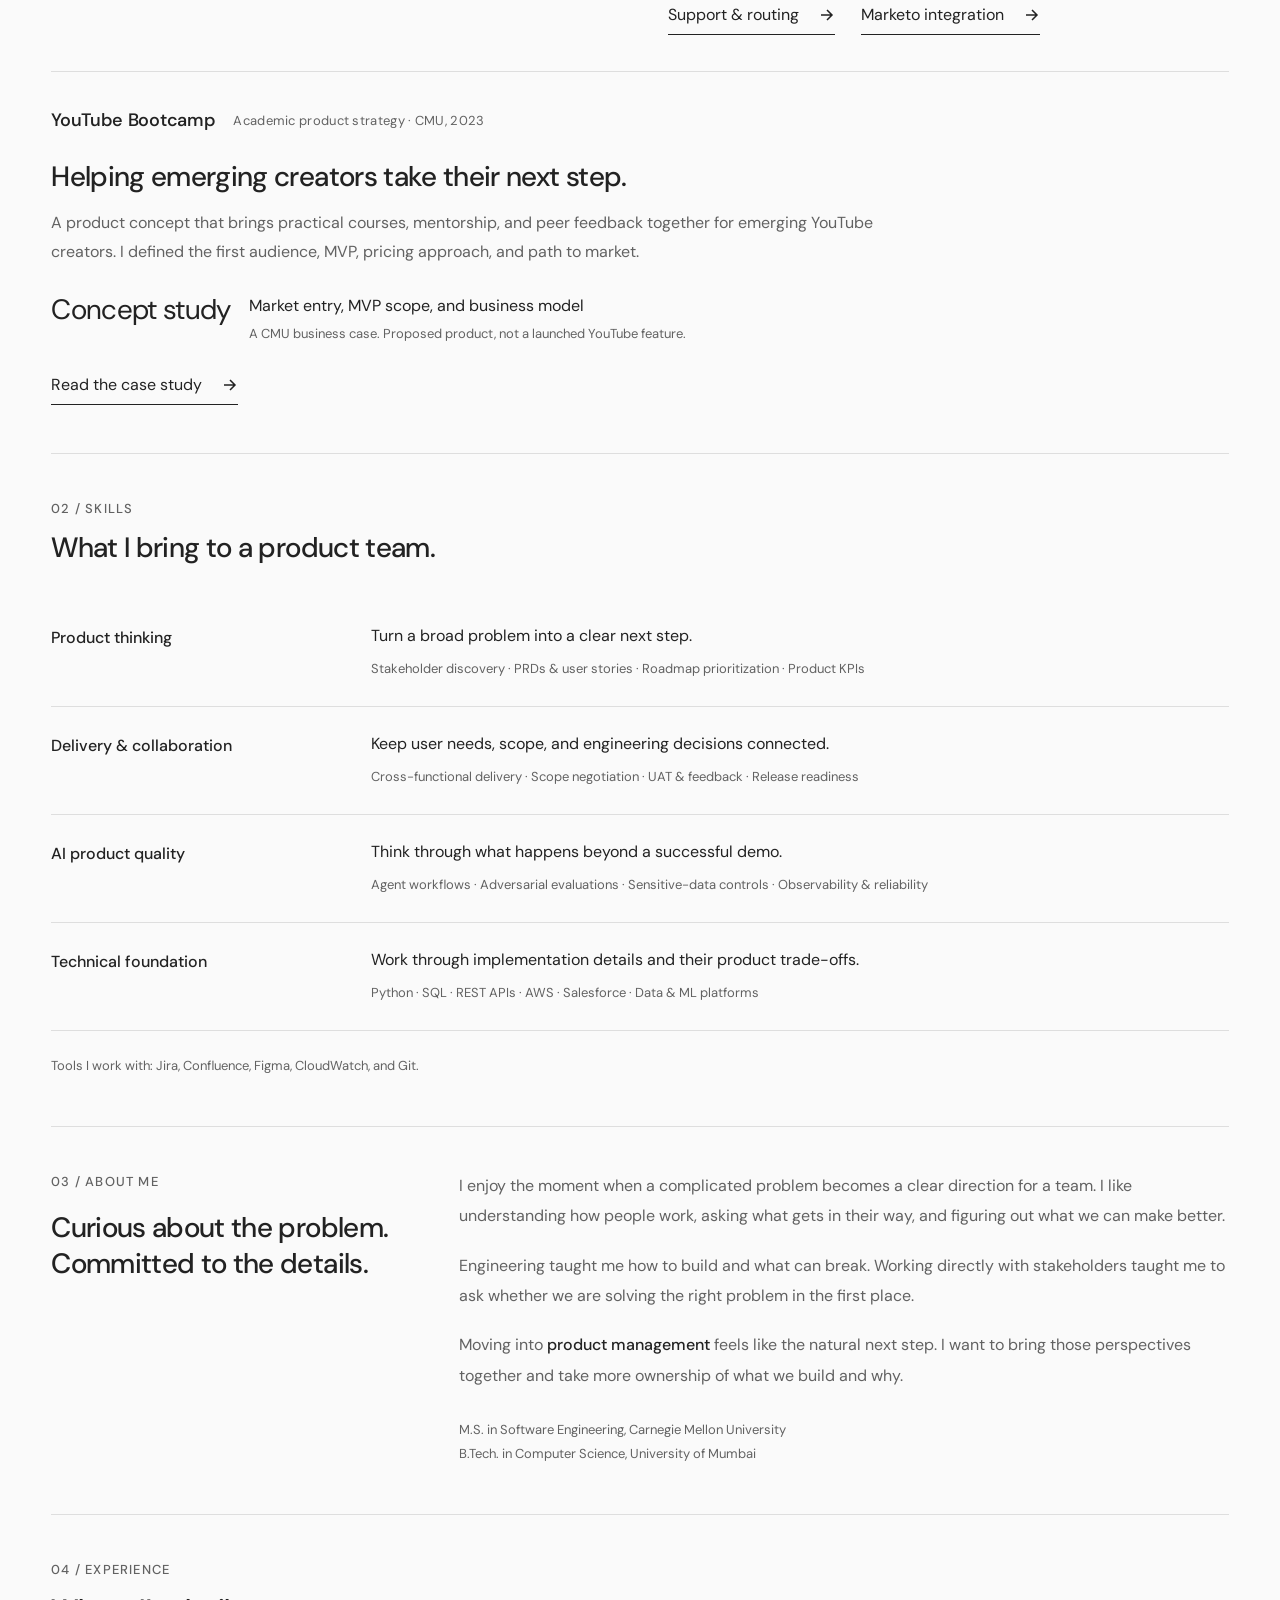
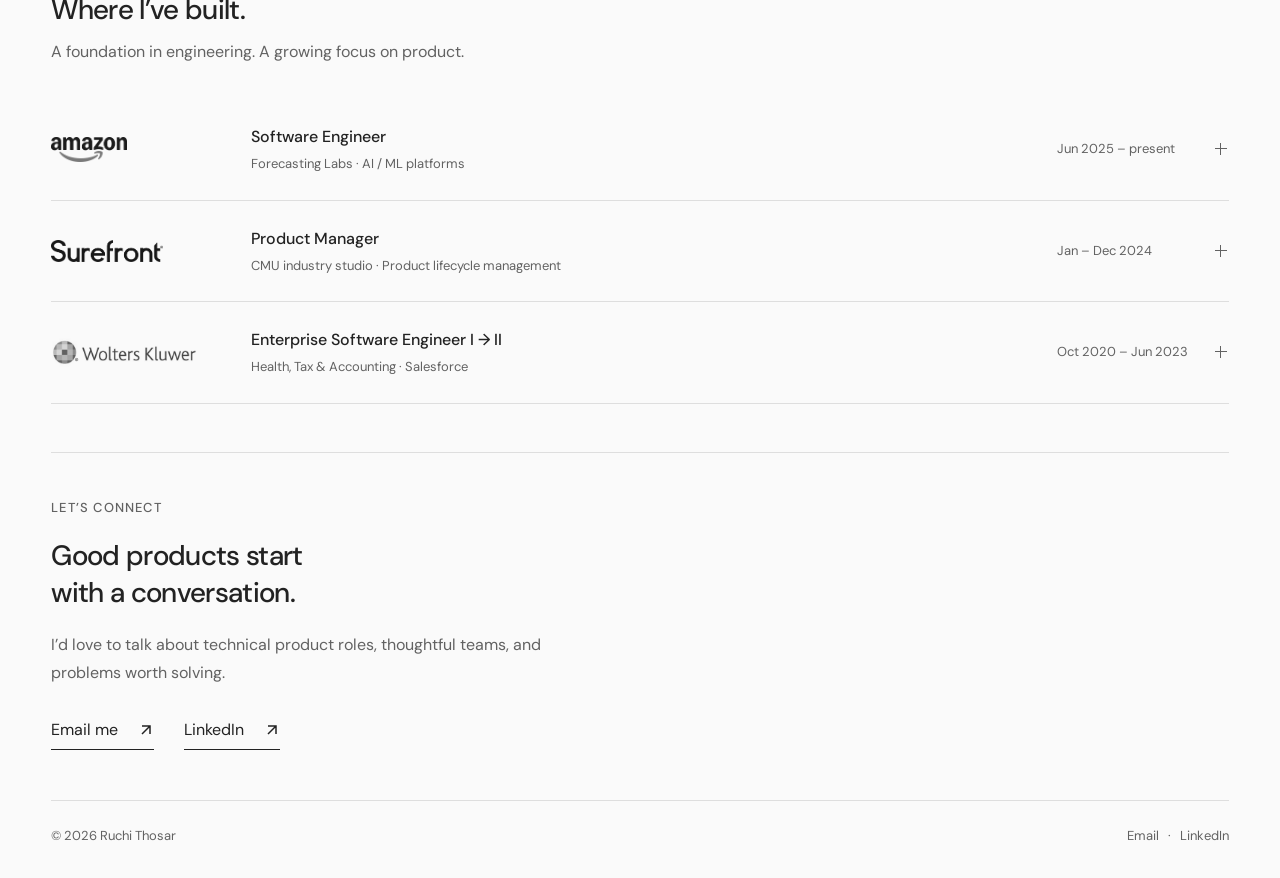
==== commit 1ad66f4e: "Tighten portfolio layout and add YouTube strategy case" ====
--- a/index.html
+++ b/index.html
@@ -2,7 +2,7 @@
 <html lang="en"><head><meta charset="utf-8"><meta name="viewport" content="width=device-width, initial-scale=1">
 <title>Ruchi Thosar | Technical Product Manager</title><meta name="description" content="Technical product management with an engineering background. Explore Ruchi Thosar’s work at Amazon, Surefront, and Wolters Kluwer.">
 <meta name="theme-color" content="#fafafa"><meta property="og:title" content="Ruchi Thosar | Technical Product Manager"><meta property="og:description" content="Technical product management with an engineering background. Explore Ruchi Thosar’s work at Amazon, Surefront, and Wolters Kluwer."><meta property="og:type" content="website">
-<link rel="icon" href="favicon.svg" type="image/svg+xml"><script src="theme.js?v=1395b858ff9c"></script><link rel="stylesheet" href="site.css?v=ae92650812bb"></head>
+<link rel="icon" href="favicon.svg" type="image/svg+xml"><script src="theme.js?v=1395b858ff9c"></script><link rel="stylesheet" href="site.css?v=dce59be4ed75"></head>
 <body class="home-page"><a class="skip" href="#main">Skip to content</a><div class="wrap">
 <header class="header"><a class="brand" href="index.html" aria-label="Ruchi Thosar home">Ruchi Thosar<span class="brand-sub"> / portfolio</span></a>
 <nav class="nav" aria-label="Main navigation"><a href="#work">Work</a><a href="#skills">Skills</a><a href="#about">About</a><a class="resume-link" href="ruchi-thosar-pm-resume.pdf" target="_blank" rel="noopener noreferrer">Résumé <svg class="icon" viewBox="0 0 16 16" fill="none" aria-hidden="true"><path d="M4 12 12 4M4 4h8v8" stroke="currentColor" stroke-width="1.5"/></svg></a><button class="theme-toggle" type="button" data-theme-toggle aria-label="Switch to dark theme" title="Switch to dark theme" hidden><svg class="theme-moon" viewBox="0 0 24 24" fill="none" aria-hidden="true"><path d="M20.5 14.5A8.5 8.5 0 0 1 9.5 3.5a8.5 8.5 0 1 0 11 11Z" stroke="currentColor" stroke-width="1.7" stroke-linejoin="round"/></svg><svg class="theme-sun" viewBox="0 0 24 24" fill="none" aria-hidden="true"><circle cx="12" cy="12" r="4" stroke="currentColor" stroke-width="1.7"/><path d="M12 2v2M12 20v2M2 12h2M20 12h2M5 5l1.5 1.5M17.5 17.5 19 19M5 19l1.5-1.5M17.5 6.5 19 5" stroke="currentColor" stroke-width="1.7" stroke-linecap="round"/></svg><span class="theme-label">Dark</span></button></nav></header>
@@ -19,26 +19,18 @@
   </section>
 
   <section class="section work" id="work" aria-labelledby="work-heading">
-    <div class="section-title"><div><p class="eyebrow">01 / SELECTED WORK</p><h2 id="work-heading">The thinking behind the work.</h2></div><p>Real problems, deliberate choices,<br>and what changed.</p></div>
-    <div class="project-list">
-      <article class="work-row">
-        <div class="work-story"><div class="project-label"><img class="logo surefront" src="surefront-logo.png" alt="Surefront" width="654" height="135" loading="lazy"><span>Product discovery &amp; prioritization</span></div><h3><a href="surefront.html">Making room for the first idea.</a></h3><p>Creative teams needed a place for inspiration before a product had a specification. I used client discovery and prioritization to shape a workflow for capturing and refining early ideas.</p><a class="case-link" href="surefront.html">Read the case study <svg class="icon" viewBox="0 0 16 16" fill="none" aria-hidden="true"><path d="M2 8h11M8 3l5 5-5 5" stroke="currentColor" stroke-width="1.5"/></svg></a></div>
-        <div class="work-outcome"><span class="outcome-number">New workflow</span><span class="outcome-label">for early ideation</span><p>Capture inspiration, review together,<br>then add product details.</p></div>
-      </article>
-      <article class="work-row">
-        <div class="work-story"><div class="project-label"><img class="logo amazon" src="amazon-logo.png" alt="Amazon" width="360" height="120" loading="lazy"><span>Agent security &amp; reliability</span></div><h3><a href="reliability.html">Making AI agents worth trusting.</a></h3><p>My work spanned sensitive-data controls and adversarial evaluations, then production reliability and observability. The goal was an agent that could handle real work responsibly.</p><a class="case-link" href="reliability.html">Read the case study <svg class="icon" viewBox="0 0 16 16" fill="none" aria-hidden="true"><path d="M2 8h11M8 3l5 5-5 5" stroke="currentColor" stroke-width="1.5"/></svg></a></div>
-        <div class="work-outcome"><span class="outcome-number">99.9<span>%</span></span><span class="outcome-label">platform uptime restored</span><p>Production reliability fixes<br>across four agents.</p></div>
-      </article>
-      <article class="work-row">
-        <div class="work-story"><div class="project-label"><img class="logo amazon" src="amazon-logo.png" alt="Amazon" width="360" height="120" loading="lazy"><span>ML platform experience</span></div><h3><a href="experimentation.html">Less setup. More time to experiment.</a></h3><p>Scientists needed to launch experiments without repeating the same configuration work. I built self-service workflows that connect the request, run status, and results.</p><a class="case-link" href="experimentation.html">Read the case study <svg class="icon" viewBox="0 0 16 16" fill="none" aria-hidden="true"><path d="M2 8h11M8 3l5 5-5 5" stroke="currentColor" stroke-width="1.5"/></svg></a></div>
-        <div class="work-outcome"><span class="outcome-number">~90<span>%</span></span><span class="outcome-label">less experiment setup time</span><p>Supporting approximately<br>20–25 experiment jobs a day.</p></div>
-      </article>
-      <article class="work-row">
-        <div class="work-story"><div class="project-label"><img class="logo wk" src="wolters-kluwer-logo.png" alt="Wolters Kluwer" width="792" height="155" loading="lazy"><span>Salesforce support experience</span></div><h3><a href="chatbot.html">Getting customers to the right support.</a></h3><p>Customers needed the right help, and agents needed a connected workspace. I improved the chat and routing workflow with Einstein Bots, skills-based routing, and Salesforce Lightning.</p><a class="case-link" href="chatbot.html">Read the case study <svg class="icon" viewBox="0 0 16 16" fill="none" aria-hidden="true"><path d="M2 8h11M8 3l5 5-5 5" stroke="currentColor" stroke-width="1.5"/></svg></a></div>
-        <div class="work-outcome"><span class="outcome-number">30–40<span>%</span></span><span class="outcome-label">less service-team turnaround time</span><p>Reported outcome from the combined<br>chat and routing improvements.</p></div>
-      </article>
-    </div>
-    <div class="additional-work"><div class="additional-label"><img class="logo wk" src="wolters-kluwer-logo.png" alt="Wolters Kluwer" width="792" height="155" loading="lazy"><p>More work in enterprise products</p></div><div class="additional-links"><a href="marketo.html"><span>Connecting marketing leads to sales follow-up<small>Automated regional lead handoff for Salesforce workflows serving 400+ sales representatives.</small></span><svg class="icon" viewBox="0 0 16 16" fill="none" aria-hidden="true"><path d="M2 8h11M8 3l5 5-5 5" stroke="currentColor" stroke-width="1.5"/></svg></a></div></div>
+    <div class="section-title"><div><p class="eyebrow">01 / SELECTED WORK</p><h2 id="work-heading">The thinking behind the work.</h2></div><p>Real problems, deliberate choices, and what changed.</p></div>
+    <div class="project-list"><article class="work-row"><div class="project-label"><img class="logo surefront" src="surefront-logo.png" alt="Surefront" loading="lazy"><span>Product discovery &amp; prioritization</span></div><h3><a href="surefront.html">Making room for the first idea.</a></h3><p>Creative teams needed a place for inspiration before a product had a specification. I used client discovery and prioritization to shape a workflow for capturing and refining early ideas.</p><div class="work-outcome"><span class="outcome-number">New workflow</span><div><span class="outcome-label">for early ideation</span><p>Capture inspiration, review together, then add product details.</p></div></div><a class="case-link" href="surefront.html">Read the case study <svg class="icon" viewBox="0 0 16 16" fill="none" aria-hidden="true"><path d="M2 8h11M8 3l5 5-5 5" stroke="currentColor" stroke-width="1.5"/></svg></a></article>
+<article class="work-row"><div class="project-label"><img class="logo amazon" src="amazon-logo.png" alt="Amazon" loading="lazy"><span>Agent security &amp; reliability</span></div><h3><a href="reliability.html">Making AI agents worth trusting.</a></h3><p>My work spanned sensitive-data controls and adversarial evaluations, then production reliability and observability. The goal was an agent that could handle real work responsibly.</p><div class="work-outcome"><span class="outcome-number">99.9%</span><div><span class="outcome-label">platform uptime restored</span><p>Production reliability fixes across four agents.</p></div></div><a class="case-link" href="reliability.html">Read the case study <svg class="icon" viewBox="0 0 16 16" fill="none" aria-hidden="true"><path d="M2 8h11M8 3l5 5-5 5" stroke="currentColor" stroke-width="1.5"/></svg></a></article>
+<article class="work-row"><div class="project-label"><img class="logo amazon" src="amazon-logo.png" alt="Amazon" loading="lazy"><span>ML platform experience</span></div><h3><a href="experimentation.html">Less setup. More time to experiment.</a></h3><p>Scientists needed to launch experiments without repeating the same configuration work. I built self-service workflows that connect the request, run status, and results.</p><div class="work-outcome"><span class="outcome-number">~90%</span><div><span class="outcome-label">less experiment setup time</span><p>Supporting approximately 20–25 experiment jobs a day.</p></div></div><a class="case-link" href="experimentation.html">Read the case study <svg class="icon" viewBox="0 0 16 16" fill="none" aria-hidden="true"><path d="M2 8h11M8 3l5 5-5 5" stroke="currentColor" stroke-width="1.5"/></svg></a></article>
+<article class="work-row" id="wolters-kluwer"><div class="project-label"><img class="logo wk" src="wolters-kluwer-logo.png" alt="Wolters Kluwer" loading="lazy"><span>Salesforce support &amp; sales</span></div><h3>Making Salesforce work for support and sales.</h3><p>I improved Salesforce workflows for support and sales teams, from routing customers to the right agent to automating the Marketo lead handoff.</p><div class="work-outcomes"><div class="work-outcome"><span class="outcome-number">30–40%</span><div><span class="outcome-label">less service-team turnaround time</span><p>Reported outcome from the combined chat and routing improvements.</p></div></div><div class="work-outcome"><span class="outcome-number">400+</span><div><span class="outcome-label">sales representatives served</span><p>By Salesforce workflows with an automated regional lead handoff.</p></div></div></div><div class="work-case-links"><a class="case-link" href="chatbot.html">Support &amp; routing <svg class="icon" viewBox="0 0 16 16" fill="none" aria-hidden="true"><path d="M2 8h11M8 3l5 5-5 5" stroke="currentColor" stroke-width="1.5"/></svg></a><a class="case-link" href="marketo.html">Marketo integration <svg class="icon" viewBox="0 0 16 16" fill="none" aria-hidden="true"><path d="M2 8h11M8 3l5 5-5 5" stroke="currentColor" stroke-width="1.5"/></svg></a></div></article>
+<article class="work-row concept-work" id="youtube-bootcamp">
+  <div class="project-label"><span class="concept-name">YouTube Bootcamp</span><span>Academic product strategy · CMU, 2023</span></div>
+  <h3><a href="youtube.html">Helping emerging creators take their next step.</a></h3>
+  <p>A product concept that brings practical courses, mentorship, and peer feedback together for emerging YouTube creators. I defined the first audience, MVP, pricing approach, and path to market.</p>
+  <div class="work-outcome"><span class="outcome-number">Concept study</span><div><span class="outcome-label">Market entry, MVP scope, and business model</span><p>A CMU business case. Proposed product, not a launched YouTube feature.</p></div></div>
+  <a class="case-link" href="youtube.html">Read the case study <svg class="icon" viewBox="0 0 16 16" fill="none" aria-hidden="true"><path d="M2 8h11M8 3l5 5-5 5" stroke="currentColor" stroke-width="1.5"/></svg></a>
+</article></div>
   </section>
 
   <section class="section skills" id="skills" aria-labelledby="skills-heading">
@@ -58,7 +50,7 @@
   </section>
 
   <section class="section experience" id="experience" aria-labelledby="experience-heading">
-    <div class="section-title"><div><p class="eyebrow">04 / EXPERIENCE</p><h2 id="experience-heading">Where I’ve built.</h2></div><p>A foundation in engineering.<br>A growing focus on product.</p></div>
+    <div class="section-title"><div><p class="eyebrow">04 / EXPERIENCE</p><h2 id="experience-heading">Where I’ve built.</h2></div><p>A foundation in engineering. A growing focus on product.</p></div>
     <div class="experience-list">
       <details class="experience-item" name="experience">
         <summary><span class="experience-company"><img class="logo amazon" src="amazon-logo.png" alt="Amazon" width="360" height="120" loading="lazy"></span><span class="experience-title">Software Engineer<span>Forecasting Labs · AI / ML platforms</span></span><span class="experience-date">Jun 2025 – present</span><span class="expand-icon" aria-hidden="true"></span></summary>
--- a/site.css
+++ b/site.css
@@ -13,6 +13,10 @@
 .work{padding-bottom:62px}.work .section-title>p{line-height:1.65;max-width:280px}.work-row{display:grid;grid-template-columns:minmax(0,1.65fr) minmax(0,1fr);gap:80px;padding:51px 0 56px;border-bottom:1px solid var(--line);align-items:center}.work-row:first-child{padding-top:13px}.project-label{display:flex;align-items:center;gap:23px;min-height:28px}.project-label>span{color:var(--muted);letter-spacing:.3px}.logo,.case-logo{object-fit:contain;object-position:left;filter:grayscale(1);mix-blend-mode:multiply}.logo.amazon{width:76px;max-height:32px}.logo.surefront{width:112px;max-height:29px}.logo.wk{width:148px;max-height:35px}:root[data-theme="dark"] .logo,:root[data-theme="dark"] .case-logo{filter:grayscale(1) invert(1);mix-blend-mode:screen}.work-story h3{line-height:1.25;letter-spacing:-1.2px;margin:24px 0 17px;max-width:550px}.work-story h3 a{text-decoration:none}.work-story h3 a:hover{text-decoration:underline;text-decoration-thickness:1px}.work-story>p{line-height:1.85;color:var(--muted);max-width:555px}.work-story .case-link{margin-top:24px;gap:27px}.work-outcome{padding-left:35px}.outcome-number{display:block;font-weight:400;line-height:1.1;letter-spacing:-4px}.outcome-number>span{letter-spacing:-2px}.outcome-label{display:block;margin-top:12px}.work-outcome p{color:var(--muted);margin-top:16px;line-height:1.85}.additional-work{display:grid;grid-template-columns:.7fr 1.3fr;gap:70px;padding-top:37px}.additional-label p{color:var(--muted);margin-top:12px}.additional-links>a{display:flex;align-items:center;justify-content:space-between;gap:20px;text-decoration:none;padding:0 0 18px}.additional-links>a+a{padding-top:17px;border-top:1px solid var(--line)}.additional-links small{color:var(--muted);display:block;margin-top:4px}.additional-links>a:hover>span{text-decoration:underline}
 
 /* Skills are evidenced capabilities, not ratings or badge collections. */
+.work-row:last-child{border-bottom:0;padding-bottom:0}
+.work-case-links{display:flex;flex-wrap:wrap;gap:0 28px}.work-outcomes{display:grid;gap:26px}
+@media(max-width:600px){.work-outcomes{gap:22px}.work-outcomes .work-outcome+.work-outcome{padding-top:0}}
+
 .skill-list{margin:0}.skill-list>div{display:grid;grid-template-columns:.7fr 1.3fr;gap:70px;padding:24px 0;border-bottom:1px solid var(--line)}.skill-list dt{font-weight:500;line-height:1.5;padding-top:3px}.skill-list dd{margin:0}.skill-list dd p{line-height:1.65;margin-bottom:8px}.skill-list dd span{color:var(--muted);line-height:1.9;display:block}.tools-note{color:var(--muted);margin-top:24px}.about{display:grid;grid-template-columns:.85fr 1.15fr;gap:80px}.about h2{line-height:1.35;margin-top:16px}.about-copy p{line-height:1.9;color:var(--muted)}.about-copy p+p{margin-top:19px}.about-copy strong{color:var(--ink);font-weight:500}.about-copy p.about-credential{line-height:1.85;margin-top:27px}
 
 /* Work history sits near the end, with details available on demand. */
@@ -73,3 +77,89 @@
 .work-story>p{max-width:620px}
 }
 @media print{.case-content>section{display:block}.case-content .mission p+p{margin-top:11px}}
+
+/* The homepage shares one alignment, with outcomes attached to their stories. */
+.home-page .wrap{max-width:1520px;padding-inline:clamp(24px,4vw,56px)}
+.home-page .header{min-height:80px}
+.home-page .hero{grid-template-columns:360px minmax(0,1fr);justify-content:start;gap:48px;padding:44px 0;align-items:center}
+.home-page .portrait{max-width:360px}
+.home-page .portrait img{max-height:480px;object-position:left bottom}
+.home-page .hero-content{max-width:850px}
+.home-page .hero-greeting{margin-bottom:14px}
+.home-page .hero-copy{max-width:820px;margin-top:22px;line-height:1.75}
+.home-page .hero .actions{margin-top:24px}
+.home-page .location{margin-top:26px}
+.home-page .section{padding:44px 0 48px}
+.home-page .section-title{display:block;margin-bottom:32px}
+.home-page .section-title h2{margin-top:10px;max-width:none}
+.home-page .section-title>p{max-width:none;margin-top:10px;padding:0}
+.home-page .project-list{display:grid;grid-template-columns:repeat(2,minmax(0,1fr));column-gap:56px;row-gap:0}
+.home-page .work-row{display:flex;flex-direction:column;align-items:stretch;gap:0;padding:32px 0 36px;border-top:1px solid var(--line);border-bottom:0;min-width:0}
+.home-page .work-row:first-child{padding-top:32px}
+.home-page .project-label{gap:18px;flex-wrap:wrap;min-height:35px}
+.home-page .work-row h3{font-size:var(--type-heading);line-height:1.3;letter-spacing:-.65px;margin:20px 0 14px;max-width:none}
+.home-page .work-row h3 a{text-decoration:none}
+.home-page .work-row h3 a:hover{text-decoration:underline;text-decoration-thickness:1px}
+.home-page .work-row>p{font-size:var(--type-body);line-height:1.8;color:var(--muted);max-width:none}
+.home-page .work-outcome{display:grid;grid-template-columns:auto minmax(0,1fr);align-items:start;gap:18px;padding:0;margin-top:25px}
+.home-page .outcome-number{font-size:var(--type-heading);line-height:1.3;letter-spacing:-.65px;grid-row:auto;max-width:190px}
+.home-page .outcome-number>span{font-size:inherit;line-height:inherit}
+.home-page .outcome-label{margin:2px 0 0;font-size:var(--type-body);line-height:1.5}
+.home-page .work-outcome p{margin:5px 0 0;font-size:var(--type-caption);line-height:1.7}
+.home-page .work-outcome p br{display:none}
+.home-page .work-outcomes{display:grid;gap:18px;margin-top:25px}
+.home-page .work-outcomes .work-outcome{margin:0;grid-template-columns:116px minmax(0,1fr)}
+.home-page .work-row>.case-link,.home-page .work-case-links{margin-top:25px;align-self:flex-start}
+.home-page .work-case-links{gap:14px 26px}
+.home-page .work-case-links .case-link{margin:0}
+.home-page .concept-work{grid-column:1/-1;display:flex;padding-bottom:0}
+.home-page .concept-name{font-size:var(--type-lead);font-weight:550;letter-spacing:-.3px;color:var(--ink)}
+.home-page .concept-work>p{max-width:880px}
+.home-page .concept-work .outcome-number{max-width:none}
+.home-page .skill-list>div{grid-template-columns:280px minmax(0,1fr);gap:40px}
+.home-page .about{grid-template-columns:360px minmax(0,1fr);gap:48px}
+.home-page .about-copy{max-width:780px}
+.home-page .contact{padding:44px 0 50px}
+@media(max-width:1100px){
+ .home-page .hero{grid-template-columns:300px minmax(0,1fr);gap:32px}
+ .home-page .portrait{max-width:300px}
+ .home-page .project-list{column-gap:36px}
+ .home-page .concept-work{column-gap:36px}
+ .home-page .about{grid-template-columns:300px minmax(0,1fr);gap:32px}
+ .home-page .work-outcome{grid-template-columns:1fr;gap:5px}
+ .home-page .work-outcomes .work-outcome{grid-template-columns:100px minmax(0,1fr);gap:15px}
+}
+@media(max-width:800px){
+ .home-page .hero{grid-template-columns:240px minmax(0,1fr);gap:28px;padding:32px 0 38px}
+ .home-page .portrait{max-width:240px}
+ .home-page .project-list{grid-template-columns:1fr}
+ .home-page .work-row,.home-page .work-row:first-child{padding:28px 0}
+ .home-page .work-outcome{grid-template-columns:auto minmax(0,1fr);gap:20px}
+ .home-page .concept-work{display:flex}
+ .home-page .concept-work .work-outcome{display:grid;margin-top:25px}
+ .home-page .concept-work .outcome-label{margin-top:2px}
+ .home-page .concept-work>.case-link{margin-top:25px}
+ .home-page .skill-list>div{grid-template-columns:220px minmax(0,1fr);gap:28px}
+ .home-page .about{grid-template-columns:240px minmax(0,1fr);gap:28px}
+}
+@media(max-width:600px){
+ .home-page .wrap{padding-inline:24px}
+ .home-page .header{min-height:101px}
+ .home-page .hero{display:flex;gap:22px;padding:28px 0 36px}
+ .home-page .portrait{width:185px;max-height:none}
+ .home-page .portrait img{max-height:247px}
+ .home-page .hero h1{font-size:var(--type-display)}
+ .home-page .hero-copy{margin-top:18px}
+ .home-page .section{padding:34px 0 38px}
+ .home-page .section-title{margin-bottom:26px}
+ .home-page .project-label{gap:10px 18px}
+ .home-page .work-row h3{margin-top:17px}
+ .home-page .work-outcome,.home-page .concept-work .work-outcome{grid-template-columns:1fr;gap:5px}
+ .home-page .outcome-number{max-width:none}
+ .home-page .work-outcomes .work-outcome{grid-template-columns:1fr;gap:5px}
+ .home-page .work-outcomes{gap:20px}
+ .home-page .skill-list>div{display:block}
+ .home-page .about{display:block}
+ .home-page .contact{padding:36px 0 42px}
+}
+.case-concept-label{margin-bottom:24px;font-size:var(--type-caption)}
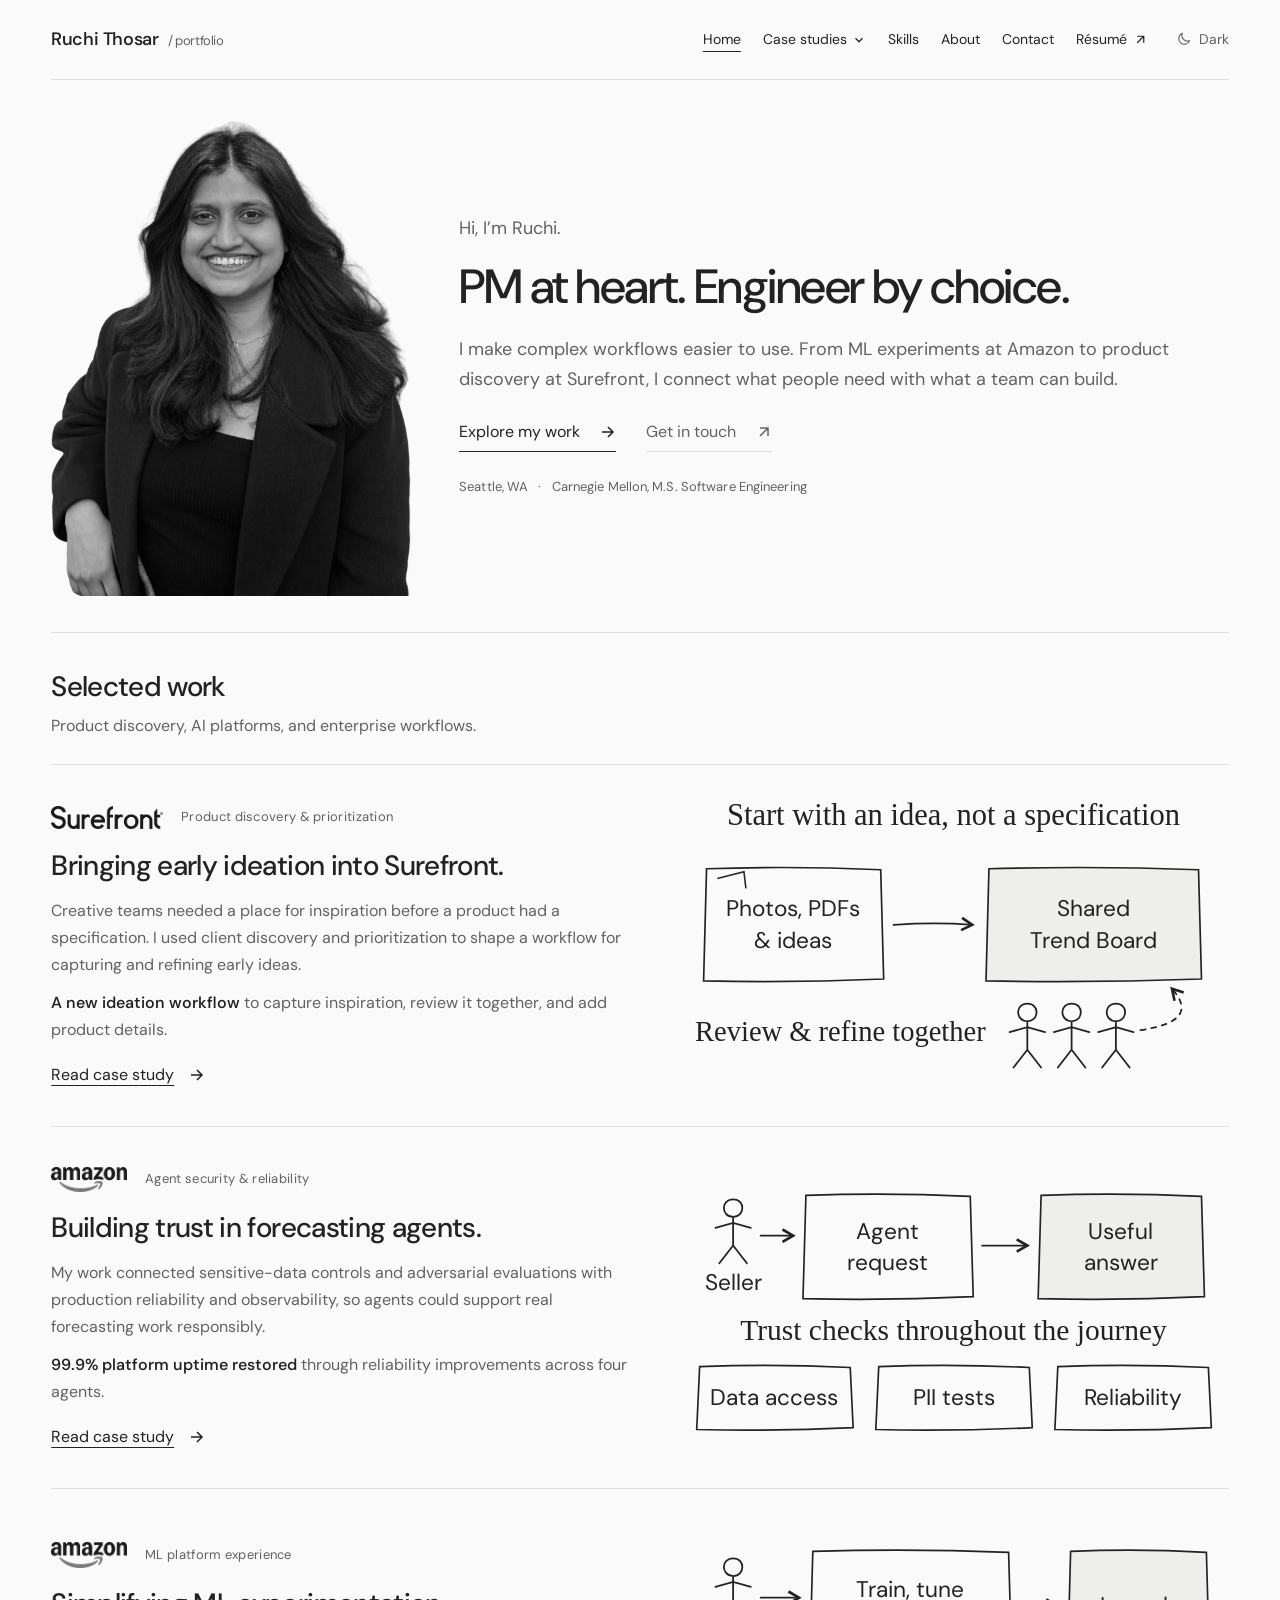
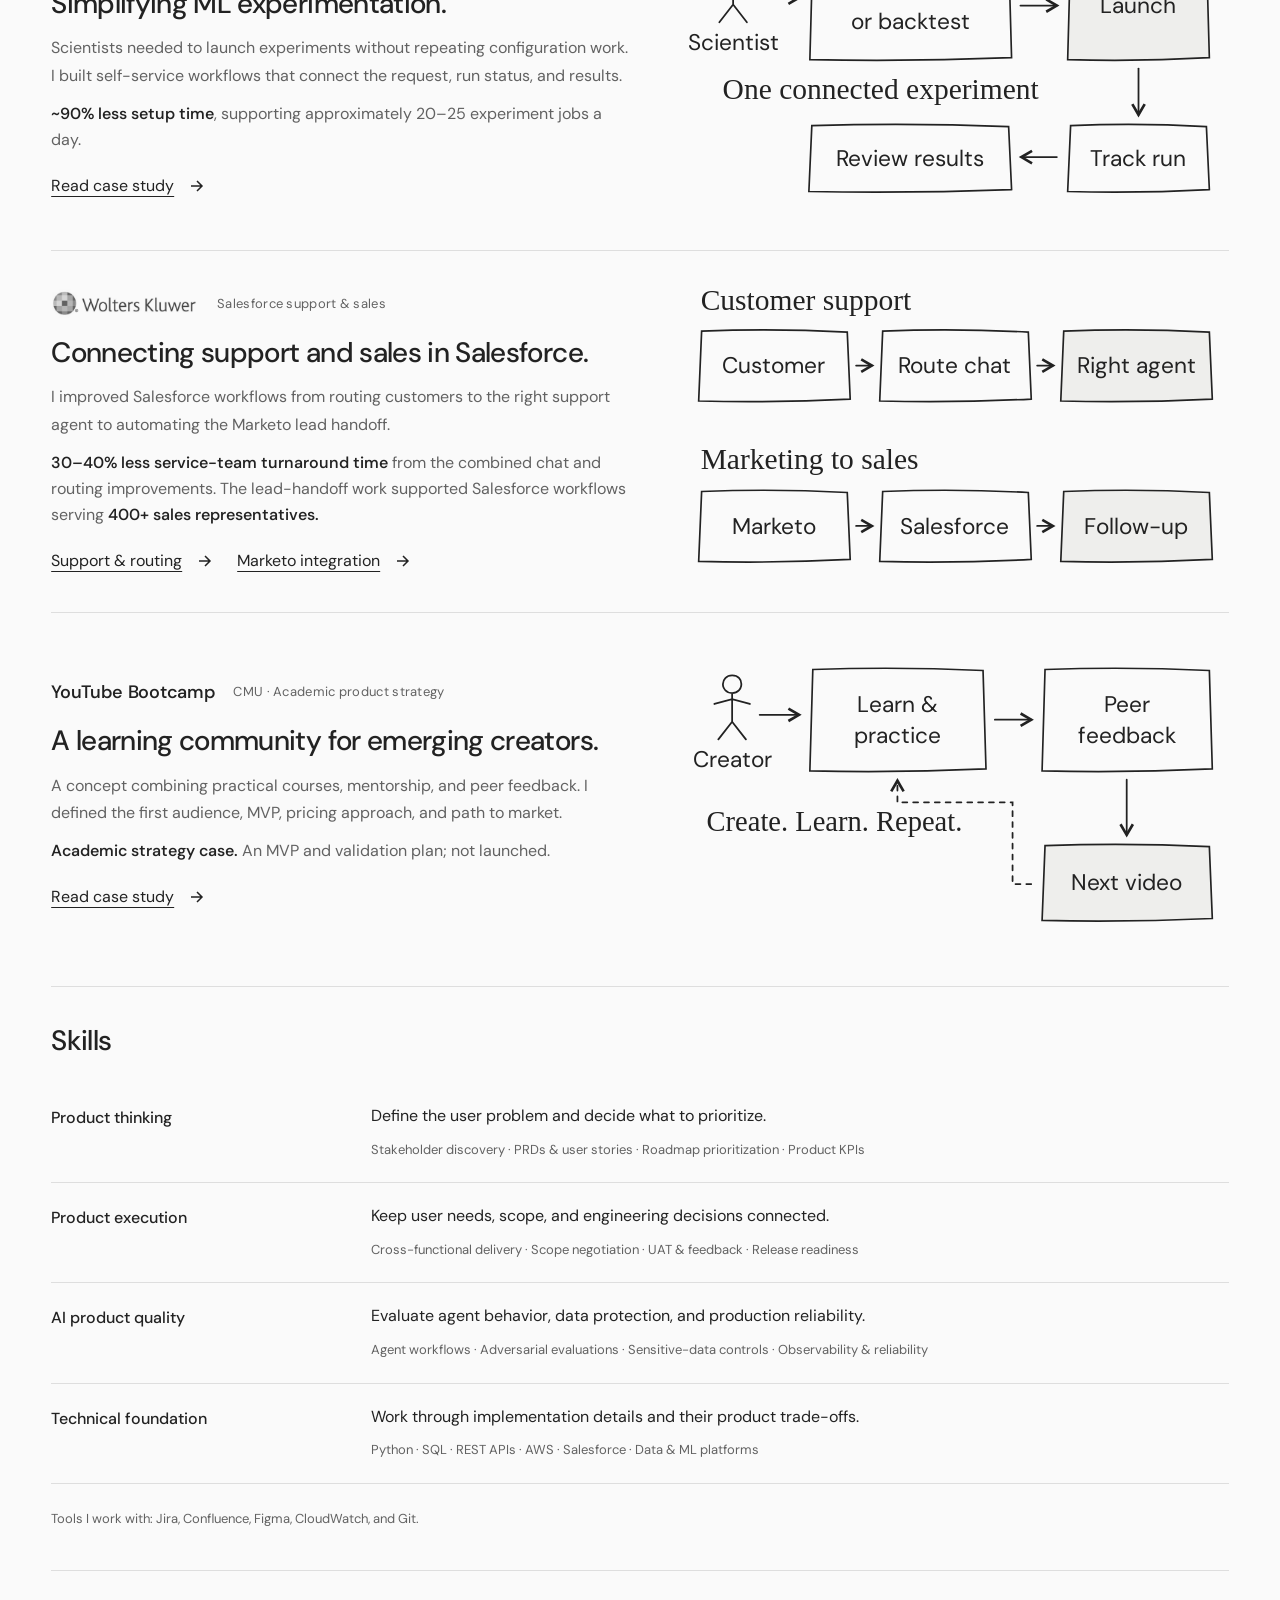
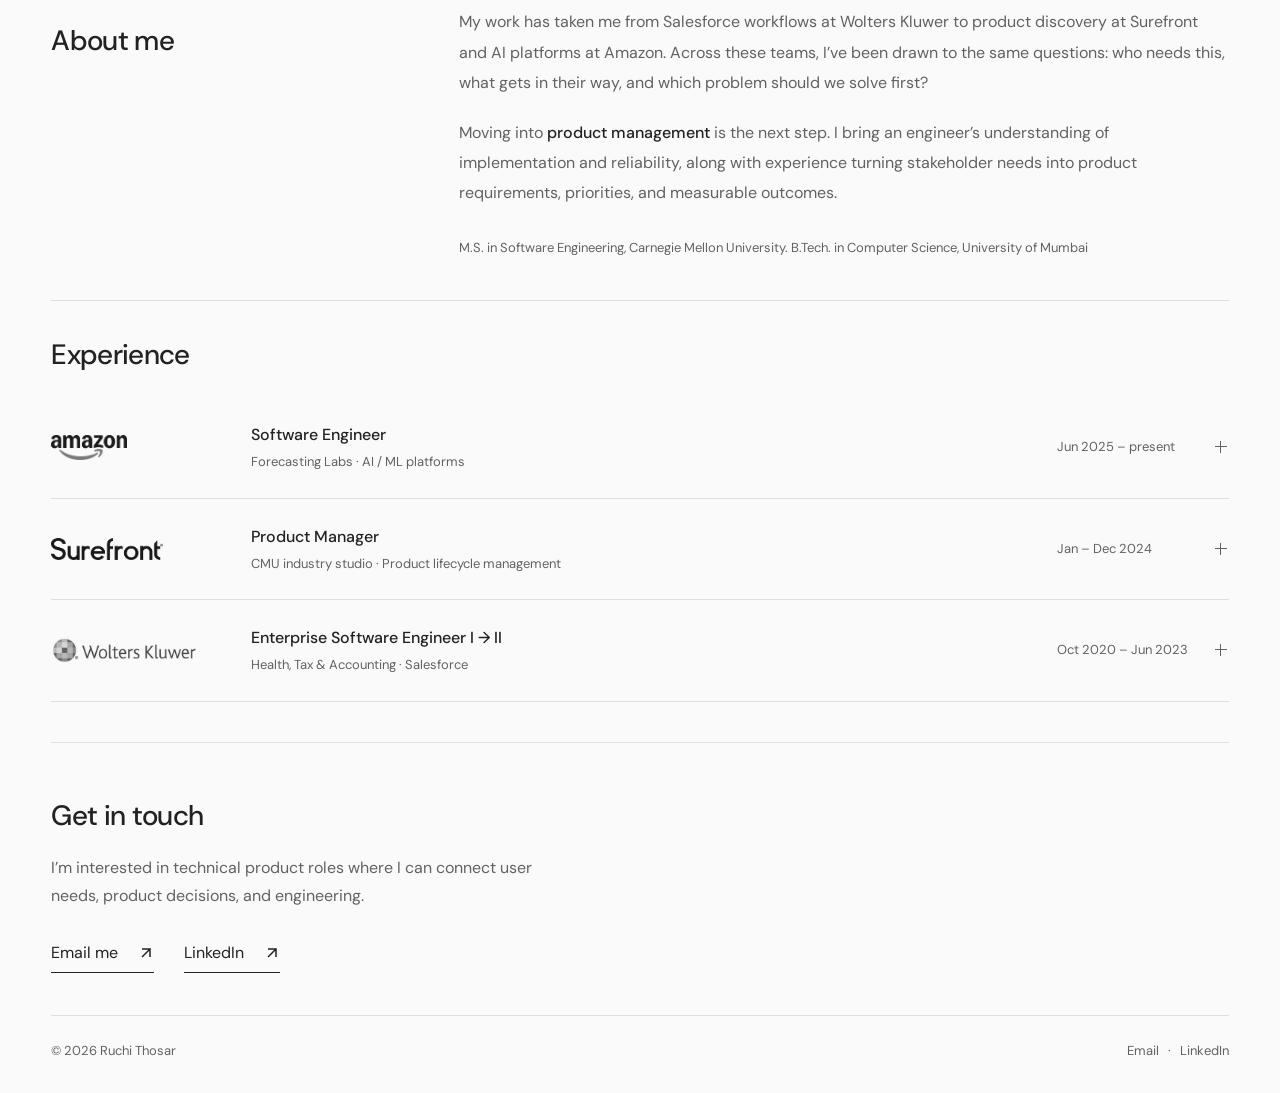
==== commit 6e3d2119: "Refine portfolio layout, restore sketches, and add site navigation" ====
--- a/index.html
+++ b/index.html
@@ -2,16 +2,16 @@
 <html lang="en"><head><meta charset="utf-8"><meta name="viewport" content="width=device-width, initial-scale=1">
 <title>Ruchi Thosar | Technical Product Manager</title><meta name="description" content="Technical product management with an engineering background. Explore Ruchi Thosar’s work at Amazon, Surefront, and Wolters Kluwer.">
 <meta name="theme-color" content="#fafafa"><meta property="og:title" content="Ruchi Thosar | Technical Product Manager"><meta property="og:description" content="Technical product management with an engineering background. Explore Ruchi Thosar’s work at Amazon, Surefront, and Wolters Kluwer."><meta property="og:type" content="website">
-<link rel="icon" href="favicon.svg" type="image/svg+xml"><script src="theme.js?v=1395b858ff9c"></script><link rel="stylesheet" href="site.css?v=dce59be4ed75"></head>
+<link rel="icon" href="favicon.svg" type="image/svg+xml"><script src="theme.js?v=1395b858ff9c"></script><script src="navigation.js?v=ec313df14b4d" defer></script><link rel="stylesheet" href="site.css?v=018fd486fe2b"></head>
 <body class="home-page"><a class="skip" href="#main">Skip to content</a><div class="wrap">
 <header class="header"><a class="brand" href="index.html" aria-label="Ruchi Thosar home">Ruchi Thosar<span class="brand-sub"> / portfolio</span></a>
-<nav class="nav" aria-label="Main navigation"><a href="#work">Work</a><a href="#skills">Skills</a><a href="#about">About</a><a class="resume-link" href="ruchi-thosar-pm-resume.pdf" target="_blank" rel="noopener noreferrer">Résumé <svg class="icon" viewBox="0 0 16 16" fill="none" aria-hidden="true"><path d="M4 12 12 4M4 4h8v8" stroke="currentColor" stroke-width="1.5"/></svg></a><button class="theme-toggle" type="button" data-theme-toggle aria-label="Switch to dark theme" title="Switch to dark theme" hidden><svg class="theme-moon" viewBox="0 0 24 24" fill="none" aria-hidden="true"><path d="M20.5 14.5A8.5 8.5 0 0 1 9.5 3.5a8.5 8.5 0 1 0 11 11Z" stroke="currentColor" stroke-width="1.7" stroke-linejoin="round"/></svg><svg class="theme-sun" viewBox="0 0 24 24" fill="none" aria-hidden="true"><circle cx="12" cy="12" r="4" stroke="currentColor" stroke-width="1.7"/><path d="M12 2v2M12 20v2M2 12h2M20 12h2M5 5l1.5 1.5M17.5 17.5 19 19M5 19l1.5-1.5M17.5 6.5 19 5" stroke="currentColor" stroke-width="1.7" stroke-linecap="round"/></svg><span class="theme-label">Dark</span></button></nav></header>
+<nav class="nav" id="site-navigation" aria-label="Main navigation"><a href="index.html" aria-current="page">Home</a><details class="case-menu"><summary>Case studies <svg class="icon" viewBox="0 0 16 16" fill="none" aria-hidden="true"><path d="m4 6 4 4 4-4" stroke="currentColor" stroke-width="1.5"/></svg></summary><div class="case-menu-links"><a href="#work">All selected work</a><a href="surefront.html">Surefront: Product ideation</a><a href="reliability.html">Amazon: Agent security &amp; reliability</a><a href="experimentation.html">Amazon: ML experimentation</a><a href="chatbot.html">Wolters Kluwer: Support &amp; routing</a><a href="marketo.html">Wolters Kluwer: Marketo integration</a><a href="youtube.html">YouTube Bootcamp concept</a></div></details><a href="#skills">Skills</a><a href="#about">About</a><a href="#contact">Contact</a><a class="resume-link" href="ruchi-thosar-pm-resume.pdf" target="_blank" rel="noopener noreferrer">Résumé <svg class="icon" viewBox="0 0 16 16" fill="none" aria-hidden="true"><path d="M4 12 12 4M4 4h8v8" stroke="currentColor" stroke-width="1.5"/></svg></a></nav><button class="theme-toggle" type="button" data-theme-toggle aria-label="Switch to dark theme" title="Switch to dark theme" hidden><svg class="theme-moon" viewBox="0 0 24 24" fill="none" aria-hidden="true"><path d="M20.5 14.5A8.5 8.5 0 0 1 9.5 3.5a8.5 8.5 0 1 0 11 11Z" stroke="currentColor" stroke-width="1.7" stroke-linejoin="round"/></svg><svg class="theme-sun" viewBox="0 0 24 24" fill="none" aria-hidden="true"><circle cx="12" cy="12" r="4" stroke="currentColor" stroke-width="1.7"/><path d="M12 2v2M12 20v2M2 12h2M20 12h2M5 5l1.5 1.5M17.5 17.5 19 19M5 19l1.5-1.5M17.5 6.5 19 5" stroke="currentColor" stroke-width="1.7" stroke-linecap="round"/></svg><span class="theme-label">Dark</span></button><button class="menu-toggle" type="button" data-menu-toggle aria-controls="site-navigation" aria-expanded="false" hidden><svg class="icon" viewBox="0 0 18 18" fill="none" aria-hidden="true"><path d="M2 5h14M2 9h14M2 13h14" stroke="currentColor" stroke-width="1.5"/></svg><span>Menu</span></button></header>
 <main id="main">
   <section class="hero" aria-labelledby="intro">
     <div class="portrait"><img src="ruchi-portrait-cutout.png" alt="Ruchi Thosar, smiling in a black blazer" width="1086" height="1448" fetchpriority="high"></div>
     <div class="hero-content">
       <p class="hero-greeting">Hi, I’m Ruchi.</p>
-      <h1 id="intro">PM at heart.<br>Engineer by choice.</h1>
+      <h1 id="intro"><span>PM at heart.</span> <span>Engineer by choice.</span></h1>
       <p class="hero-copy">I make complex workflows easier to use. From ML experiments at Amazon to product discovery at Surefront, I connect what people need with what a team can build.</p>
       <div class="actions"><a class="text-link" href="#work">Explore my work <svg class="icon" viewBox="0 0 16 16" fill="none" aria-hidden="true"><path d="M2 8h11M8 3l5 5-5 5" stroke="currentColor" stroke-width="1.5"/></svg></a><a class="text-link quiet-link" href="mailto:thosar.ruchi@gmail.com">Get in touch <svg class="icon" viewBox="0 0 16 16" fill="none" aria-hidden="true"><path d="M4 12 12 4M4 4h8v8" stroke="currentColor" stroke-width="1.5"/></svg></a></div>
       <p class="location">Seattle, WA <span>·</span> Carnegie Mellon, M.S. Software Engineering</p>
@@ -19,38 +19,47 @@
   </section>
 
   <section class="section work" id="work" aria-labelledby="work-heading">
-    <div class="section-title"><div><p class="eyebrow">01 / SELECTED WORK</p><h2 id="work-heading">The thinking behind the work.</h2></div><p>Real problems, deliberate choices, and what changed.</p></div>
-    <div class="project-list"><article class="work-row"><div class="project-label"><img class="logo surefront" src="surefront-logo.png" alt="Surefront" loading="lazy"><span>Product discovery &amp; prioritization</span></div><h3><a href="surefront.html">Making room for the first idea.</a></h3><p>Creative teams needed a place for inspiration before a product had a specification. I used client discovery and prioritization to shape a workflow for capturing and refining early ideas.</p><div class="work-outcome"><span class="outcome-number">New workflow</span><div><span class="outcome-label">for early ideation</span><p>Capture inspiration, review together, then add product details.</p></div></div><a class="case-link" href="surefront.html">Read the case study <svg class="icon" viewBox="0 0 16 16" fill="none" aria-hidden="true"><path d="M2 8h11M8 3l5 5-5 5" stroke="currentColor" stroke-width="1.5"/></svg></a></article>
-<article class="work-row"><div class="project-label"><img class="logo amazon" src="amazon-logo.png" alt="Amazon" loading="lazy"><span>Agent security &amp; reliability</span></div><h3><a href="reliability.html">Making AI agents worth trusting.</a></h3><p>My work spanned sensitive-data controls and adversarial evaluations, then production reliability and observability. The goal was an agent that could handle real work responsibly.</p><div class="work-outcome"><span class="outcome-number">99.9%</span><div><span class="outcome-label">platform uptime restored</span><p>Production reliability fixes across four agents.</p></div></div><a class="case-link" href="reliability.html">Read the case study <svg class="icon" viewBox="0 0 16 16" fill="none" aria-hidden="true"><path d="M2 8h11M8 3l5 5-5 5" stroke="currentColor" stroke-width="1.5"/></svg></a></article>
-<article class="work-row"><div class="project-label"><img class="logo amazon" src="amazon-logo.png" alt="Amazon" loading="lazy"><span>ML platform experience</span></div><h3><a href="experimentation.html">Less setup. More time to experiment.</a></h3><p>Scientists needed to launch experiments without repeating the same configuration work. I built self-service workflows that connect the request, run status, and results.</p><div class="work-outcome"><span class="outcome-number">~90%</span><div><span class="outcome-label">less experiment setup time</span><p>Supporting approximately 20–25 experiment jobs a day.</p></div></div><a class="case-link" href="experimentation.html">Read the case study <svg class="icon" viewBox="0 0 16 16" fill="none" aria-hidden="true"><path d="M2 8h11M8 3l5 5-5 5" stroke="currentColor" stroke-width="1.5"/></svg></a></article>
-<article class="work-row" id="wolters-kluwer"><div class="project-label"><img class="logo wk" src="wolters-kluwer-logo.png" alt="Wolters Kluwer" loading="lazy"><span>Salesforce support &amp; sales</span></div><h3>Making Salesforce work for support and sales.</h3><p>I improved Salesforce workflows for support and sales teams, from routing customers to the right agent to automating the Marketo lead handoff.</p><div class="work-outcomes"><div class="work-outcome"><span class="outcome-number">30–40%</span><div><span class="outcome-label">less service-team turnaround time</span><p>Reported outcome from the combined chat and routing improvements.</p></div></div><div class="work-outcome"><span class="outcome-number">400+</span><div><span class="outcome-label">sales representatives served</span><p>By Salesforce workflows with an automated regional lead handoff.</p></div></div></div><div class="work-case-links"><a class="case-link" href="chatbot.html">Support &amp; routing <svg class="icon" viewBox="0 0 16 16" fill="none" aria-hidden="true"><path d="M2 8h11M8 3l5 5-5 5" stroke="currentColor" stroke-width="1.5"/></svg></a><a class="case-link" href="marketo.html">Marketo integration <svg class="icon" viewBox="0 0 16 16" fill="none" aria-hidden="true"><path d="M2 8h11M8 3l5 5-5 5" stroke="currentColor" stroke-width="1.5"/></svg></a></div></article>
-<article class="work-row concept-work" id="youtube-bootcamp">
-  <div class="project-label"><span class="concept-name">YouTube Bootcamp</span><span>Academic product strategy · CMU, 2023</span></div>
-  <h3><a href="youtube.html">Helping emerging creators take their next step.</a></h3>
-  <p>A product concept that brings practical courses, mentorship, and peer feedback together for emerging YouTube creators. I defined the first audience, MVP, pricing approach, and path to market.</p>
-  <div class="work-outcome"><span class="outcome-number">Concept study</span><div><span class="outcome-label">Market entry, MVP scope, and business model</span><p>A CMU business case. Proposed product, not a launched YouTube feature.</p></div></div>
-  <a class="case-link" href="youtube.html">Read the case study <svg class="icon" viewBox="0 0 16 16" fill="none" aria-hidden="true"><path d="M2 8h11M8 3l5 5-5 5" stroke="currentColor" stroke-width="1.5"/></svg></a>
+    <div class="section-title"><h2 id="work-heading">Selected work</h2><p>Product discovery, AI platforms, and enterprise workflows.</p></div>
+    <div class="project-list"><article class="work-row" id="project-surefront">
+  <div class="project-copy"><div class="project-label"><img class="logo surefront" src="surefront-logo.png" alt="Surefront" loading="lazy"><span>Product discovery &amp; prioritization</span></div><h3><a href="surefront.html">Bringing early ideation into Surefront.</a></h3><p>Creative teams needed a place for inspiration before a product had a specification. I used client discovery and prioritization to shape a workflow for capturing and refining early ideas.</p><p class="project-impact"><strong>A new ideation workflow</strong> to capture inspiration, review it together, and add product details.</p><div class="work-case-links"><a class="case-link" href="surefront.html">Read case study <svg class="icon" viewBox="0 0 16 16" fill="none" aria-hidden="true"><path d="M2 8h11M8 3l5 5-5 5" stroke="currentColor" stroke-width="1.5"/></svg></a></div></div>
+  <a class="project-thumbnail" href="surefront.html" aria-label="Open Surefront: Bringing early ideation into Surefront."><svg viewBox="0 0 560 310" role="img" aria-labelledby="thumb-surefront-title" xmlns="http://www.w3.org/2000/svg"><title id="thumb-surefront-title">From collected inspiration to a shared Trend Board</title><defs><marker id="thumb-surefront-arrow" markerWidth="9" markerHeight="9" refX="7" refY="4.5" orient="auto"><path d="M1 1 L7 4.5 L1 8" fill="none" stroke="currentColor" stroke-width="1.5"/></marker></defs><text x="280" y="33" fill="currentColor" font-family="Caveat, cursive" font-size="31" text-anchor="middle">Start with an idea, not a specification</text><path d="M29 77 Q117.0 74 206 78 L209 189 Q117.0 193 26 191 Z" fill="var(--soft)" fill-opacity="0" stroke="currentColor" stroke-width="1.7"/><text x="117.0" y="125.5" fill="currentColor" font-family="'DM Sans', Arial, sans-serif" font-size="23" text-anchor="middle">Photos, PDFs</text><text x="117.0" y="157.5" fill="currentColor" font-family="'DM Sans', Arial, sans-serif" font-size="23" text-anchor="middle">&amp; ideas</text><path d="M40 87l27-7 2 17" fill="none" stroke="currentColor" stroke-width="1.6"/><path d="M219 134 Q262 131 299 134" fill="none" stroke="currentColor" stroke-width="1.8" stroke-linecap="round" marker-end="url(#thumb-surefront-arrow)"/><path d="M316 77 Q422.0 74 529 78 L532 189 Q422.0 193 313 191 Z" fill="var(--soft)" fill-opacity="1" stroke="currentColor" stroke-width="1.7"/><text x="422.0" y="125.5" fill="currentColor" font-family="'DM Sans', Arial, sans-serif" font-size="23" text-anchor="middle">Shared</text><text x="422.0" y="157.5" fill="currentColor" font-family="'DM Sans', Arial, sans-serif" font-size="23" text-anchor="middle">Trend Board</text><g transform="translate(355,230)" stroke="currentColor" fill="none" stroke-width="1.8" stroke-linecap="round"><path d="M0-16 C-12-16-13 1 0 2 C12 2 13-16 0-16Z M0 2 L0 31 M-18 13 L0 8 L18 13 M0 31 L-14 49 M0 31 L14 49"/></g><g transform="translate(400,230)" stroke="currentColor" fill="none" stroke-width="1.8" stroke-linecap="round"><path d="M0-16 C-12-16-13 1 0 2 C12 2 13-16 0-16Z M0 2 L0 31 M-18 13 L0 8 L18 13 M0 31 L-14 49 M0 31 L14 49"/></g><g transform="translate(445,230)" stroke="currentColor" fill="none" stroke-width="1.8" stroke-linecap="round"><path d="M0-16 C-12-16-13 1 0 2 C12 2 13-16 0-16Z M0 2 L0 31 M-18 13 L0 8 L18 13 M0 31 L-14 49 M0 31 L14 49"/></g><path d="M470 241 Q532 232 502 199" fill="none" stroke="currentColor" stroke-width="1.8" stroke-linecap="round" marker-end="url(#thumb-surefront-arrow)" stroke-dasharray="5 6"/><text x="165" y="252" fill="currentColor" font-family="Caveat, cursive" font-size="29" text-anchor="middle">Review &amp; refine together</text></svg></a>
+</article>
+<article class="work-row" id="project-reliability">
+  <div class="project-copy"><div class="project-label"><img class="logo amazon" src="amazon-logo.png" alt="Amazon" loading="lazy"><span>Agent security &amp; reliability</span></div><h3><a href="reliability.html">Building trust in forecasting agents.</a></h3><p>My work connected sensitive-data controls and adversarial evaluations with production reliability and observability, so agents could support real forecasting work responsibly.</p><p class="project-impact"><strong>99.9% platform uptime restored</strong> through reliability improvements across four agents.</p><div class="work-case-links"><a class="case-link" href="reliability.html">Read case study <svg class="icon" viewBox="0 0 16 16" fill="none" aria-hidden="true"><path d="M2 8h11M8 3l5 5-5 5" stroke="currentColor" stroke-width="1.5"/></svg></a></div></div>
+  <a class="project-thumbnail" href="reliability.html" aria-label="Open Amazon: Building trust in forecasting agents."><svg viewBox="0 0 560 310" role="img" aria-labelledby="thumb-reliability-title" xmlns="http://www.w3.org/2000/svg"><title id="thumb-reliability-title">Protect seller data and check agent behavior before returning an answer</title><defs><marker id="thumb-reliability-arrow" markerWidth="9" markerHeight="9" refX="7" refY="4.5" orient="auto"><path d="M1 1 L7 4.5 L1 8" fill="none" stroke="currentColor" stroke-width="1.5"/></marker></defs><g transform="translate(56,61)" stroke="currentColor" fill="none" stroke-width="1.8" stroke-linecap="round"><path d="M0-16 C-12-16-13 1 0 2 C12 2 13-16 0-16Z M0 2 L0 31 M-18 13 L0 8 L18 13 M0 31 L-14 49 M0 31 L14 49"/></g><text x="56" y="137" fill="currentColor" font-family="'DM Sans', Arial, sans-serif" font-size="23" text-anchor="middle">Seller</text><path d="M130 41 Q213.0 38 297 42 L300 144 Q213.0 148 127 146 Z" fill="var(--soft)" fill-opacity="0" stroke="currentColor" stroke-width="1.7"/><text x="213.0" y="85.0" fill="currentColor" font-family="'DM Sans', Arial, sans-serif" font-size="23" text-anchor="middle">Agent</text><text x="213.0" y="117.0" fill="currentColor" font-family="'DM Sans', Arial, sans-serif" font-size="23" text-anchor="middle">request</text><path d="M84 82 L117 82" fill="none" stroke="currentColor" stroke-width="1.8" stroke-linecap="round" marker-end="url(#thumb-reliability-arrow)"/><path d="M369 41 Q450.0 38 532 42 L535 144 Q450.0 148 366 146 Z" fill="var(--soft)" fill-opacity="1" stroke="currentColor" stroke-width="1.7"/><text x="450.0" y="85.0" fill="currentColor" font-family="'DM Sans', Arial, sans-serif" font-size="23" text-anchor="middle">Useful</text><text x="450.0" y="117.0" fill="currentColor" font-family="'DM Sans', Arial, sans-serif" font-size="23" text-anchor="middle">answer</text><path d="M309 92 L355 92" fill="none" stroke="currentColor" stroke-width="1.8" stroke-linecap="round" marker-end="url(#thumb-reliability-arrow)"/><text x="280" y="188" fill="currentColor" font-family="Caveat, cursive" font-size="30" text-anchor="middle">Trust checks throughout the journey</text><path d="M22 215 Q98.0 212 175 216 L178 277 Q98.0 281 19 279 Z" fill="var(--soft)" fill-opacity="0" stroke="currentColor" stroke-width="1.7"/><text x="98.0" y="254.5" fill="currentColor" font-family="'DM Sans', Arial, sans-serif" font-size="23" text-anchor="middle">Data access</text><path d="M204 215 Q280.0 212 357 216 L360 277 Q280.0 281 201 279 Z" fill="var(--soft)" fill-opacity="0" stroke="currentColor" stroke-width="1.7"/><text x="280.0" y="254.5" fill="currentColor" font-family="'DM Sans', Arial, sans-serif" font-size="23" text-anchor="middle">PII tests</text><path d="M386 215 Q462.0 212 539 216 L542 277 Q462.0 281 383 279 Z" fill="var(--soft)" fill-opacity="0" stroke="currentColor" stroke-width="1.7"/><text x="462.0" y="254.5" fill="currentColor" font-family="'DM Sans', Arial, sans-serif" font-size="23" text-anchor="middle">Reliability</text></svg></a>
+</article>
+<article class="work-row" id="project-experimentation">
+  <div class="project-copy"><div class="project-label"><img class="logo amazon" src="amazon-logo.png" alt="Amazon" loading="lazy"><span>ML platform experience</span></div><h3><a href="experimentation.html">Simplifying ML experimentation.</a></h3><p>Scientists needed to launch experiments without repeating configuration work. I built self-service workflows that connect the request, run status, and results.</p><p class="project-impact"><strong>~90% less setup time</strong>, supporting approximately 20–25 experiment jobs a day.</p><div class="work-case-links"><a class="case-link" href="experimentation.html">Read case study <svg class="icon" viewBox="0 0 16 16" fill="none" aria-hidden="true"><path d="M2 8h11M8 3l5 5-5 5" stroke="currentColor" stroke-width="1.5"/></svg></a></div></div>
+  <a class="project-thumbnail" href="experimentation.html" aria-label="Open Amazon: Simplifying ML experimentation."><svg viewBox="0 0 560 310" role="img" aria-labelledby="thumb-experimentation-title" xmlns="http://www.w3.org/2000/svg"><title id="thumb-experimentation-title">A scientist requests a job, tracks its run, and finds the results</title><defs><marker id="thumb-experimentation-arrow" markerWidth="9" markerHeight="9" refX="7" refY="4.5" orient="auto"><path d="M1 1 L7 4.5 L1 8" fill="none" stroke="currentColor" stroke-width="1.5"/></marker></defs><g transform="translate(56,58)" stroke="currentColor" fill="none" stroke-width="1.8" stroke-linecap="round"><path d="M0-16 C-12-16-13 1 0 2 C12 2 13-16 0-16Z M0 2 L0 31 M-18 13 L0 8 L18 13 M0 31 L-14 49 M0 31 L14 49"/></g><text x="56" y="135" fill="currentColor" font-family="'DM Sans', Arial, sans-serif" font-size="23" text-anchor="middle">Scientist</text><path d="M137 35 Q236.0 32 336 36 L339 143 Q236.0 147 134 145 Z" fill="var(--soft)" fill-opacity="0" stroke="currentColor" stroke-width="1.7"/><text x="236.0" y="81.5" fill="currentColor" font-family="'DM Sans', Arial, sans-serif" font-size="23" text-anchor="middle">Train, tune</text><text x="236.0" y="113.5" fill="currentColor" font-family="'DM Sans', Arial, sans-serif" font-size="23" text-anchor="middle">or backtest</text><path d="M84 82 L123 82" fill="none" stroke="currentColor" stroke-width="1.8" stroke-linecap="round" marker-end="url(#thumb-experimentation-arrow)"/><path d="M399 35 Q467.5 32 537 36 L540 143 Q467.5 147 396 145 Z" fill="var(--soft)" fill-opacity="1" stroke="currentColor" stroke-width="1.7"/><text x="467.5" y="97.5" fill="currentColor" font-family="'DM Sans', Arial, sans-serif" font-size="23" text-anchor="middle">Launch</text><path d="M348 90 L385 90" fill="none" stroke="currentColor" stroke-width="1.8" stroke-linecap="round" marker-end="url(#thumb-experimentation-arrow)"/><path d="M136 212 Q235.5 209 336 213 L339 277 Q235.5 281 133 279 Z" fill="var(--soft)" fill-opacity="0" stroke="currentColor" stroke-width="1.7"/><text x="235.5" y="253.0" fill="currentColor" font-family="'DM Sans', Arial, sans-serif" font-size="23" text-anchor="middle">Review results</text><path d="M399 212 Q467.5 209 537 213 L540 277 Q467.5 281 396 279 Z" fill="var(--soft)" fill-opacity="0" stroke="currentColor" stroke-width="1.7"/><text x="467.5" y="253.0" fill="currentColor" font-family="'DM Sans', Arial, sans-serif" font-size="23" text-anchor="middle">Track run</text><path d="M468 154 L468 201" fill="none" stroke="currentColor" stroke-width="1.8" stroke-linecap="round" marker-end="url(#thumb-experimentation-arrow)"/><path d="M385 244 L349 244" fill="none" stroke="currentColor" stroke-width="1.8" stroke-linecap="round" marker-end="url(#thumb-experimentation-arrow)"/><text x="206" y="185" fill="currentColor" font-family="Caveat, cursive" font-size="30" text-anchor="middle">One connected experiment</text></svg></a>
+</article>
+<article class="work-row" id="wolters-kluwer">
+  <div class="project-copy"><div class="project-label"><img class="logo wk" src="wolters-kluwer-logo.png" alt="Wolters Kluwer" loading="lazy"><span>Salesforce support &amp; sales</span></div><h3>Connecting support and sales in Salesforce.</h3><p>I improved Salesforce workflows from routing customers to the right support agent to automating the Marketo lead handoff.</p><p class="project-impact"><strong>30–40% less service-team turnaround time</strong> from the combined chat and routing improvements. The lead-handoff work supported Salesforce workflows serving <strong>400+ sales representatives.</strong></p><div class="work-case-links"><a class="case-link" href="chatbot.html">Support &amp; routing <svg class="icon" viewBox="0 0 16 16" fill="none" aria-hidden="true"><path d="M2 8h11M8 3l5 5-5 5" stroke="currentColor" stroke-width="1.5"/></svg></a><a class="case-link" href="marketo.html">Marketo integration <svg class="icon" viewBox="0 0 16 16" fill="none" aria-hidden="true"><path d="M2 8h11M8 3l5 5-5 5" stroke="currentColor" stroke-width="1.5"/></svg></a></div></div>
+  <a class="project-thumbnail" href="chatbot.html" aria-label="Open Wolters Kluwer: Connecting support and sales in Salesforce."><svg viewBox="0 0 560 310" role="img" aria-labelledby="thumb-wk-title" xmlns="http://www.w3.org/2000/svg"><title id="thumb-wk-title">Customer support routing and marketing-to-sales handoff in Salesforce</title><defs><marker id="thumb-wk-arrow" markerWidth="9" markerHeight="9" refX="7" refY="4.5" orient="auto"><path d="M1 1 L7 4.5 L1 8" fill="none" stroke="currentColor" stroke-width="1.5"/></marker></defs><text x="23" y="31" fill="currentColor" font-family="Caveat, cursive" font-size="30" text-anchor="start">Customer support</text><path d="M24 53 Q97.5 50 172 54 L175 122 Q97.5 126 21 124 Z" fill="var(--soft)" fill-opacity="0" stroke="currentColor" stroke-width="1.7"/><text x="97.5" y="96.0" fill="currentColor" font-family="'DM Sans', Arial, sans-serif" font-size="23" text-anchor="middle">Customer</text><path d="M208 53 Q281.5 50 356 54 L359 122 Q281.5 126 205 124 Z" fill="var(--soft)" fill-opacity="0" stroke="currentColor" stroke-width="1.7"/><text x="281.5" y="96.0" fill="currentColor" font-family="'DM Sans', Arial, sans-serif" font-size="23" text-anchor="middle">Route chat</text><path d="M392 53 Q465.5 50 540 54 L543 122 Q465.5 126 389 124 Z" fill="var(--soft)" fill-opacity="1" stroke="currentColor" stroke-width="1.7"/><text x="465.5" y="96.0" fill="currentColor" font-family="'DM Sans', Arial, sans-serif" font-size="23" text-anchor="middle">Right agent</text><path d="M181 88 L197 88" fill="none" stroke="currentColor" stroke-width="1.8" stroke-linecap="round" marker-end="url(#thumb-wk-arrow)"/><path d="M365 88 L381 88" fill="none" stroke="currentColor" stroke-width="1.8" stroke-linecap="round" marker-end="url(#thumb-wk-arrow)"/><text x="23" y="193" fill="currentColor" font-family="Caveat, cursive" font-size="30" text-anchor="start">Marketing to sales</text><path d="M24 216 Q97.5 213 172 217 L175 285 Q97.5 289 21 287 Z" fill="var(--soft)" fill-opacity="0" stroke="currentColor" stroke-width="1.7"/><text x="97.5" y="259.0" fill="currentColor" font-family="'DM Sans', Arial, sans-serif" font-size="23" text-anchor="middle">Marketo</text><path d="M208 216 Q281.5 213 356 217 L359 285 Q281.5 289 205 287 Z" fill="var(--soft)" fill-opacity="0" stroke="currentColor" stroke-width="1.7"/><text x="281.5" y="259.0" fill="currentColor" font-family="'DM Sans', Arial, sans-serif" font-size="23" text-anchor="middle">Salesforce</text><path d="M392 216 Q465.5 213 540 217 L543 285 Q465.5 289 389 287 Z" fill="var(--soft)" fill-opacity="1" stroke="currentColor" stroke-width="1.7"/><text x="465.5" y="259.0" fill="currentColor" font-family="'DM Sans', Arial, sans-serif" font-size="23" text-anchor="middle">Follow-up</text><path d="M181 251 L197 251" fill="none" stroke="currentColor" stroke-width="1.8" stroke-linecap="round" marker-end="url(#thumb-wk-arrow)"/><path d="M365 251 L381 251" fill="none" stroke="currentColor" stroke-width="1.8" stroke-linecap="round" marker-end="url(#thumb-wk-arrow)"/></svg></a>
+</article>
+<article class="work-row" id="youtube-bootcamp">
+  <div class="project-copy"><div class="project-label"><span class="concept-name">YouTube Bootcamp</span><span>CMU · Academic product strategy</span></div><h3><a href="youtube.html">A learning community for emerging creators.</a></h3><p>A concept combining practical courses, mentorship, and peer feedback. I defined the first audience, MVP, pricing approach, and path to market.</p><p class="project-impact"><strong>Academic strategy case.</strong> An MVP and validation plan; not launched.</p><div class="work-case-links"><a class="case-link" href="youtube.html">Read case study <svg class="icon" viewBox="0 0 16 16" fill="none" aria-hidden="true"><path d="M2 8h11M8 3l5 5-5 5" stroke="currentColor" stroke-width="1.5"/></svg></a></div></div>
+  <a class="project-thumbnail" href="youtube.html" aria-label="Open YouTube Bootcamp: A learning community for emerging creators."><svg viewBox="0 0 560 310" role="img" aria-labelledby="thumb-youtube-title" xmlns="http://www.w3.org/2000/svg"><title id="thumb-youtube-title">A proposed learning and feedback loop for emerging YouTube creators</title><defs><marker id="thumb-youtube-arrow" markerWidth="9" markerHeight="9" refX="7" refY="4.5" orient="auto"><path d="M1 1 L7 4.5 L1 8" fill="none" stroke="currentColor" stroke-width="1.5"/></marker></defs><g transform="translate(55,51)" stroke="currentColor" fill="none" stroke-width="1.8" stroke-linecap="round"><path d="M0-16 C-12-16-13 1 0 2 C12 2 13-16 0-16Z M0 2 L0 31 M-18 13 L0 8 L18 13 M0 31 L-14 49 M0 31 L14 49"/></g><text x="55" y="128" fill="currentColor" font-family="'DM Sans', Arial, sans-serif" font-size="23" text-anchor="middle">Creator</text><path d="M137 29 Q223.0 26 310 30 L313 130 Q223.0 134 134 132 Z" fill="var(--soft)" fill-opacity="0" stroke="currentColor" stroke-width="1.7"/><text x="223.0" y="72.0" fill="currentColor" font-family="'DM Sans', Arial, sans-serif" font-size="23" text-anchor="middle">Learn &amp;</text><text x="223.0" y="104.0" fill="currentColor" font-family="'DM Sans', Arial, sans-serif" font-size="23" text-anchor="middle">practice</text><path d="M83 75 L123 75" fill="none" stroke="currentColor" stroke-width="1.8" stroke-linecap="round" marker-end="url(#thumb-youtube-arrow)"/><path d="M373 29 Q456.0 26 540 30 L543 130 Q456.0 134 370 132 Z" fill="var(--soft)" fill-opacity="0" stroke="currentColor" stroke-width="1.7"/><text x="456.0" y="72.0" fill="currentColor" font-family="'DM Sans', Arial, sans-serif" font-size="23" text-anchor="middle">Peer</text><text x="456.0" y="104.0" fill="currentColor" font-family="'DM Sans', Arial, sans-serif" font-size="23" text-anchor="middle">feedback</text><path d="M322 80 L359 80" fill="none" stroke="currentColor" stroke-width="1.8" stroke-linecap="round" marker-end="url(#thumb-youtube-arrow)"/><path d="M373 208 Q456.0 205 540 209 L543 282 Q456.0 286 370 284 Z" fill="var(--soft)" fill-opacity="1" stroke="currentColor" stroke-width="1.7"/><text x="456.0" y="253.5" fill="currentColor" font-family="'DM Sans', Arial, sans-serif" font-size="23" text-anchor="middle">Next video</text><path d="M456 141 L456 197" fill="none" stroke="currentColor" stroke-width="1.8" stroke-linecap="round" marker-end="url(#thumb-youtube-arrow)"/><path d="M359 247 L340 247 L340 164 L223 164 L223 142" fill="none" stroke="currentColor" stroke-width="1.8" stroke-linecap="round" marker-end="url(#thumb-youtube-arrow)" stroke-dasharray="5 6"/><text x="159" y="193" fill="currentColor" font-family="Caveat, cursive" font-size="29" text-anchor="middle">Create. Learn. Repeat.</text></svg></a>
 </article></div>
   </section>
 
   <section class="section skills" id="skills" aria-labelledby="skills-heading">
-    <div class="section-title"><div><p class="eyebrow">02 / SKILLS</p><h2 id="skills-heading">What I bring to a product team.</h2></div></div>
+    <div class="section-title"><h2 id="skills-heading">Skills</h2></div>
     <dl class="skill-list">
-      <div><dt>Product thinking</dt><dd><p>Turn a broad problem into a clear next step.</p><span>Stakeholder discovery · PRDs &amp; user stories · Roadmap prioritization · Product KPIs</span></dd></div>
-      <div><dt>Delivery &amp; collaboration</dt><dd><p>Keep user needs, scope, and engineering decisions connected.</p><span>Cross-functional delivery · Scope negotiation · UAT &amp; feedback · Release readiness</span></dd></div>
-      <div><dt>AI product quality</dt><dd><p>Think through what happens beyond a successful demo.</p><span>Agent workflows · Adversarial evaluations · Sensitive-data controls · Observability &amp; reliability</span></dd></div>
+      <div><dt>Product thinking</dt><dd><p>Define the user problem and decide what to prioritize.</p><span>Stakeholder discovery · PRDs &amp; user stories · Roadmap prioritization · Product KPIs</span></dd></div>
+      <div><dt>Product execution</dt><dd><p>Keep user needs, scope, and engineering decisions connected.</p><span>Cross-functional delivery · Scope negotiation · UAT &amp; feedback · Release readiness</span></dd></div>
+      <div><dt>AI product quality</dt><dd><p>Evaluate agent behavior, data protection, and production reliability.</p><span>Agent workflows · Adversarial evaluations · Sensitive-data controls · Observability &amp; reliability</span></dd></div>
       <div><dt>Technical foundation</dt><dd><p>Work through implementation details and their product trade-offs.</p><span>Python · SQL · REST APIs · AWS · Salesforce · Data &amp; ML platforms</span></dd></div>
     </dl>
     <p class="tools-note">Tools I work with: Jira, Confluence, Figma, CloudWatch, and Git.</p>
   </section>
 
   <section class="section about" id="about" aria-labelledby="about-heading">
-    <div><p class="eyebrow">03 / ABOUT ME</p><h2 id="about-heading">Curious about the problem.<br>Committed to the details.</h2></div>
-    <div class="about-copy"><p>I enjoy the moment when a complicated problem becomes a clear direction for a team. I like understanding how people work, asking what gets in their way, and figuring out what we can make better.</p><p>Engineering taught me how to build and what can break. Working directly with stakeholders taught me to ask whether we are solving the right problem in the first place.</p><p>Moving into <strong>product management</strong> feels like the natural next step. I want to bring those perspectives together and take more ownership of what we build and why.</p><p class="about-credential">M.S. in Software Engineering, Carnegie Mellon University<br>B.Tech. in Computer Science, University of Mumbai</p></div>
+    <div><h2 id="about-heading">About me</h2></div>
+    <div class="about-copy"><p>My work has taken me from Salesforce workflows at Wolters Kluwer to product discovery at Surefront and AI platforms at Amazon. Across these teams, I’ve been drawn to the same questions: who needs this, what gets in their way, and which problem should we solve first?</p><p>Moving into <strong>product management</strong> is the next step. I bring an engineer’s understanding of implementation and reliability, along with experience turning stakeholder needs into product requirements, priorities, and measurable outcomes.</p><p class="about-credential">M.S. in Software Engineering, Carnegie Mellon University. B.Tech. in Computer Science, University of Mumbai</p></div>
   </section>
 
   <section class="section experience" id="experience" aria-labelledby="experience-heading">
-    <div class="section-title"><div><p class="eyebrow">04 / EXPERIENCE</p><h2 id="experience-heading">Where I’ve built.</h2></div><p>A foundation in engineering. A growing focus on product.</p></div>
+    <div class="section-title"><h2 id="experience-heading">Experience</h2></div>
     <div class="experience-list">
       <details class="experience-item" name="experience">
         <summary><span class="experience-company"><img class="logo amazon" src="amazon-logo.png" alt="Amazon" width="360" height="120" loading="lazy"></span><span class="experience-title">Software Engineer<span>Forecasting Labs · AI / ML platforms</span></span><span class="experience-date">Jun 2025 – present</span><span class="expand-icon" aria-hidden="true"></span></summary>
@@ -67,7 +76,7 @@
     </div>
   </section>
 
-  <section class="contact" id="contact" aria-labelledby="contact-heading"><p class="eyebrow">LET’S CONNECT</p><h2 id="contact-heading">Good products start<br>with a conversation.</h2><p>I’d love to talk about technical product roles, thoughtful teams, and problems worth solving.</p><div class="actions"><a class="text-link" href="mailto:thosar.ruchi@gmail.com">Email me <svg class="icon" viewBox="0 0 16 16" fill="none" aria-hidden="true"><path d="M4 12 12 4M4 4h8v8" stroke="currentColor" stroke-width="1.5"/></svg></a><a class="text-link" href="https://www.linkedin.com/in/ruchi-thosar/" target="_blank" rel="noopener noreferrer">LinkedIn <svg class="icon" viewBox="0 0 16 16" fill="none" aria-hidden="true"><path d="M4 12 12 4M4 4h8v8" stroke="currentColor" stroke-width="1.5"/></svg></a></div></section>
+  <section class="contact" id="contact" aria-labelledby="contact-heading"><h2 id="contact-heading">Get in touch</h2><p>I’m interested in technical product roles where I can connect user needs, product decisions, and engineering.</p><div class="actions"><a class="text-link" href="mailto:thosar.ruchi@gmail.com">Email me <svg class="icon" viewBox="0 0 16 16" fill="none" aria-hidden="true"><path d="M4 12 12 4M4 4h8v8" stroke="currentColor" stroke-width="1.5"/></svg></a><a class="text-link" href="https://www.linkedin.com/in/ruchi-thosar/" target="_blank" rel="noopener noreferrer">LinkedIn <svg class="icon" viewBox="0 0 16 16" fill="none" aria-hidden="true"><path d="M4 12 12 4M4 4h8v8" stroke="currentColor" stroke-width="1.5"/></svg></a></div></section>
 </main>
 
 <footer class="footer"><span>© 2026 Ruchi Thosar</span><span><a href="mailto:thosar.ruchi@gmail.com">Email</a> &nbsp; · &nbsp; <a href="https://www.linkedin.com/in/ruchi-thosar/" target="_blank" rel="noopener noreferrer">LinkedIn</a></span></footer>
--- a/site.css
+++ b/site.css
@@ -1,8 +1,8 @@
 @import url('https://fonts.googleapis.com/css2?family=Caveat:wght@400;500;600&family=DM+Sans:wght@400;450;500;550;600;650;700&display=swap');
 
-:root{color-scheme:light;--bg:#fafafa;--ink:#222;--muted:#626262;--line:#dedede;--soft:#eeeeec;--hover:#e7e7e5;--max:1600px;--diagram-ink:#282828;--diagram-muted:#626262;--diagram-stroke:#636363;--diagram-surface:#fafafa;--diagram-highlight:#ededeb;--diagram-note:#ededeb;--diagram-group:#f3f3f1;--diagram-border:#b8b8b6}
+:root{color-scheme:light;--bg:#fafafa;--ink:#222;--muted:#626262;--line:#dedede;--soft:#eeeeec;--hover:#e7e7e5;--max:1520px;--diagram-ink:#282828;--diagram-muted:#626262;--diagram-stroke:#636363;--diagram-surface:#fafafa;--diagram-highlight:#ededeb;--diagram-note:#ededeb;--diagram-group:#f3f3f1;--diagram-border:#b8b8b6}
 :root[data-theme="dark"]{color-scheme:dark;--bg:#161616;--ink:#ededeb;--muted:#aaa;--line:#353535;--soft:#242424;--hover:#303030;--diagram-ink:#ededeb;--diagram-muted:#aaa;--diagram-stroke:#a7a7a5;--diagram-surface:#161616;--diagram-highlight:#252525;--diagram-note:#252525;--diagram-group:#1c1c1c;--diagram-border:#5c5c5c}
-*{box-sizing:border-box}html{scroll-behavior:smooth;scroll-padding-top:110px}body{margin:0;background:var(--bg);color:var(--ink);font:var(--type-body)/1.75 'DM Sans',Arial,sans-serif;-webkit-font-smoothing:antialiased}a{color:inherit;text-underline-offset:5px}img{max-width:100%;height:auto;display:block}a,button,summary{touch-action:manipulation}button{font:inherit}a:focus-visible,button:focus-visible,summary:focus-visible{outline:2px solid var(--ink);outline-offset:6px}::selection{background:var(--ink);color:var(--bg)}h1,h2,h3,h4,p{margin:0}h1,h2,h3,h4{font-weight:500;line-height:1.2;letter-spacing:-1.2px}.wrap{max-width:var(--max);margin:auto;padding:0 clamp(28px,4vw,64px)}.skip{position:fixed;top:-80px;left:20px;background:var(--ink);color:var(--bg);padding:12px;z-index:30}.skip:focus{top:10px}.icon{width:16px;height:16px;display:inline-block;vertical-align:-2px;flex-shrink:0}.eyebrow{letter-spacing:1.8px;text-transform:uppercase;color:var(--muted);font-weight:500}.text-link,.case-link{display:inline-flex;align-items:center;gap:20px;text-decoration:none;border-bottom:1px solid var(--ink);padding:3px 0 7px;line-height:1.5}.text-link .icon,.case-link .icon{transition:transform .18s}.text-link:hover .icon,.case-link:hover .icon{transform:translateX(4px)}.quiet-link{color:var(--muted);border-color:var(--line)}.actions{display:flex;gap:30px;flex-wrap:wrap;align-items:center;margin-top:27px}
+*{box-sizing:border-box}html{scroll-behavior:smooth;scroll-padding-top:96px}body{margin:0;background:var(--bg);color:var(--ink);font:var(--type-body)/1.75 'DM Sans',Arial,sans-serif;-webkit-font-smoothing:antialiased}a{color:inherit;text-underline-offset:5px}img{max-width:100%;height:auto;display:block}a,button,summary{touch-action:manipulation}button{font:inherit}a:focus-visible,button:focus-visible,summary:focus-visible{outline:2px solid var(--ink);outline-offset:6px}::selection{background:var(--ink);color:var(--bg)}h1,h2,h3,h4,p{margin:0}h1,h2,h3,h4{font-weight:500;line-height:1.2;letter-spacing:-1.2px}.wrap{max-width:var(--max);margin:auto;padding:0 clamp(24px,4vw,56px)}.skip{position:fixed;top:-80px;left:20px;background:var(--ink);color:var(--bg);padding:12px;z-index:30}.skip:focus{top:10px}.icon{width:16px;height:16px;display:inline-block;vertical-align:-2px;flex-shrink:0}.eyebrow{letter-spacing:1.8px;text-transform:uppercase;color:var(--muted);font-weight:500}.text-link,.case-link{display:inline-flex;align-items:center;gap:20px;text-decoration:none;border-bottom:1px solid var(--ink);padding:3px 0 7px;line-height:1.5}.text-link .icon,.case-link .icon{transition:transform .18s}.text-link:hover .icon,.case-link:hover .icon{transform:translateX(4px)}.quiet-link{color:var(--muted);border-color:var(--line)}.actions{display:flex;gap:30px;flex-wrap:wrap;align-items:center;margin-top:27px}
 
 /* A single surface. Spacing and typography provide the hierarchy. */
 .header{position:sticky;top:0;z-index:15;min-height:90px;background:var(--bg);display:flex;align-items:center;justify-content:space-between;gap:25px;border-bottom:1px solid var(--line)}.brand{font-weight:550;letter-spacing:-.4px;text-decoration:none;white-space:nowrap}.brand-sub{font-weight:400;color:var(--muted);margin-left:7px}.nav{display:flex;gap:25px;align-items:center;}.nav>a{text-decoration:none}.nav>a:hover{text-decoration:underline}.resume-link{display:inline-flex;align-items:center;gap:7px}.resume-link .icon{width:13px;height:13px}.theme-toggle{display:inline-flex;align-items:center;justify-content:center;gap:7px;border:0;background:transparent;color:var(--muted);padding:9px 0 9px 5px;cursor:pointer;line-height:1.6;min-height:36px}.theme-toggle[hidden]{display:none}.theme-toggle:hover{color:var(--ink)}.theme-toggle svg{width:16px;height:16px}.theme-sun{display:none}:root[data-theme="dark"] .theme-moon{display:none}:root[data-theme="dark"] .theme-sun{display:block}
@@ -33,7 +33,7 @@
 
 @media(max-width:1050px){.hero{gap:40px;grid-template-columns:300px minmax(0,1fr);padding:72px 0 78px}.portrait{max-width:300px}.brand-sub{display:none}.work-row{gap:45px}.work-outcome{padding-left:15px}.experience-item summary{grid-template-columns:155px 1fr 110px 15px;gap:20px}.experience-body{padding-left:175px}.journey-figure{margin-left:0;margin-right:0}.about{gap:48px}}
 @media(max-width:800px){.wrap{padding:0 28px}.nav{gap:18px}.theme-label{display:none}.hero{grid-template-columns:220px minmax(0,1fr);gap:24px;padding:60px 0 65px}.hero h1{letter-spacing:-1.8px}.section{padding:50px 0 57px}.section-title{gap:25px}.section-title>p{max-width:160px;}.work-row{gap:30px;padding:37px 0 42px;grid-template-columns:1.5fr 1fr}.project-label{gap:15px;flex-wrap:wrap}.additional-work{gap:35px;grid-template-columns:.8fr 1.2fr}.skill-list>div{grid-template-columns:.8fr 1.2fr;gap:35px}.about{gap:32px;grid-template-columns:.8fr 1.2fr}.experience-item summary{grid-template-columns:130px 1fr 15px;gap:20px}.experience-date{grid-column:2;grid-row:2;margin-top:-20px}.expand-icon{grid-column:3;grid-row:1/3}.experience-company .logo.wk{width:125px}.experience-body{padding-left:150px}.case-meta{gap:24px 35px}.case-jump{gap:22px}}
-@media(max-width:600px){html{scroll-padding-top:130px}.wrap{padding:0 23px}.header{min-height:101px;flex-wrap:wrap;padding:16px 0 13px;gap:10px}.brand-sub{display:inline;}.nav{width:100%;justify-content:space-between;gap:12px;}.theme-label{display:inline}.theme-toggle{padding:3px 0;min-height:30px}.nav .resume-link{gap:4px}.hero{display:flex;flex-direction:column;align-items:start;gap:17px;padding:35px 0 48px}.portrait{align-self:flex-start;width:160px;max-height:214px}.portrait img{max-height:214px;object-position:left bottom}.hero-greeting{margin-bottom:13px}.hero h1{line-height:1.15;letter-spacing:-1.7px}.hero-copy{margin-top:21px;line-height:1.85}.hero .actions{gap:26px;margin-top:22px}.text-link{gap:17px}.location{margin-top:25px;max-width:300px}.location span{margin:0 4px}.section{padding:39px 0 44px}.section-title{display:block;margin-bottom:29px}.section-title h2{margin-top:13px;max-width:330px;line-height:1.3}.section-title>p{max-width:none;margin-top:13px;}.section-title>p br{display:none}.work .section-title>p{max-width:none}.eyebrow{letter-spacing:1.5px}.work-row{display:block;padding:30px 0 34px}.work-row:first-child{padding-top:6px}.project-label{gap:18px}.work-story h3{line-height:1.25;margin:20px 0 15px;max-width:370px}.work-story .case-link{margin-top:20px;}.work-outcome{padding:23px 0 0;display:grid;grid-template-columns:auto 1fr;align-items:center;gap:3px 20px}.outcome-number{line-height:1.1;letter-spacing:-2px;grid-row:1/3}.outcome-number>span{letter-spacing:-1px}.outcome-label{margin:0;align-self:end}.work-outcome p{line-height:1.7;margin:0;align-self:start}.work-outcome p br{display:none}.additional-work{display:block;padding-top:29px}.additional-label{display:flex;align-items:center;gap:18px;flex-wrap:wrap}.additional-label p{margin:0}.additional-label .logo.wk{width:132px}.additional-links{margin-top:25px}.skill-list>div{display:block;padding:22px 0}.skill-list>div:first-child{padding-top:0}.skill-list dt{margin-bottom:9px}.skill-list dd span{line-height:1.9}.tools-note{line-height:1.9}.about{display:block}.about h2{margin-bottom:26px}.experience-item summary{grid-template-columns:1fr 15px;gap:15px;padding:22px 0}.experience-company{grid-column:1;grid-row:1}.experience-title{grid-column:1;grid-row:2;}.experience-date{grid-column:1;grid-row:3;margin-top:-8px;}.expand-icon{grid-column:2;grid-row:1/4}.experience-company .logo.wk{width:146px}.experience-body{padding:0 9px 24px 0;}.contact{padding:42px 0 49px}.contact h2{letter-spacing:-1.4px}.footer{gap:12px;padding:22px 0 25px}.back{margin:26px 0 27px}.case-header{padding-bottom:28px}.case-logo{width:77px;margin-bottom:23px}.surefront-logo{width:120px}.wk-case-logo{width:154px}.case-header h1{line-height:1.2;letter-spacing:-1.4px}.case-subtitle{line-height:1.8;margin-top:18px}.case-meta{gap:18px 27px;margin-top:25px}.case-jump{gap:11px 22px;margin-bottom:33px;padding:13px 0}.case-content section+section{margin-top:35px}.scope th,.scope td{padding:11px 0 11px 13px;overflow-wrap:anywhere}.result-row{grid-template-columns:91px 1fr;gap:19px;padding:19px 0;}.detail{margin:25px 0;padding:16px 0}.detail+.detail{margin-top:-26px}.evaluation-list>div{display:block;padding:15px 0}.evaluation-list dt{margin-bottom:7px}.progression li{gap:10px;grid-template-columns:25px 1fr}.journey-figure{margin-top:18px}.sketch-board{padding:0}.sketch-board .journey-desktop{display:none}.sketch-board .journey-mobile{display:block}.related{display:block;padding-bottom:23px}.related a{display:block;margin-bottom:17px}.case-content{padding-bottom:35px}}
+@media(max-width:600px){html{scroll-padding-top:88px}.wrap{padding:0 23px}.header{min-height:101px;flex-wrap:wrap;padding:16px 0 13px;gap:10px}.brand-sub{display:inline;}.nav{width:100%;justify-content:space-between;gap:12px;}.theme-label{display:inline}.theme-toggle{padding:3px 0;min-height:30px}.nav .resume-link{gap:4px}.hero{display:flex;flex-direction:column;align-items:start;gap:17px;padding:35px 0 48px}.portrait{align-self:flex-start;width:160px;max-height:214px}.portrait img{max-height:214px;object-position:left bottom}.hero-greeting{margin-bottom:13px}.hero h1{line-height:1.15;letter-spacing:-1.7px}.hero-copy{margin-top:21px;line-height:1.85}.hero .actions{gap:26px;margin-top:22px}.text-link{gap:17px}.location{margin-top:25px;max-width:300px}.location span{margin:0 4px}.section{padding:39px 0 44px}.section-title{display:block;margin-bottom:29px}.section-title h2{margin-top:13px;max-width:330px;line-height:1.3}.section-title>p{max-width:none;margin-top:13px;}.section-title>p br{display:none}.work .section-title>p{max-width:none}.eyebrow{letter-spacing:1.5px}.work-row{display:block;padding:30px 0 34px}.work-row:first-child{padding-top:6px}.project-label{gap:18px}.work-story h3{line-height:1.25;margin:20px 0 15px;max-width:370px}.work-story .case-link{margin-top:20px;}.work-outcome{padding:23px 0 0;display:grid;grid-template-columns:auto 1fr;align-items:center;gap:3px 20px}.outcome-number{line-height:1.1;letter-spacing:-2px;grid-row:1/3}.outcome-number>span{letter-spacing:-1px}.outcome-label{margin:0;align-self:end}.work-outcome p{line-height:1.7;margin:0;align-self:start}.work-outcome p br{display:none}.additional-work{display:block;padding-top:29px}.additional-label{display:flex;align-items:center;gap:18px;flex-wrap:wrap}.additional-label p{margin:0}.additional-label .logo.wk{width:132px}.additional-links{margin-top:25px}.skill-list>div{display:block;padding:22px 0}.skill-list>div:first-child{padding-top:0}.skill-list dt{margin-bottom:9px}.skill-list dd span{line-height:1.9}.tools-note{line-height:1.9}.about{display:block}.about h2{margin-bottom:26px}.experience-item summary{grid-template-columns:1fr 15px;gap:15px;padding:22px 0}.experience-company{grid-column:1;grid-row:1}.experience-title{grid-column:1;grid-row:2;}.experience-date{grid-column:1;grid-row:3;margin-top:-8px;}.expand-icon{grid-column:2;grid-row:1/4}.experience-company .logo.wk{width:146px}.experience-body{padding:0 9px 24px 0;}.contact{padding:42px 0 49px}.contact h2{letter-spacing:-1.4px}.footer{gap:12px;padding:22px 0 25px}.back{margin:26px 0 27px}.case-header{padding-bottom:28px}.case-logo{width:77px;margin-bottom:23px}.surefront-logo{width:120px}.wk-case-logo{width:154px}.case-header h1{line-height:1.2;letter-spacing:-1.4px}.case-subtitle{line-height:1.8;margin-top:18px}.case-meta{gap:18px 27px;margin-top:25px}.case-jump{gap:11px 22px;margin-bottom:33px;padding:13px 0}.case-content section+section{margin-top:35px}.scope th,.scope td{padding:11px 0 11px 13px;overflow-wrap:anywhere}.result-row{grid-template-columns:91px 1fr;gap:19px;padding:19px 0;}.detail{margin:25px 0;padding:16px 0}.detail+.detail{margin-top:-26px}.evaluation-list>div{display:block;padding:15px 0}.evaluation-list dt{margin-bottom:7px}.progression li{gap:10px;grid-template-columns:25px 1fr}.journey-figure{margin-top:18px}.sketch-board{padding:0}.sketch-board .journey-desktop{display:none}.sketch-board .journey-mobile{display:block}.related{display:block;padding-bottom:23px}.related a{display:block;margin-bottom:17px}.case-content{padding-bottom:35px}}
 @media(max-width:600px){.result-row.result-row-compact{grid-template-columns:90px 1fr;gap:16px}}
 @media(max-width:360px){.wrap{padding:0 19px}.theme-label{display:none}.nav{gap:12px}.work-outcome{gap:3px 15px}}
 @media(prefers-reduced-motion:reduce){html{scroll-behavior:auto}*{transition:none!important}}
@@ -65,7 +65,7 @@
 @media(min-width:1100px){
 .case-header{max-width:1200px}.case-header h1{max-width:1100px}
 .case-content{max-width:none}
-.case-content>section{display:grid;grid-template-columns:180px minmax(0,1fr);column-gap:clamp(48px,4vw,64px);align-items:start}
+.case-content>section{display:grid;grid-template-columns:220px minmax(0,1fr);column-gap:40px;align-items:start}
 .case-content>section>h2{margin-bottom:0}
 .case-content .mission p+p{margin-top:0;max-width:900px}
 .case-section-body>:first-child{margin-top:0}
@@ -78,88 +78,107 @@
 }
 @media print{.case-content>section{display:block}.case-content .mission p+p{margin-top:11px}}
 
-/* The homepage shares one alignment, with outcomes attached to their stories. */
+/* Clear site navigation, available on the homepage and every case study. */
+.header{gap:24px;min-height:80px}
+.header .brand{margin-right:auto}
+.header .nav{gap:22px;font-size:14px}
+.header .nav>a,.case-menu>summary{padding:10px 0;line-height:1.5}
+.nav [aria-current="page"]{text-decoration:underline;text-underline-offset:7px;text-decoration-thickness:1px}
+.case-menu{position:relative}
+.case-menu>summary{display:flex;align-items:center;gap:5px;list-style:none;cursor:pointer;white-space:nowrap}
+.case-menu>summary::-webkit-details-marker{display:none}
+.case-menu>summary .icon{width:14px;height:14px}
+.case-menu[open]>summary .icon{transform:rotate(180deg)}
+.case-menu-links{position:absolute;top:100%;left:-18px;width:310px;background:var(--bg);border:1px solid var(--line);padding:10px;box-shadow:0 12px 32px #00000014;z-index:20}
+.case-menu-links a{display:block;padding:10px 12px;text-decoration:none;font-size:14px;line-height:1.5}
+.case-menu-links a:hover,.case-menu-links a:focus-visible{background:var(--soft)}
+.case-menu-links a:first-child{border-bottom:1px solid var(--line);margin-bottom:4px;padding-bottom:13px}
+.menu-toggle{display:none;align-items:center;gap:7px;border:0;background:none;color:var(--ink);padding:8px 0;font-size:14px;cursor:pointer}
+.menu-toggle[hidden]{display:none}
+.header>.theme-toggle{flex-shrink:0;font-size:14px}
+.case-jump{gap:20px;margin-bottom:36px}
+.case-concept-label{margin-bottom:24px;font-size:var(--type-caption)}
+
+/* Each story stays beside its illustration, with compact, natural text flow. */
 .home-page .wrap{max-width:1520px;padding-inline:clamp(24px,4vw,56px)}
-.home-page .header{min-height:80px}
-.home-page .hero{grid-template-columns:360px minmax(0,1fr);justify-content:start;gap:48px;padding:44px 0;align-items:center}
+.home-page .hero{grid-template-columns:360px minmax(0,1fr);justify-content:start;gap:48px;padding:36px 0;align-items:center}
 .home-page .portrait{max-width:360px}
 .home-page .portrait img{max-height:480px;object-position:left bottom}
 .home-page .hero-content{max-width:850px}
+.home-page .hero h1 span{display:inline-block}
 .home-page .hero-greeting{margin-bottom:14px}
-.home-page .hero-copy{max-width:820px;margin-top:22px;line-height:1.75}
-.home-page .hero .actions{margin-top:24px}
-.home-page .location{margin-top:26px}
-.home-page .section{padding:44px 0 48px}
-.home-page .section-title{display:block;margin-bottom:32px}
-.home-page .section-title h2{margin-top:10px;max-width:none}
-.home-page .section-title>p{max-width:none;margin-top:10px;padding:0}
-.home-page .project-list{display:grid;grid-template-columns:repeat(2,minmax(0,1fr));column-gap:56px;row-gap:0}
-.home-page .work-row{display:flex;flex-direction:column;align-items:stretch;gap:0;padding:32px 0 36px;border-top:1px solid var(--line);border-bottom:0;min-width:0}
-.home-page .work-row:first-child{padding-top:32px}
-.home-page .project-label{gap:18px;flex-wrap:wrap;min-height:35px}
-.home-page .work-row h3{font-size:var(--type-heading);line-height:1.3;letter-spacing:-.65px;margin:20px 0 14px;max-width:none}
-.home-page .work-row h3 a{text-decoration:none}
-.home-page .work-row h3 a:hover{text-decoration:underline;text-decoration-thickness:1px}
-.home-page .work-row>p{font-size:var(--type-body);line-height:1.8;color:var(--muted);max-width:none}
-.home-page .work-outcome{display:grid;grid-template-columns:auto minmax(0,1fr);align-items:start;gap:18px;padding:0;margin-top:25px}
-.home-page .outcome-number{font-size:var(--type-heading);line-height:1.3;letter-spacing:-.65px;grid-row:auto;max-width:190px}
-.home-page .outcome-number>span{font-size:inherit;line-height:inherit}
-.home-page .outcome-label{margin:2px 0 0;font-size:var(--type-body);line-height:1.5}
-.home-page .work-outcome p{margin:5px 0 0;font-size:var(--type-caption);line-height:1.7}
-.home-page .work-outcome p br{display:none}
-.home-page .work-outcomes{display:grid;gap:18px;margin-top:25px}
-.home-page .work-outcomes .work-outcome{margin:0;grid-template-columns:116px minmax(0,1fr)}
-.home-page .work-row>.case-link,.home-page .work-case-links{margin-top:25px;align-self:flex-start}
-.home-page .work-case-links{gap:14px 26px}
-.home-page .work-case-links .case-link{margin:0}
-.home-page .concept-work{grid-column:1/-1;display:flex;padding-bottom:0}
+.home-page .hero-copy{max-width:820px;margin-top:18px;line-height:1.7}
+.home-page .hero .actions{margin-top:22px}
+.home-page .location{margin-top:24px}
+.home-page .section{padding:36px 0 40px}
+.home-page .section-title{display:block;margin-bottom:24px}
+.home-page .section-title h2{margin-top:0;max-width:none}
+.home-page .section-title>p{max-width:none;margin-top:8px;padding:0}
+.home-page .project-list{display:block}
+.home-page .work-row,.home-page .work-row:first-child{display:grid;grid-template-columns:minmax(0,1.05fr) minmax(0,1fr);align-items:center;gap:48px;padding:28px 0;border-top:1px solid var(--line);border-bottom:0;min-width:0}
+.home-page .work-row:last-child{padding-bottom:0}
+.project-copy{min-width:0}
+.home-page .project-label{gap:18px;flex-wrap:wrap;min-height:32px}
+.home-page .project-copy h3{font-size:var(--type-heading);line-height:1.3;letter-spacing:-.65px;margin:15px 0 12px}
+.project-copy h3 a{text-decoration:none}
+.project-copy h3 a:hover{text-decoration:underline;text-decoration-thickness:1px}
+.home-page .project-copy>p{font-size:var(--type-body);line-height:1.7;color:var(--muted)}
+.home-page .project-copy .project-impact{margin-top:12px;line-height:1.65}
+.project-impact strong{font-weight:550;color:var(--ink)}
+.home-page .work-case-links{display:flex;gap:12px 24px;flex-wrap:wrap;margin-top:18px}
+.home-page .work-case-links .case-link{margin:0;gap:15px;padding:2px 0;border-bottom:0;text-decoration:underline;text-underline-offset:5px}
+.project-thumbnail{display:block;width:100%;max-width:560px;justify-self:end;min-width:0;color:var(--ink);text-decoration:none}
+.project-thumbnail svg{display:block;width:100%;height:auto}
+.project-thumbnail:hover{opacity:.8}
 .home-page .concept-name{font-size:var(--type-lead);font-weight:550;letter-spacing:-.3px;color:var(--ink)}
-.home-page .concept-work>p{max-width:880px}
-.home-page .concept-work .outcome-number{max-width:none}
-.home-page .skill-list>div{grid-template-columns:280px minmax(0,1fr);gap:40px}
+.home-page .skill-list>div{grid-template-columns:280px minmax(0,1fr);gap:40px;padding:20px 0}
 .home-page .about{grid-template-columns:360px minmax(0,1fr);gap:48px}
 .home-page .about-copy{max-width:780px}
-.home-page .contact{padding:44px 0 50px}
+.home-page .about h2{max-width:340px}
+.home-page .contact{padding:36px 0 42px}
+.home-page .contact h2{max-width:620px}
 @media(max-width:1100px){
+ .header{gap:18px}.header .nav{gap:17px}
  .home-page .hero{grid-template-columns:300px minmax(0,1fr);gap:32px}
  .home-page .portrait{max-width:300px}
- .home-page .project-list{column-gap:36px}
- .home-page .concept-work{column-gap:36px}
+ .home-page .work-row,.home-page .work-row:first-child{gap:32px}
  .home-page .about{grid-template-columns:300px minmax(0,1fr);gap:32px}
- .home-page .work-outcome{grid-template-columns:1fr;gap:5px}
- .home-page .work-outcomes .work-outcome{grid-template-columns:100px minmax(0,1fr);gap:15px}
+}
+@media(max-width:850px){
+ .header{flex-wrap:wrap;min-height:74px;padding:12px 0;gap:12px 22px}
+ .header .brand{order:0}
+ .header>.theme-toggle{order:1}
+ .header>.menu-toggle{order:2}
+ .header .nav{order:3;width:100%;align-items:stretch;gap:2px;flex-direction:column;padding:10px 0 5px}
+ .nav-ready .header .nav{display:none}
+ .nav-ready .header.navigation-open .nav{display:flex}
+ .menu-toggle{display:flex}
+ .header .nav>a,.case-menu>summary{padding:9px 0}
+ .case-menu-links{position:static;width:100%;border:0;border-left:1px solid var(--line);box-shadow:none;margin:2px 0 8px;padding:0 0 0 12px}
+ .case-menu-links a{padding:9px 8px}
+ .header .theme-label{display:inline}
 }
 @media(max-width:800px){
- .home-page .hero{grid-template-columns:240px minmax(0,1fr);gap:28px;padding:32px 0 38px}
+ .home-page .hero{grid-template-columns:240px minmax(0,1fr);gap:28px;padding:28px 0 32px}
  .home-page .portrait{max-width:240px}
- .home-page .project-list{grid-template-columns:1fr}
- .home-page .work-row,.home-page .work-row:first-child{padding:28px 0}
- .home-page .work-outcome{grid-template-columns:auto minmax(0,1fr);gap:20px}
- .home-page .concept-work{display:flex}
- .home-page .concept-work .work-outcome{display:grid;margin-top:25px}
- .home-page .concept-work .outcome-label{margin-top:2px}
- .home-page .concept-work>.case-link{margin-top:25px}
+ .home-page .work-row,.home-page .work-row:first-child{grid-template-columns:minmax(0,1fr);gap:20px;padding:26px 0}
+ .project-thumbnail{grid-row:1;justify-self:start;max-width:520px}
  .home-page .skill-list>div{grid-template-columns:220px minmax(0,1fr);gap:28px}
  .home-page .about{grid-template-columns:240px minmax(0,1fr);gap:28px}
 }
 @media(max-width:600px){
- .home-page .wrap{padding-inline:24px}
- .home-page .header{min-height:101px}
- .home-page .hero{display:flex;gap:22px;padding:28px 0 36px}
+ .wrap,.home-page .wrap{padding-inline:24px}
+ .header .brand-sub{display:none}
+ .header{gap:12px 18px;min-height:70px}
+ .home-page .hero{display:flex;gap:20px;padding:24px 0 30px}
  .home-page .portrait{width:185px;max-height:none}
  .home-page .portrait img{max-height:247px}
- .home-page .hero h1{font-size:var(--type-display)}
- .home-page .hero-copy{margin-top:18px}
- .home-page .section{padding:34px 0 38px}
- .home-page .section-title{margin-bottom:26px}
- .home-page .project-label{gap:10px 18px}
- .home-page .work-row h3{margin-top:17px}
- .home-page .work-outcome,.home-page .concept-work .work-outcome{grid-template-columns:1fr;gap:5px}
- .home-page .outcome-number{max-width:none}
- .home-page .work-outcomes .work-outcome{grid-template-columns:1fr;gap:5px}
- .home-page .work-outcomes{gap:20px}
- .home-page .skill-list>div{display:block}
- .home-page .about{display:block}
- .home-page .contact{padding:36px 0 42px}
+ .home-page .hero-copy{margin-top:16px}
+ .home-page .section{padding:30px 0 34px}
+ .home-page .section-title{margin-bottom:22px}
+ .home-page .project-label{gap:10px 16px}
+ .home-page .project-copy h3{margin-top:13px}
+ .home-page .skill-list>div,.home-page .about{display:block}
+ .home-page .contact{padding:30px 0 36px}
+ .case-jump{gap:10px 16px;margin-bottom:28px}
 }
-.case-concept-label{margin-bottom:24px;font-size:var(--type-caption)}
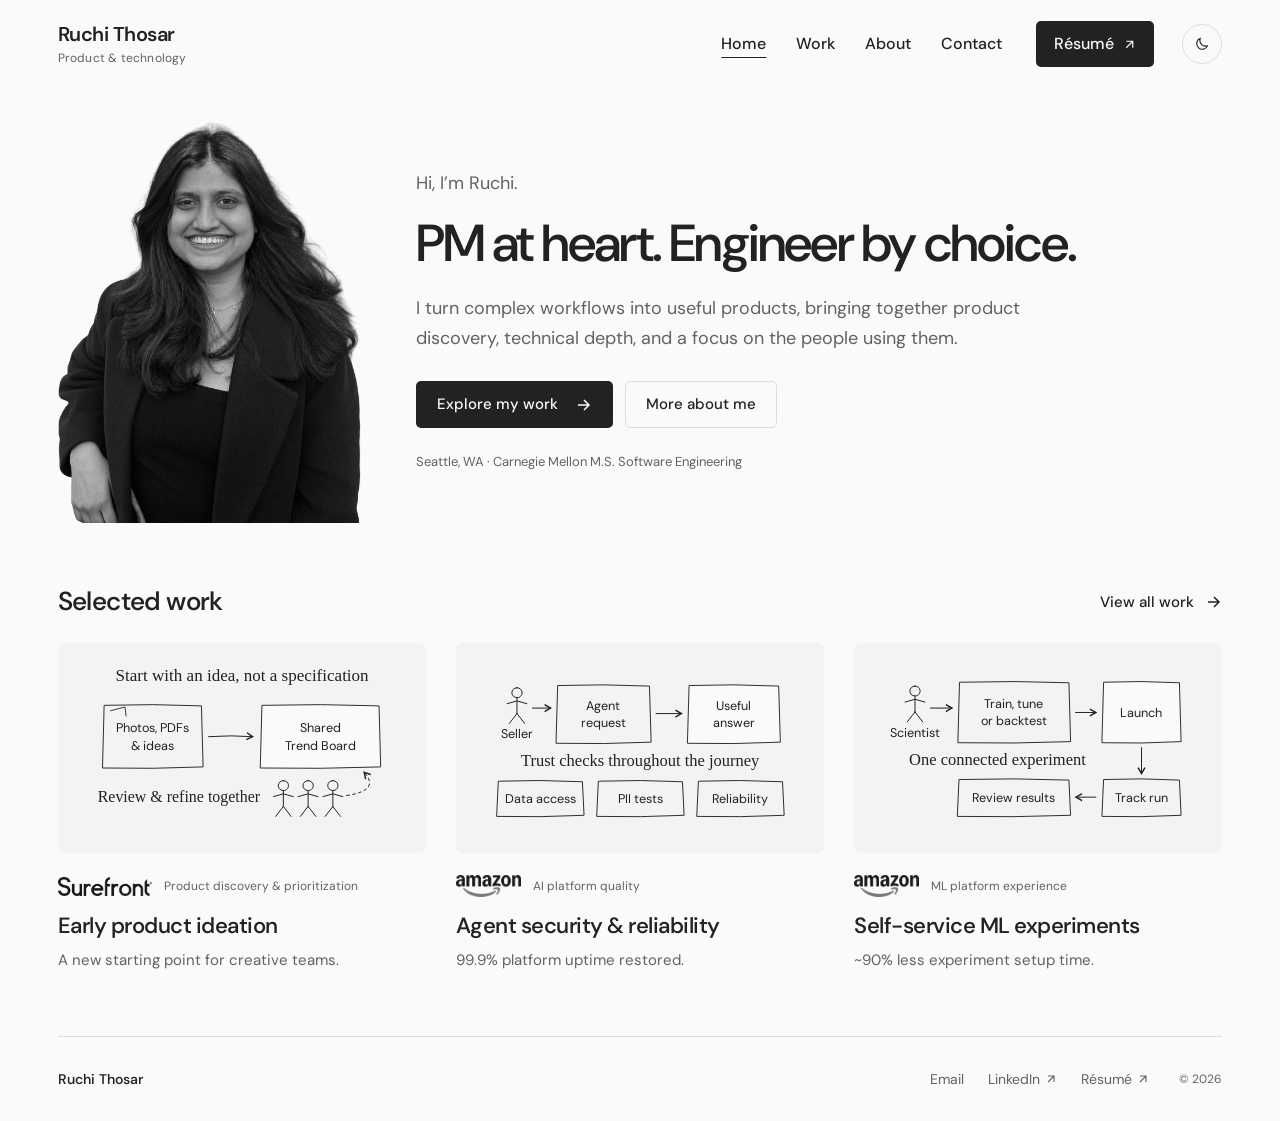
==== commit e3b99184: "Simplify homepage and add portfolio page navigation" ====
--- a/index.html
+++ b/index.html
@@ -1,83 +1,17 @@
 <!doctype html>
 <html lang="en"><head><meta charset="utf-8"><meta name="viewport" content="width=device-width, initial-scale=1">
-<title>Ruchi Thosar | Technical Product Manager</title><meta name="description" content="Technical product management with an engineering background. Explore Ruchi Thosar’s work at Amazon, Surefront, and Wolters Kluwer.">
-<meta name="theme-color" content="#fafafa"><meta property="og:title" content="Ruchi Thosar | Technical Product Manager"><meta property="og:description" content="Technical product management with an engineering background. Explore Ruchi Thosar’s work at Amazon, Surefront, and Wolters Kluwer."><meta property="og:type" content="website">
-<link rel="icon" href="favicon.svg" type="image/svg+xml"><script src="theme.js?v=1395b858ff9c"></script><script src="navigation.js?v=ec313df14b4d" defer></script><link rel="stylesheet" href="site.css?v=018fd486fe2b"></head>
-<body class="home-page"><a class="skip" href="#main">Skip to content</a><div class="wrap">
-<header class="header"><a class="brand" href="index.html" aria-label="Ruchi Thosar home">Ruchi Thosar<span class="brand-sub"> / portfolio</span></a>
-<nav class="nav" id="site-navigation" aria-label="Main navigation"><a href="index.html" aria-current="page">Home</a><details class="case-menu"><summary>Case studies <svg class="icon" viewBox="0 0 16 16" fill="none" aria-hidden="true"><path d="m4 6 4 4 4-4" stroke="currentColor" stroke-width="1.5"/></svg></summary><div class="case-menu-links"><a href="#work">All selected work</a><a href="surefront.html">Surefront: Product ideation</a><a href="reliability.html">Amazon: Agent security &amp; reliability</a><a href="experimentation.html">Amazon: ML experimentation</a><a href="chatbot.html">Wolters Kluwer: Support &amp; routing</a><a href="marketo.html">Wolters Kluwer: Marketo integration</a><a href="youtube.html">YouTube Bootcamp concept</a></div></details><a href="#skills">Skills</a><a href="#about">About</a><a href="#contact">Contact</a><a class="resume-link" href="ruchi-thosar-pm-resume.pdf" target="_blank" rel="noopener noreferrer">Résumé <svg class="icon" viewBox="0 0 16 16" fill="none" aria-hidden="true"><path d="M4 12 12 4M4 4h8v8" stroke="currentColor" stroke-width="1.5"/></svg></a></nav><button class="theme-toggle" type="button" data-theme-toggle aria-label="Switch to dark theme" title="Switch to dark theme" hidden><svg class="theme-moon" viewBox="0 0 24 24" fill="none" aria-hidden="true"><path d="M20.5 14.5A8.5 8.5 0 0 1 9.5 3.5a8.5 8.5 0 1 0 11 11Z" stroke="currentColor" stroke-width="1.7" stroke-linejoin="round"/></svg><svg class="theme-sun" viewBox="0 0 24 24" fill="none" aria-hidden="true"><circle cx="12" cy="12" r="4" stroke="currentColor" stroke-width="1.7"/><path d="M12 2v2M12 20v2M2 12h2M20 12h2M5 5l1.5 1.5M17.5 17.5 19 19M5 19l1.5-1.5M17.5 6.5 19 5" stroke="currentColor" stroke-width="1.7" stroke-linecap="round"/></svg><span class="theme-label">Dark</span></button><button class="menu-toggle" type="button" data-menu-toggle aria-controls="site-navigation" aria-expanded="false" hidden><svg class="icon" viewBox="0 0 18 18" fill="none" aria-hidden="true"><path d="M2 5h14M2 9h14M2 13h14" stroke="currentColor" stroke-width="1.5"/></svg><span>Menu</span></button></header>
+<title>Ruchi Thosar | Technical Product Manager</title><meta name="description" content="Product thinking with an engineering foundation. Explore my work in product discovery, AI platforms, and enterprise software.">
+<meta name="theme-color" content="#fafafa"><meta property="og:title" content="Ruchi Thosar | Technical Product Manager"><meta property="og:description" content="Product thinking with an engineering foundation. Explore my work in product discovery, AI platforms, and enterprise software."><meta property="og:type" content="website">
+<link rel="icon" href="favicon.svg" type="image/svg+xml"><script src="theme.js?v=1395b858ff9c"></script><script src="navigation.js?v=f2a00993703c" defer></script><link rel="stylesheet" href="site.css?v=018fd486fe2b"><link rel="stylesheet" href="portfolio.css?v=d4bd7ad31fdd"></head>
+<body class="portfolio-page home-view"><a class="skip" href="#main">Skip to content</a><div class="wrap">
+<header class="header site-header"><a class="brand" href="index.html" aria-label="Ruchi Thosar home">Ruchi Thosar<span class="brand-sub">Product &amp; technology</span></a>
+<nav class="nav" id="site-navigation" aria-label="Main navigation"><a href="index.html" aria-current="page">Home</a><a href="work.html">Work</a><a href="about.html">About</a><a href="contact.html">Contact</a><a class="resume-link" href="ruchi-thosar-pm-resume.pdf" target="_blank" rel="noopener noreferrer">Résumé <svg class="icon" viewBox="0 0 16 16" fill="none" aria-hidden="true"><path d="M4 12 12 4M4 4h8v8" stroke="currentColor" stroke-width="1.5"/></svg></a></nav><button class="theme-toggle" type="button" data-theme-toggle aria-label="Switch to dark theme" title="Switch to dark theme" hidden><svg class="theme-moon" viewBox="0 0 24 24" fill="none" aria-hidden="true"><path d="M20.5 14.5A8.5 8.5 0 0 1 9.5 3.5a8.5 8.5 0 1 0 11 11Z" stroke="currentColor" stroke-width="1.7" stroke-linejoin="round"/></svg><svg class="theme-sun" viewBox="0 0 24 24" fill="none" aria-hidden="true"><circle cx="12" cy="12" r="4" stroke="currentColor" stroke-width="1.7"/><path d="M12 2v2M12 20v2M2 12h2M20 12h2M5 5l1.5 1.5M17.5 17.5 19 19M5 19l1.5-1.5M17.5 6.5 19 5" stroke="currentColor" stroke-width="1.7" stroke-linecap="round"/></svg><span class="theme-label">Dark</span></button><button class="menu-toggle" type="button" data-menu-toggle aria-controls="site-navigation" aria-expanded="false" hidden><svg class="icon" viewBox="0 0 18 18" fill="none" aria-hidden="true"><path d="M2 5h14M2 9h14M2 13h14" stroke="currentColor" stroke-width="1.5"/></svg><span>Menu</span></button></header>
 <main id="main">
-  <section class="hero" aria-labelledby="intro">
-    <div class="portrait"><img src="ruchi-portrait-cutout.png" alt="Ruchi Thosar, smiling in a black blazer" width="1086" height="1448" fetchpriority="high"></div>
-    <div class="hero-content">
-      <p class="hero-greeting">Hi, I’m Ruchi.</p>
-      <h1 id="intro"><span>PM at heart.</span> <span>Engineer by choice.</span></h1>
-      <p class="hero-copy">I make complex workflows easier to use. From ML experiments at Amazon to product discovery at Surefront, I connect what people need with what a team can build.</p>
-      <div class="actions"><a class="text-link" href="#work">Explore my work <svg class="icon" viewBox="0 0 16 16" fill="none" aria-hidden="true"><path d="M2 8h11M8 3l5 5-5 5" stroke="currentColor" stroke-width="1.5"/></svg></a><a class="text-link quiet-link" href="mailto:thosar.ruchi@gmail.com">Get in touch <svg class="icon" viewBox="0 0 16 16" fill="none" aria-hidden="true"><path d="M4 12 12 4M4 4h8v8" stroke="currentColor" stroke-width="1.5"/></svg></a></div>
-      <p class="location">Seattle, WA <span>·</span> Carnegie Mellon, M.S. Software Engineering</p>
-    </div>
+  <section class="landing-hero" aria-labelledby="intro">
+    <div class="landing-portrait"><img src="ruchi-portrait-cutout.png" alt="Ruchi Thosar, smiling in a black blazer" width="1086" height="1448" fetchpriority="high"></div>
+    <div class="landing-intro"><p class="hello">Hi, I’m Ruchi.</p><h1 id="intro">PM at heart. Engineer by choice.</h1><p class="landing-description">I turn complex workflows into useful products, bringing together product discovery, technical depth, and a focus on the people using them.</p><div class="landing-actions"><a class="button button-primary" href="work.html">Explore my work <svg class="icon" viewBox="0 0 16 16" fill="none" aria-hidden="true"><path d="M2 8h11M8 3l5 5-5 5" stroke="currentColor" stroke-width="1.5"/></svg></a><a class="button button-secondary" href="about.html">More about me</a></div><p class="landing-location">Seattle, WA · Carnegie Mellon M.S. Software Engineering</p></div>
   </section>
-
-  <section class="section work" id="work" aria-labelledby="work-heading">
-    <div class="section-title"><h2 id="work-heading">Selected work</h2><p>Product discovery, AI platforms, and enterprise workflows.</p></div>
-    <div class="project-list"><article class="work-row" id="project-surefront">
-  <div class="project-copy"><div class="project-label"><img class="logo surefront" src="surefront-logo.png" alt="Surefront" loading="lazy"><span>Product discovery &amp; prioritization</span></div><h3><a href="surefront.html">Bringing early ideation into Surefront.</a></h3><p>Creative teams needed a place for inspiration before a product had a specification. I used client discovery and prioritization to shape a workflow for capturing and refining early ideas.</p><p class="project-impact"><strong>A new ideation workflow</strong> to capture inspiration, review it together, and add product details.</p><div class="work-case-links"><a class="case-link" href="surefront.html">Read case study <svg class="icon" viewBox="0 0 16 16" fill="none" aria-hidden="true"><path d="M2 8h11M8 3l5 5-5 5" stroke="currentColor" stroke-width="1.5"/></svg></a></div></div>
-  <a class="project-thumbnail" href="surefront.html" aria-label="Open Surefront: Bringing early ideation into Surefront."><svg viewBox="0 0 560 310" role="img" aria-labelledby="thumb-surefront-title" xmlns="http://www.w3.org/2000/svg"><title id="thumb-surefront-title">From collected inspiration to a shared Trend Board</title><defs><marker id="thumb-surefront-arrow" markerWidth="9" markerHeight="9" refX="7" refY="4.5" orient="auto"><path d="M1 1 L7 4.5 L1 8" fill="none" stroke="currentColor" stroke-width="1.5"/></marker></defs><text x="280" y="33" fill="currentColor" font-family="Caveat, cursive" font-size="31" text-anchor="middle">Start with an idea, not a specification</text><path d="M29 77 Q117.0 74 206 78 L209 189 Q117.0 193 26 191 Z" fill="var(--soft)" fill-opacity="0" stroke="currentColor" stroke-width="1.7"/><text x="117.0" y="125.5" fill="currentColor" font-family="'DM Sans', Arial, sans-serif" font-size="23" text-anchor="middle">Photos, PDFs</text><text x="117.0" y="157.5" fill="currentColor" font-family="'DM Sans', Arial, sans-serif" font-size="23" text-anchor="middle">&amp; ideas</text><path d="M40 87l27-7 2 17" fill="none" stroke="currentColor" stroke-width="1.6"/><path d="M219 134 Q262 131 299 134" fill="none" stroke="currentColor" stroke-width="1.8" stroke-linecap="round" marker-end="url(#thumb-surefront-arrow)"/><path d="M316 77 Q422.0 74 529 78 L532 189 Q422.0 193 313 191 Z" fill="var(--soft)" fill-opacity="1" stroke="currentColor" stroke-width="1.7"/><text x="422.0" y="125.5" fill="currentColor" font-family="'DM Sans', Arial, sans-serif" font-size="23" text-anchor="middle">Shared</text><text x="422.0" y="157.5" fill="currentColor" font-family="'DM Sans', Arial, sans-serif" font-size="23" text-anchor="middle">Trend Board</text><g transform="translate(355,230)" stroke="currentColor" fill="none" stroke-width="1.8" stroke-linecap="round"><path d="M0-16 C-12-16-13 1 0 2 C12 2 13-16 0-16Z M0 2 L0 31 M-18 13 L0 8 L18 13 M0 31 L-14 49 M0 31 L14 49"/></g><g transform="translate(400,230)" stroke="currentColor" fill="none" stroke-width="1.8" stroke-linecap="round"><path d="M0-16 C-12-16-13 1 0 2 C12 2 13-16 0-16Z M0 2 L0 31 M-18 13 L0 8 L18 13 M0 31 L-14 49 M0 31 L14 49"/></g><g transform="translate(445,230)" stroke="currentColor" fill="none" stroke-width="1.8" stroke-linecap="round"><path d="M0-16 C-12-16-13 1 0 2 C12 2 13-16 0-16Z M0 2 L0 31 M-18 13 L0 8 L18 13 M0 31 L-14 49 M0 31 L14 49"/></g><path d="M470 241 Q532 232 502 199" fill="none" stroke="currentColor" stroke-width="1.8" stroke-linecap="round" marker-end="url(#thumb-surefront-arrow)" stroke-dasharray="5 6"/><text x="165" y="252" fill="currentColor" font-family="Caveat, cursive" font-size="29" text-anchor="middle">Review &amp; refine together</text></svg></a>
-</article>
-<article class="work-row" id="project-reliability">
-  <div class="project-copy"><div class="project-label"><img class="logo amazon" src="amazon-logo.png" alt="Amazon" loading="lazy"><span>Agent security &amp; reliability</span></div><h3><a href="reliability.html">Building trust in forecasting agents.</a></h3><p>My work connected sensitive-data controls and adversarial evaluations with production reliability and observability, so agents could support real forecasting work responsibly.</p><p class="project-impact"><strong>99.9% platform uptime restored</strong> through reliability improvements across four agents.</p><div class="work-case-links"><a class="case-link" href="reliability.html">Read case study <svg class="icon" viewBox="0 0 16 16" fill="none" aria-hidden="true"><path d="M2 8h11M8 3l5 5-5 5" stroke="currentColor" stroke-width="1.5"/></svg></a></div></div>
-  <a class="project-thumbnail" href="reliability.html" aria-label="Open Amazon: Building trust in forecasting agents."><svg viewBox="0 0 560 310" role="img" aria-labelledby="thumb-reliability-title" xmlns="http://www.w3.org/2000/svg"><title id="thumb-reliability-title">Protect seller data and check agent behavior before returning an answer</title><defs><marker id="thumb-reliability-arrow" markerWidth="9" markerHeight="9" refX="7" refY="4.5" orient="auto"><path d="M1 1 L7 4.5 L1 8" fill="none" stroke="currentColor" stroke-width="1.5"/></marker></defs><g transform="translate(56,61)" stroke="currentColor" fill="none" stroke-width="1.8" stroke-linecap="round"><path d="M0-16 C-12-16-13 1 0 2 C12 2 13-16 0-16Z M0 2 L0 31 M-18 13 L0 8 L18 13 M0 31 L-14 49 M0 31 L14 49"/></g><text x="56" y="137" fill="currentColor" font-family="'DM Sans', Arial, sans-serif" font-size="23" text-anchor="middle">Seller</text><path d="M130 41 Q213.0 38 297 42 L300 144 Q213.0 148 127 146 Z" fill="var(--soft)" fill-opacity="0" stroke="currentColor" stroke-width="1.7"/><text x="213.0" y="85.0" fill="currentColor" font-family="'DM Sans', Arial, sans-serif" font-size="23" text-anchor="middle">Agent</text><text x="213.0" y="117.0" fill="currentColor" font-family="'DM Sans', Arial, sans-serif" font-size="23" text-anchor="middle">request</text><path d="M84 82 L117 82" fill="none" stroke="currentColor" stroke-width="1.8" stroke-linecap="round" marker-end="url(#thumb-reliability-arrow)"/><path d="M369 41 Q450.0 38 532 42 L535 144 Q450.0 148 366 146 Z" fill="var(--soft)" fill-opacity="1" stroke="currentColor" stroke-width="1.7"/><text x="450.0" y="85.0" fill="currentColor" font-family="'DM Sans', Arial, sans-serif" font-size="23" text-anchor="middle">Useful</text><text x="450.0" y="117.0" fill="currentColor" font-family="'DM Sans', Arial, sans-serif" font-size="23" text-anchor="middle">answer</text><path d="M309 92 L355 92" fill="none" stroke="currentColor" stroke-width="1.8" stroke-linecap="round" marker-end="url(#thumb-reliability-arrow)"/><text x="280" y="188" fill="currentColor" font-family="Caveat, cursive" font-size="30" text-anchor="middle">Trust checks throughout the journey</text><path d="M22 215 Q98.0 212 175 216 L178 277 Q98.0 281 19 279 Z" fill="var(--soft)" fill-opacity="0" stroke="currentColor" stroke-width="1.7"/><text x="98.0" y="254.5" fill="currentColor" font-family="'DM Sans', Arial, sans-serif" font-size="23" text-anchor="middle">Data access</text><path d="M204 215 Q280.0 212 357 216 L360 277 Q280.0 281 201 279 Z" fill="var(--soft)" fill-opacity="0" stroke="currentColor" stroke-width="1.7"/><text x="280.0" y="254.5" fill="currentColor" font-family="'DM Sans', Arial, sans-serif" font-size="23" text-anchor="middle">PII tests</text><path d="M386 215 Q462.0 212 539 216 L542 277 Q462.0 281 383 279 Z" fill="var(--soft)" fill-opacity="0" stroke="currentColor" stroke-width="1.7"/><text x="462.0" y="254.5" fill="currentColor" font-family="'DM Sans', Arial, sans-serif" font-size="23" text-anchor="middle">Reliability</text></svg></a>
-</article>
-<article class="work-row" id="project-experimentation">
-  <div class="project-copy"><div class="project-label"><img class="logo amazon" src="amazon-logo.png" alt="Amazon" loading="lazy"><span>ML platform experience</span></div><h3><a href="experimentation.html">Simplifying ML experimentation.</a></h3><p>Scientists needed to launch experiments without repeating configuration work. I built self-service workflows that connect the request, run status, and results.</p><p class="project-impact"><strong>~90% less setup time</strong>, supporting approximately 20–25 experiment jobs a day.</p><div class="work-case-links"><a class="case-link" href="experimentation.html">Read case study <svg class="icon" viewBox="0 0 16 16" fill="none" aria-hidden="true"><path d="M2 8h11M8 3l5 5-5 5" stroke="currentColor" stroke-width="1.5"/></svg></a></div></div>
-  <a class="project-thumbnail" href="experimentation.html" aria-label="Open Amazon: Simplifying ML experimentation."><svg viewBox="0 0 560 310" role="img" aria-labelledby="thumb-experimentation-title" xmlns="http://www.w3.org/2000/svg"><title id="thumb-experimentation-title">A scientist requests a job, tracks its run, and finds the results</title><defs><marker id="thumb-experimentation-arrow" markerWidth="9" markerHeight="9" refX="7" refY="4.5" orient="auto"><path d="M1 1 L7 4.5 L1 8" fill="none" stroke="currentColor" stroke-width="1.5"/></marker></defs><g transform="translate(56,58)" stroke="currentColor" fill="none" stroke-width="1.8" stroke-linecap="round"><path d="M0-16 C-12-16-13 1 0 2 C12 2 13-16 0-16Z M0 2 L0 31 M-18 13 L0 8 L18 13 M0 31 L-14 49 M0 31 L14 49"/></g><text x="56" y="135" fill="currentColor" font-family="'DM Sans', Arial, sans-serif" font-size="23" text-anchor="middle">Scientist</text><path d="M137 35 Q236.0 32 336 36 L339 143 Q236.0 147 134 145 Z" fill="var(--soft)" fill-opacity="0" stroke="currentColor" stroke-width="1.7"/><text x="236.0" y="81.5" fill="currentColor" font-family="'DM Sans', Arial, sans-serif" font-size="23" text-anchor="middle">Train, tune</text><text x="236.0" y="113.5" fill="currentColor" font-family="'DM Sans', Arial, sans-serif" font-size="23" text-anchor="middle">or backtest</text><path d="M84 82 L123 82" fill="none" stroke="currentColor" stroke-width="1.8" stroke-linecap="round" marker-end="url(#thumb-experimentation-arrow)"/><path d="M399 35 Q467.5 32 537 36 L540 143 Q467.5 147 396 145 Z" fill="var(--soft)" fill-opacity="1" stroke="currentColor" stroke-width="1.7"/><text x="467.5" y="97.5" fill="currentColor" font-family="'DM Sans', Arial, sans-serif" font-size="23" text-anchor="middle">Launch</text><path d="M348 90 L385 90" fill="none" stroke="currentColor" stroke-width="1.8" stroke-linecap="round" marker-end="url(#thumb-experimentation-arrow)"/><path d="M136 212 Q235.5 209 336 213 L339 277 Q235.5 281 133 279 Z" fill="var(--soft)" fill-opacity="0" stroke="currentColor" stroke-width="1.7"/><text x="235.5" y="253.0" fill="currentColor" font-family="'DM Sans', Arial, sans-serif" font-size="23" text-anchor="middle">Review results</text><path d="M399 212 Q467.5 209 537 213 L540 277 Q467.5 281 396 279 Z" fill="var(--soft)" fill-opacity="0" stroke="currentColor" stroke-width="1.7"/><text x="467.5" y="253.0" fill="currentColor" font-family="'DM Sans', Arial, sans-serif" font-size="23" text-anchor="middle">Track run</text><path d="M468 154 L468 201" fill="none" stroke="currentColor" stroke-width="1.8" stroke-linecap="round" marker-end="url(#thumb-experimentation-arrow)"/><path d="M385 244 L349 244" fill="none" stroke="currentColor" stroke-width="1.8" stroke-linecap="round" marker-end="url(#thumb-experimentation-arrow)"/><text x="206" y="185" fill="currentColor" font-family="Caveat, cursive" font-size="30" text-anchor="middle">One connected experiment</text></svg></a>
-</article>
-<article class="work-row" id="wolters-kluwer">
-  <div class="project-copy"><div class="project-label"><img class="logo wk" src="wolters-kluwer-logo.png" alt="Wolters Kluwer" loading="lazy"><span>Salesforce support &amp; sales</span></div><h3>Connecting support and sales in Salesforce.</h3><p>I improved Salesforce workflows from routing customers to the right support agent to automating the Marketo lead handoff.</p><p class="project-impact"><strong>30–40% less service-team turnaround time</strong> from the combined chat and routing improvements. The lead-handoff work supported Salesforce workflows serving <strong>400+ sales representatives.</strong></p><div class="work-case-links"><a class="case-link" href="chatbot.html">Support &amp; routing <svg class="icon" viewBox="0 0 16 16" fill="none" aria-hidden="true"><path d="M2 8h11M8 3l5 5-5 5" stroke="currentColor" stroke-width="1.5"/></svg></a><a class="case-link" href="marketo.html">Marketo integration <svg class="icon" viewBox="0 0 16 16" fill="none" aria-hidden="true"><path d="M2 8h11M8 3l5 5-5 5" stroke="currentColor" stroke-width="1.5"/></svg></a></div></div>
-  <a class="project-thumbnail" href="chatbot.html" aria-label="Open Wolters Kluwer: Connecting support and sales in Salesforce."><svg viewBox="0 0 560 310" role="img" aria-labelledby="thumb-wk-title" xmlns="http://www.w3.org/2000/svg"><title id="thumb-wk-title">Customer support routing and marketing-to-sales handoff in Salesforce</title><defs><marker id="thumb-wk-arrow" markerWidth="9" markerHeight="9" refX="7" refY="4.5" orient="auto"><path d="M1 1 L7 4.5 L1 8" fill="none" stroke="currentColor" stroke-width="1.5"/></marker></defs><text x="23" y="31" fill="currentColor" font-family="Caveat, cursive" font-size="30" text-anchor="start">Customer support</text><path d="M24 53 Q97.5 50 172 54 L175 122 Q97.5 126 21 124 Z" fill="var(--soft)" fill-opacity="0" stroke="currentColor" stroke-width="1.7"/><text x="97.5" y="96.0" fill="currentColor" font-family="'DM Sans', Arial, sans-serif" font-size="23" text-anchor="middle">Customer</text><path d="M208 53 Q281.5 50 356 54 L359 122 Q281.5 126 205 124 Z" fill="var(--soft)" fill-opacity="0" stroke="currentColor" stroke-width="1.7"/><text x="281.5" y="96.0" fill="currentColor" font-family="'DM Sans', Arial, sans-serif" font-size="23" text-anchor="middle">Route chat</text><path d="M392 53 Q465.5 50 540 54 L543 122 Q465.5 126 389 124 Z" fill="var(--soft)" fill-opacity="1" stroke="currentColor" stroke-width="1.7"/><text x="465.5" y="96.0" fill="currentColor" font-family="'DM Sans', Arial, sans-serif" font-size="23" text-anchor="middle">Right agent</text><path d="M181 88 L197 88" fill="none" stroke="currentColor" stroke-width="1.8" stroke-linecap="round" marker-end="url(#thumb-wk-arrow)"/><path d="M365 88 L381 88" fill="none" stroke="currentColor" stroke-width="1.8" stroke-linecap="round" marker-end="url(#thumb-wk-arrow)"/><text x="23" y="193" fill="currentColor" font-family="Caveat, cursive" font-size="30" text-anchor="start">Marketing to sales</text><path d="M24 216 Q97.5 213 172 217 L175 285 Q97.5 289 21 287 Z" fill="var(--soft)" fill-opacity="0" stroke="currentColor" stroke-width="1.7"/><text x="97.5" y="259.0" fill="currentColor" font-family="'DM Sans', Arial, sans-serif" font-size="23" text-anchor="middle">Marketo</text><path d="M208 216 Q281.5 213 356 217 L359 285 Q281.5 289 205 287 Z" fill="var(--soft)" fill-opacity="0" stroke="currentColor" stroke-width="1.7"/><text x="281.5" y="259.0" fill="currentColor" font-family="'DM Sans', Arial, sans-serif" font-size="23" text-anchor="middle">Salesforce</text><path d="M392 216 Q465.5 213 540 217 L543 285 Q465.5 289 389 287 Z" fill="var(--soft)" fill-opacity="1" stroke="currentColor" stroke-width="1.7"/><text x="465.5" y="259.0" fill="currentColor" font-family="'DM Sans', Arial, sans-serif" font-size="23" text-anchor="middle">Follow-up</text><path d="M181 251 L197 251" fill="none" stroke="currentColor" stroke-width="1.8" stroke-linecap="round" marker-end="url(#thumb-wk-arrow)"/><path d="M365 251 L381 251" fill="none" stroke="currentColor" stroke-width="1.8" stroke-linecap="round" marker-end="url(#thumb-wk-arrow)"/></svg></a>
-</article>
-<article class="work-row" id="youtube-bootcamp">
-  <div class="project-copy"><div class="project-label"><span class="concept-name">YouTube Bootcamp</span><span>CMU · Academic product strategy</span></div><h3><a href="youtube.html">A learning community for emerging creators.</a></h3><p>A concept combining practical courses, mentorship, and peer feedback. I defined the first audience, MVP, pricing approach, and path to market.</p><p class="project-impact"><strong>Academic strategy case.</strong> An MVP and validation plan; not launched.</p><div class="work-case-links"><a class="case-link" href="youtube.html">Read case study <svg class="icon" viewBox="0 0 16 16" fill="none" aria-hidden="true"><path d="M2 8h11M8 3l5 5-5 5" stroke="currentColor" stroke-width="1.5"/></svg></a></div></div>
-  <a class="project-thumbnail" href="youtube.html" aria-label="Open YouTube Bootcamp: A learning community for emerging creators."><svg viewBox="0 0 560 310" role="img" aria-labelledby="thumb-youtube-title" xmlns="http://www.w3.org/2000/svg"><title id="thumb-youtube-title">A proposed learning and feedback loop for emerging YouTube creators</title><defs><marker id="thumb-youtube-arrow" markerWidth="9" markerHeight="9" refX="7" refY="4.5" orient="auto"><path d="M1 1 L7 4.5 L1 8" fill="none" stroke="currentColor" stroke-width="1.5"/></marker></defs><g transform="translate(55,51)" stroke="currentColor" fill="none" stroke-width="1.8" stroke-linecap="round"><path d="M0-16 C-12-16-13 1 0 2 C12 2 13-16 0-16Z M0 2 L0 31 M-18 13 L0 8 L18 13 M0 31 L-14 49 M0 31 L14 49"/></g><text x="55" y="128" fill="currentColor" font-family="'DM Sans', Arial, sans-serif" font-size="23" text-anchor="middle">Creator</text><path d="M137 29 Q223.0 26 310 30 L313 130 Q223.0 134 134 132 Z" fill="var(--soft)" fill-opacity="0" stroke="currentColor" stroke-width="1.7"/><text x="223.0" y="72.0" fill="currentColor" font-family="'DM Sans', Arial, sans-serif" font-size="23" text-anchor="middle">Learn &amp;</text><text x="223.0" y="104.0" fill="currentColor" font-family="'DM Sans', Arial, sans-serif" font-size="23" text-anchor="middle">practice</text><path d="M83 75 L123 75" fill="none" stroke="currentColor" stroke-width="1.8" stroke-linecap="round" marker-end="url(#thumb-youtube-arrow)"/><path d="M373 29 Q456.0 26 540 30 L543 130 Q456.0 134 370 132 Z" fill="var(--soft)" fill-opacity="0" stroke="currentColor" stroke-width="1.7"/><text x="456.0" y="72.0" fill="currentColor" font-family="'DM Sans', Arial, sans-serif" font-size="23" text-anchor="middle">Peer</text><text x="456.0" y="104.0" fill="currentColor" font-family="'DM Sans', Arial, sans-serif" font-size="23" text-anchor="middle">feedback</text><path d="M322 80 L359 80" fill="none" stroke="currentColor" stroke-width="1.8" stroke-linecap="round" marker-end="url(#thumb-youtube-arrow)"/><path d="M373 208 Q456.0 205 540 209 L543 282 Q456.0 286 370 284 Z" fill="var(--soft)" fill-opacity="1" stroke="currentColor" stroke-width="1.7"/><text x="456.0" y="253.5" fill="currentColor" font-family="'DM Sans', Arial, sans-serif" font-size="23" text-anchor="middle">Next video</text><path d="M456 141 L456 197" fill="none" stroke="currentColor" stroke-width="1.8" stroke-linecap="round" marker-end="url(#thumb-youtube-arrow)"/><path d="M359 247 L340 247 L340 164 L223 164 L223 142" fill="none" stroke="currentColor" stroke-width="1.8" stroke-linecap="round" marker-end="url(#thumb-youtube-arrow)" stroke-dasharray="5 6"/><text x="159" y="193" fill="currentColor" font-family="Caveat, cursive" font-size="29" text-anchor="middle">Create. Learn. Repeat.</text></svg></a>
-</article></div>
-  </section>
-
-  <section class="section skills" id="skills" aria-labelledby="skills-heading">
-    <div class="section-title"><h2 id="skills-heading">Skills</h2></div>
-    <dl class="skill-list">
-      <div><dt>Product thinking</dt><dd><p>Define the user problem and decide what to prioritize.</p><span>Stakeholder discovery · PRDs &amp; user stories · Roadmap prioritization · Product KPIs</span></dd></div>
-      <div><dt>Product execution</dt><dd><p>Keep user needs, scope, and engineering decisions connected.</p><span>Cross-functional delivery · Scope negotiation · UAT &amp; feedback · Release readiness</span></dd></div>
-      <div><dt>AI product quality</dt><dd><p>Evaluate agent behavior, data protection, and production reliability.</p><span>Agent workflows · Adversarial evaluations · Sensitive-data controls · Observability &amp; reliability</span></dd></div>
-      <div><dt>Technical foundation</dt><dd><p>Work through implementation details and their product trade-offs.</p><span>Python · SQL · REST APIs · AWS · Salesforce · Data &amp; ML platforms</span></dd></div>
-    </dl>
-    <p class="tools-note">Tools I work with: Jira, Confluence, Figma, CloudWatch, and Git.</p>
-  </section>
-
-  <section class="section about" id="about" aria-labelledby="about-heading">
-    <div><h2 id="about-heading">About me</h2></div>
-    <div class="about-copy"><p>My work has taken me from Salesforce workflows at Wolters Kluwer to product discovery at Surefront and AI platforms at Amazon. Across these teams, I’ve been drawn to the same questions: who needs this, what gets in their way, and which problem should we solve first?</p><p>Moving into <strong>product management</strong> is the next step. I bring an engineer’s understanding of implementation and reliability, along with experience turning stakeholder needs into product requirements, priorities, and measurable outcomes.</p><p class="about-credential">M.S. in Software Engineering, Carnegie Mellon University. B.Tech. in Computer Science, University of Mumbai</p></div>
-  </section>
-
-  <section class="section experience" id="experience" aria-labelledby="experience-heading">
-    <div class="section-title"><h2 id="experience-heading">Experience</h2></div>
-    <div class="experience-list">
-      <details class="experience-item" name="experience">
-        <summary><span class="experience-company"><img class="logo amazon" src="amazon-logo.png" alt="Amazon" width="360" height="120" loading="lazy"></span><span class="experience-title">Software Engineer<span>Forecasting Labs · AI / ML platforms</span></span><span class="experience-date">Jun 2025 – present</span><span class="expand-icon" aria-hidden="true"></span></summary>
-        <div class="experience-body"><p>I build platforms and agents for demand forecasting, connecting scientists’ workflows with the infrastructure needed to run them.</p><ul><li>Delivered self-service experimentation and model-validation workflows.</li><li>Worked on agent security evaluations, runtime reliability, and tool-level observability.</li><li>Coordinated a forecasting migration across six marketplaces and validated data parity across teams.</li></ul></div>
-      </details>
-      <details class="experience-item" name="experience">
-        <summary><span class="experience-company"><img class="logo surefront" src="surefront-logo.png" alt="Surefront" width="654" height="135" loading="lazy"></span><span class="experience-title">Product Manager<span>CMU industry studio · Product lifecycle management</span></span><span class="experience-date">Jan – Dec 2024</span><span class="expand-icon" aria-hidden="true"></span></summary>
-        <div class="experience-body"><p>I worked with client stakeholders and a four-person team to shape and deliver an ideation workflow across two releases.</p><ul><li>Translated 40+ business requirements and Figma walkthroughs into PRDs and prioritized stories.</li><li>Negotiated scope around dependencies, client feedback, and team capacity.</li><li>Connected demos and UAT feedback to the next iteration while contributing to the backend.</li></ul></div>
-      </details>
-      <details class="experience-item" name="experience">
-        <summary><span class="experience-company"><img class="logo wk" src="wolters-kluwer-logo.png" alt="Wolters Kluwer" width="792" height="155" loading="lazy"></span><span class="experience-title">Enterprise Software Engineer I → II<span>Health, Tax &amp; Accounting · Salesforce</span></span><span class="experience-date">Oct 2020 – Jun 2023</span><span class="expand-icon" aria-hidden="true"></span></summary>
-        <div class="experience-body"><p>I built enterprise workflows for sales and support teams, from requirements and integrations through user acceptance testing.</p><ul><li>Integrated Marketo with Salesforce workflows serving 400+ sales representatives.</li><li>Improved chat and routing through Einstein Bots and Omni-Channel.</li><li>Triaged 150+ customer-reported issues during UAT with business and engineering stakeholders.</li></ul></div>
-      </details>
-    </div>
-  </section>
-
-  <section class="contact" id="contact" aria-labelledby="contact-heading"><h2 id="contact-heading">Get in touch</h2><p>I’m interested in technical product roles where I can connect user needs, product decisions, and engineering.</p><div class="actions"><a class="text-link" href="mailto:thosar.ruchi@gmail.com">Email me <svg class="icon" viewBox="0 0 16 16" fill="none" aria-hidden="true"><path d="M4 12 12 4M4 4h8v8" stroke="currentColor" stroke-width="1.5"/></svg></a><a class="text-link" href="https://www.linkedin.com/in/ruchi-thosar/" target="_blank" rel="noopener noreferrer">LinkedIn <svg class="icon" viewBox="0 0 16 16" fill="none" aria-hidden="true"><path d="M4 12 12 4M4 4h8v8" stroke="currentColor" stroke-width="1.5"/></svg></a></div></section>
+  <section class="featured-work" id="work" aria-labelledby="selected-work-heading"><div class="gallery-heading"><h2 id="selected-work-heading">Selected work</h2><a class="all-work-link" href="work.html">View all work <svg class="icon" viewBox="0 0 16 16" fill="none" aria-hidden="true"><path d="M2 8h11M8 3l5 5-5 5" stroke="currentColor" stroke-width="1.5"/></svg></a></div><div class="project-gallery featured-gallery"><article class="project-card" id="project-surefront"><a class="project-card-link" href="surefront.html"><div class="project-art"><svg viewBox="0 0 560 310" role="img" aria-labelledby="thumb-surefront-title" xmlns="http://www.w3.org/2000/svg"><title id="thumb-surefront-title">From collected inspiration to a shared Trend Board</title><defs><marker id="thumb-surefront-arrow" markerWidth="9" markerHeight="9" refX="7" refY="4.5" orient="auto"><path d="M1 1 L7 4.5 L1 8" fill="none" stroke="currentColor" stroke-width="1.5"/></marker></defs><text x="280" y="33" fill="currentColor" font-family="Caveat, cursive" font-size="31" text-anchor="middle">Start with an idea, not a specification</text><path d="M29 77 Q117.0 74 206 78 L209 189 Q117.0 193 26 191 Z" fill="var(--soft)" fill-opacity="0" stroke="currentColor" stroke-width="1.7"/><text x="117.0" y="125.5" fill="currentColor" font-family="'DM Sans', Arial, sans-serif" font-size="23" text-anchor="middle">Photos, PDFs</text><text x="117.0" y="157.5" fill="currentColor" font-family="'DM Sans', Arial, sans-serif" font-size="23" text-anchor="middle">&amp; ideas</text><path d="M40 87l27-7 2 17" fill="none" stroke="currentColor" stroke-width="1.6"/><path d="M219 134 Q262 131 299 134" fill="none" stroke="currentColor" stroke-width="1.8" stroke-linecap="round" marker-end="url(#thumb-surefront-arrow)"/><path d="M316 77 Q422.0 74 529 78 L532 189 Q422.0 193 313 191 Z" fill="var(--soft)" fill-opacity="1" stroke="currentColor" stroke-width="1.7"/><text x="422.0" y="125.5" fill="currentColor" font-family="'DM Sans', Arial, sans-serif" font-size="23" text-anchor="middle">Shared</text><text x="422.0" y="157.5" fill="currentColor" font-family="'DM Sans', Arial, sans-serif" font-size="23" text-anchor="middle">Trend Board</text><g transform="translate(355,230)" stroke="currentColor" fill="none" stroke-width="1.8" stroke-linecap="round"><path d="M0-16 C-12-16-13 1 0 2 C12 2 13-16 0-16Z M0 2 L0 31 M-18 13 L0 8 L18 13 M0 31 L-14 49 M0 31 L14 49"/></g><g transform="translate(400,230)" stroke="currentColor" fill="none" stroke-width="1.8" stroke-linecap="round"><path d="M0-16 C-12-16-13 1 0 2 C12 2 13-16 0-16Z M0 2 L0 31 M-18 13 L0 8 L18 13 M0 31 L-14 49 M0 31 L14 49"/></g><g transform="translate(445,230)" stroke="currentColor" fill="none" stroke-width="1.8" stroke-linecap="round"><path d="M0-16 C-12-16-13 1 0 2 C12 2 13-16 0-16Z M0 2 L0 31 M-18 13 L0 8 L18 13 M0 31 L-14 49 M0 31 L14 49"/></g><path d="M470 241 Q532 232 502 199" fill="none" stroke="currentColor" stroke-width="1.8" stroke-linecap="round" marker-end="url(#thumb-surefront-arrow)" stroke-dasharray="5 6"/><text x="165" y="252" fill="currentColor" font-family="Caveat, cursive" font-size="29" text-anchor="middle">Review &amp; refine together</text></svg><span class="project-open" aria-hidden="true"><svg class="icon" viewBox="0 0 16 16" fill="none" aria-hidden="true"><path d="M4 12 12 4M4 4h8v8" stroke="currentColor" stroke-width="1.5"/></svg></span></div><div class="project-brand"><img class="logo surefront" src="surefront-logo.png" alt="Surefront" loading="lazy"><span>Product discovery &amp; prioritization</span></div><h2>Early product ideation</h2><p>A new starting point for creative teams.</p></a></article><article class="project-card" id="project-reliability"><a class="project-card-link" href="reliability.html"><div class="project-art"><svg viewBox="0 0 560 310" role="img" aria-labelledby="thumb-reliability-title" xmlns="http://www.w3.org/2000/svg"><title id="thumb-reliability-title">Protect seller data and check agent behavior before returning an answer</title><defs><marker id="thumb-reliability-arrow" markerWidth="9" markerHeight="9" refX="7" refY="4.5" orient="auto"><path d="M1 1 L7 4.5 L1 8" fill="none" stroke="currentColor" stroke-width="1.5"/></marker></defs><g transform="translate(56,61)" stroke="currentColor" fill="none" stroke-width="1.8" stroke-linecap="round"><path d="M0-16 C-12-16-13 1 0 2 C12 2 13-16 0-16Z M0 2 L0 31 M-18 13 L0 8 L18 13 M0 31 L-14 49 M0 31 L14 49"/></g><text x="56" y="137" fill="currentColor" font-family="'DM Sans', Arial, sans-serif" font-size="23" text-anchor="middle">Seller</text><path d="M130 41 Q213.0 38 297 42 L300 144 Q213.0 148 127 146 Z" fill="var(--soft)" fill-opacity="0" stroke="currentColor" stroke-width="1.7"/><text x="213.0" y="85.0" fill="currentColor" font-family="'DM Sans', Arial, sans-serif" font-size="23" text-anchor="middle">Agent</text><text x="213.0" y="117.0" fill="currentColor" font-family="'DM Sans', Arial, sans-serif" font-size="23" text-anchor="middle">request</text><path d="M84 82 L117 82" fill="none" stroke="currentColor" stroke-width="1.8" stroke-linecap="round" marker-end="url(#thumb-reliability-arrow)"/><path d="M369 41 Q450.0 38 532 42 L535 144 Q450.0 148 366 146 Z" fill="var(--soft)" fill-opacity="1" stroke="currentColor" stroke-width="1.7"/><text x="450.0" y="85.0" fill="currentColor" font-family="'DM Sans', Arial, sans-serif" font-size="23" text-anchor="middle">Useful</text><text x="450.0" y="117.0" fill="currentColor" font-family="'DM Sans', Arial, sans-serif" font-size="23" text-anchor="middle">answer</text><path d="M309 92 L355 92" fill="none" stroke="currentColor" stroke-width="1.8" stroke-linecap="round" marker-end="url(#thumb-reliability-arrow)"/><text x="280" y="188" fill="currentColor" font-family="Caveat, cursive" font-size="30" text-anchor="middle">Trust checks throughout the journey</text><path d="M22 215 Q98.0 212 175 216 L178 277 Q98.0 281 19 279 Z" fill="var(--soft)" fill-opacity="0" stroke="currentColor" stroke-width="1.7"/><text x="98.0" y="254.5" fill="currentColor" font-family="'DM Sans', Arial, sans-serif" font-size="23" text-anchor="middle">Data access</text><path d="M204 215 Q280.0 212 357 216 L360 277 Q280.0 281 201 279 Z" fill="var(--soft)" fill-opacity="0" stroke="currentColor" stroke-width="1.7"/><text x="280.0" y="254.5" fill="currentColor" font-family="'DM Sans', Arial, sans-serif" font-size="23" text-anchor="middle">PII tests</text><path d="M386 215 Q462.0 212 539 216 L542 277 Q462.0 281 383 279 Z" fill="var(--soft)" fill-opacity="0" stroke="currentColor" stroke-width="1.7"/><text x="462.0" y="254.5" fill="currentColor" font-family="'DM Sans', Arial, sans-serif" font-size="23" text-anchor="middle">Reliability</text></svg><span class="project-open" aria-hidden="true"><svg class="icon" viewBox="0 0 16 16" fill="none" aria-hidden="true"><path d="M4 12 12 4M4 4h8v8" stroke="currentColor" stroke-width="1.5"/></svg></span></div><div class="project-brand"><img class="logo amazon" src="amazon-logo.png" alt="Amazon" loading="lazy"><span>AI platform quality</span></div><h2>Agent security &amp; reliability</h2><p>99.9% platform uptime restored.</p></a></article><article class="project-card" id="project-experimentation"><a class="project-card-link" href="experimentation.html"><div class="project-art"><svg viewBox="0 0 560 310" role="img" aria-labelledby="thumb-experimentation-title" xmlns="http://www.w3.org/2000/svg"><title id="thumb-experimentation-title">A scientist requests a job, tracks its run, and finds the results</title><defs><marker id="thumb-experimentation-arrow" markerWidth="9" markerHeight="9" refX="7" refY="4.5" orient="auto"><path d="M1 1 L7 4.5 L1 8" fill="none" stroke="currentColor" stroke-width="1.5"/></marker></defs><g transform="translate(56,58)" stroke="currentColor" fill="none" stroke-width="1.8" stroke-linecap="round"><path d="M0-16 C-12-16-13 1 0 2 C12 2 13-16 0-16Z M0 2 L0 31 M-18 13 L0 8 L18 13 M0 31 L-14 49 M0 31 L14 49"/></g><text x="56" y="135" fill="currentColor" font-family="'DM Sans', Arial, sans-serif" font-size="23" text-anchor="middle">Scientist</text><path d="M137 35 Q236.0 32 336 36 L339 143 Q236.0 147 134 145 Z" fill="var(--soft)" fill-opacity="0" stroke="currentColor" stroke-width="1.7"/><text x="236.0" y="81.5" fill="currentColor" font-family="'DM Sans', Arial, sans-serif" font-size="23" text-anchor="middle">Train, tune</text><text x="236.0" y="113.5" fill="currentColor" font-family="'DM Sans', Arial, sans-serif" font-size="23" text-anchor="middle">or backtest</text><path d="M84 82 L123 82" fill="none" stroke="currentColor" stroke-width="1.8" stroke-linecap="round" marker-end="url(#thumb-experimentation-arrow)"/><path d="M399 35 Q467.5 32 537 36 L540 143 Q467.5 147 396 145 Z" fill="var(--soft)" fill-opacity="1" stroke="currentColor" stroke-width="1.7"/><text x="467.5" y="97.5" fill="currentColor" font-family="'DM Sans', Arial, sans-serif" font-size="23" text-anchor="middle">Launch</text><path d="M348 90 L385 90" fill="none" stroke="currentColor" stroke-width="1.8" stroke-linecap="round" marker-end="url(#thumb-experimentation-arrow)"/><path d="M136 212 Q235.5 209 336 213 L339 277 Q235.5 281 133 279 Z" fill="var(--soft)" fill-opacity="0" stroke="currentColor" stroke-width="1.7"/><text x="235.5" y="253.0" fill="currentColor" font-family="'DM Sans', Arial, sans-serif" font-size="23" text-anchor="middle">Review results</text><path d="M399 212 Q467.5 209 537 213 L540 277 Q467.5 281 396 279 Z" fill="var(--soft)" fill-opacity="0" stroke="currentColor" stroke-width="1.7"/><text x="467.5" y="253.0" fill="currentColor" font-family="'DM Sans', Arial, sans-serif" font-size="23" text-anchor="middle">Track run</text><path d="M468 154 L468 201" fill="none" stroke="currentColor" stroke-width="1.8" stroke-linecap="round" marker-end="url(#thumb-experimentation-arrow)"/><path d="M385 244 L349 244" fill="none" stroke="currentColor" stroke-width="1.8" stroke-linecap="round" marker-end="url(#thumb-experimentation-arrow)"/><text x="206" y="185" fill="currentColor" font-family="Caveat, cursive" font-size="30" text-anchor="middle">One connected experiment</text></svg><span class="project-open" aria-hidden="true"><svg class="icon" viewBox="0 0 16 16" fill="none" aria-hidden="true"><path d="M4 12 12 4M4 4h8v8" stroke="currentColor" stroke-width="1.5"/></svg></span></div><div class="project-brand"><img class="logo amazon" src="amazon-logo.png" alt="Amazon" loading="lazy"><span>ML platform experience</span></div><h2>Self-service ML experiments</h2><p>~90% less experiment setup time.</p></a></article></div></section>
 </main>
-
-<footer class="footer"><span>© 2026 Ruchi Thosar</span><span><a href="mailto:thosar.ruchi@gmail.com">Email</a> &nbsp; · &nbsp; <a href="https://www.linkedin.com/in/ruchi-thosar/" target="_blank" rel="noopener noreferrer">LinkedIn</a></span></footer>
+<footer class="site-footer" id="contact"><a class="footer-name" href="index.html">Ruchi Thosar</a><div class="footer-links"><a href="mailto:thosar.ruchi@gmail.com">Email</a><a href="https://www.linkedin.com/in/ruchi-thosar/" target="_blank" rel="noopener noreferrer">LinkedIn <svg class="icon" viewBox="0 0 16 16" fill="none" aria-hidden="true"><path d="M4 12 12 4M4 4h8v8" stroke="currentColor" stroke-width="1.5"/></svg></a><a href="ruchi-thosar-pm-resume.pdf" target="_blank" rel="noopener noreferrer">Résumé <svg class="icon" viewBox="0 0 16 16" fill="none" aria-hidden="true"><path d="M4 12 12 4M4 4h8v8" stroke="currentColor" stroke-width="1.5"/></svg></a></div><span class="copyright">© 2026</span></footer>
 </div></body></html>
--- a/portfolio.css
+++ b/portfolio.css
@@ -0,0 +1,79 @@
+/* Portfolio pages use a compact gallery. Case study interiors keep their existing styles. */
+.site-header{min-height:88px;gap:28px;border-bottom:0;padding:14px 0}
+.site-header .brand{font-size:20px;line-height:1.3;font-weight:600;letter-spacing:-.5px}
+.site-header .brand-sub{display:block;margin:4px 0 0;font-size:12px;font-weight:400;letter-spacing:.2px}
+.site-header .nav{gap:30px;font-size:16px;font-weight:500}
+.site-header .nav>a{padding:9px 0;text-decoration:none}
+.site-header .nav>a:hover,.site-header .nav>a[aria-current="page"]{text-decoration:underline;text-underline-offset:8px}
+.site-header .nav .resume-link{padding:11px 18px;margin-left:4px;background:var(--ink);color:var(--bg);border-radius:5px;text-decoration:none;gap:9px}
+.site-header>.theme-toggle{width:40px;height:40px;min-height:40px;padding:0;border:1px solid var(--line);border-radius:50%;color:var(--ink)}
+.site-header .theme-label{display:none}
+.site-header .menu-toggle{font-size:15px;min-height:42px}
+.site-footer{display:flex;align-items:center;gap:30px;border-top:1px solid var(--line);padding:30px 0;margin-top:64px;font-size:14px;color:var(--muted)}
+.site-footer a{text-decoration:none}.site-footer a:hover{text-decoration:underline}
+.footer-name{font-weight:550;color:var(--ink);margin-right:auto}.footer-links{display:flex;align-items:center;gap:24px}.footer-links a{display:flex;align-items:center;gap:5px}.footer-links .icon{width:12px;height:12px}.copyright{font-size:12px}
+.portfolio-page .wrap{max-width:1560px;padding-inline:clamp(24px,4.5vw,64px)}
+.portfolio-page main{min-height:calc(100vh - 240px)}
+.portfolio-page h1{font-size:52px;line-height:1.12;letter-spacing:-1.8px;font-weight:550;text-wrap:balance}
+.portfolio-page h2{font-size:26px;line-height:1.3;letter-spacing:-.6px;font-weight:550}
+.landing-hero{display:grid;grid-template-columns:310px minmax(0,1fr);align-items:center;gap:48px;padding:30px 0 50px}
+.landing-portrait{width:100%;height:405px;align-self:end}
+.landing-portrait img{width:100%;height:100%;object-fit:contain;object-position:left bottom;filter:grayscale(1)}
+.landing-intro{max-width:850px}.hello{font-size:18px;color:var(--muted);margin-bottom:14px}
+.portfolio-page .landing-intro h1{max-width:24ch}
+.landing-description{font-size:18px;line-height:1.65;max-width:670px;color:var(--muted);margin-top:22px}
+.landing-actions{display:flex;flex-wrap:wrap;gap:12px;margin-top:28px}
+.button{display:inline-flex;align-items:center;justify-content:center;gap:18px;min-height:46px;padding:11px 20px;border:1px solid transparent;border-radius:5px;font-size:15px;font-weight:500;text-decoration:none;line-height:1.5;transition:background .15s,color .15s}
+.button-primary{background:var(--ink);color:var(--bg)}.button-primary:hover{opacity:.85}.button-secondary{border-color:var(--line);background:transparent}.button-secondary:hover{background:var(--soft)}
+.landing-location{font-size:13px;line-height:1.6;color:var(--muted);margin-top:24px}
+.featured-work{padding:12px 0 0}
+.gallery-heading{display:flex;justify-content:space-between;align-items:center;gap:20px;margin-bottom:24px}
+.all-work-link{display:inline-flex;align-items:center;gap:12px;font-size:15px;text-decoration:none;font-weight:500}.all-work-link:hover{text-decoration:underline}
+.project-gallery{display:grid;gap:38px 30px}.featured-gallery{grid-template-columns:repeat(3,minmax(0,1fr))}
+.project-card{min-width:0}.project-card-link{display:block;text-decoration:none;outline-offset:6px}
+.project-art{position:relative;display:flex;align-items:center;justify-content:center;aspect-ratio:1.75;background:var(--soft);border-radius:7px;overflow:hidden;padding:20px;--soft:var(--bg)}
+.project-art::before{content:"";position:absolute;inset:0;background:var(--line);opacity:.24;pointer-events:none}
+.project-art svg{width:100%;height:auto;max-height:100%;position:relative;transition:transform .25s}
+.project-card-link:hover .project-art>svg{transform:scale(1.025)}
+.project-open{position:absolute;bottom:12px;right:12px;width:30px;height:30px;display:flex;align-items:center;justify-content:center;background:var(--bg);border:1px solid var(--line);border-radius:50%;opacity:0;transform:translateY(4px);transition:opacity .15s,transform .15s}
+.project-open .icon{width:13px;height:13px}.project-card-link:hover .project-open,.project-card-link:focus-visible .project-open{opacity:1;transform:none}
+.project-brand{display:flex;gap:12px;align-items:center;min-height:30px;margin-top:18px;flex-wrap:wrap}
+.project-brand .logo.amazon{width:65px;max-height:25px}.project-brand .logo.surefront{width:94px;max-height:24px}.project-brand .logo.wk{width:128px;max-height:26px}
+.project-brand>span:not(.concept-brand){font-size:12px;color:var(--muted);line-height:1.5}.concept-brand{font-size:16px;font-weight:550;letter-spacing:-.4px}
+.portfolio-page .project-card h2{font-size:22px;line-height:1.35;letter-spacing:-.5px;margin:10px 0 7px}
+.project-card p{font-size:15px;line-height:1.6;color:var(--muted);margin:0;max-width:52ch}
+.project-card-link:hover h2{text-decoration:underline;text-underline-offset:4px;text-decoration-thickness:1px}
+.project-secondary{display:flex;flex-wrap:wrap;gap:12px 20px;margin-top:12px}.project-secondary a{display:inline-flex;align-items:center;gap:7px;font-size:13px;text-underline-offset:4px}.project-secondary .icon{width:13px;height:13px}
+.page-intro{padding:48px 0 42px;max-width:900px}.page-kicker{font-size:12px;letter-spacing:1.6px;color:var(--muted);margin-bottom:15px}.page-lead{font-size:19px;line-height:1.6;color:var(--muted);margin-top:22px;max-width:770px}
+.all-projects{grid-template-columns:repeat(6,minmax(0,1fr));gap:46px 32px}
+.all-projects .project-card{grid-column:span 2}.all-projects .project-card:nth-child(-n+2){grid-column:span 3}
+.all-projects .project-card:nth-child(-n+2) .project-art{aspect-ratio:2.05;padding:24px 40px}
+.profile-story{max-width:850px;margin-bottom:44px}.profile-story p{font-size:17px;line-height:1.8;color:var(--muted)}.profile-story p+p{margin-top:18px}.profile-story .profile-education{font-size:14px;margin-top:24px}
+.portfolio-page .section{border:0;padding:25px 0 30px}.portfolio-page .section-title{display:block;margin-bottom:24px}.portfolio-page .section-title h2{margin:0;font-size:28px}
+.portfolio-page .skill-list{display:grid;grid-template-columns:repeat(2,minmax(0,1fr));gap:28px 64px;margin:0}
+.portfolio-page .skill-list>div{display:block;border:0;padding:0}
+.portfolio-page .skill-list dt{font-size:18px;font-weight:550;margin:0 0 7px}.portfolio-page .skill-list dd p{font-size:16px;line-height:1.65;margin-bottom:8px}.portfolio-page .skill-list dd span{display:block;font-size:14px;line-height:1.8;max-width:560px;color:var(--muted)}
+.portfolio-page .tools-note{font-size:14px;margin-top:25px;color:var(--muted)}
+.portfolio-page .experience-list{margin-top:0}.portfolio-page .experience-item summary{padding-top:24px;padding-bottom:24px}
+.contact-page .page-intro{padding-top:80px}.contact-options{max-width:930px;margin-top:10px}.contact-option{display:grid;grid-template-columns:120px minmax(0,1fr) 20px;align-items:center;gap:24px;padding:26px 0;border-bottom:1px solid var(--line);text-decoration:none}.contact-option>span{color:var(--muted);font-size:15px}.contact-option strong{font-size:26px;font-weight:450;letter-spacing:-.5px;overflow-wrap:anywhere}.contact-option:hover strong{text-decoration:underline;text-underline-offset:7px}.contact-location{font-size:15px;color:var(--muted);margin-top:28px}
+@media(min-width:1700px){.landing-hero{grid-template-columns:340px minmax(0,1fr);gap:48px}.landing-portrait{height:445px}.landing-intro{max-width:880px}.landing-description{max-width:760px}}
+@media(max-width:1100px){.site-header{gap:20px}.site-header .nav{gap:22px}.landing-hero{grid-template-columns:280px minmax(0,1fr);gap:38px}.landing-portrait{height:360px}.portfolio-page h1{font-size:44px}.project-gallery{gap:32px 22px}.project-art{padding:14px}.project-brand{gap:8px}.portfolio-page .project-card h2{font-size:21px}}
+@media(max-width:850px){
+ .site-header{padding:15px 0;gap:8px 18px;min-height:76px}.site-header .brand{font-size:19px}.site-header .brand-sub{display:none}
+ .site-header .nav{padding:14px 0 10px;gap:3px;border-bottom:1px solid var(--line)}.site-header .nav>a{padding:11px 0}.site-header .nav .resume-link{align-self:start;padding:10px 18px;margin:10px 0 0}
+ .site-header .theme-toggle{width:36px;height:36px;min-height:36px}.site-header .theme-label{display:none}
+ .landing-hero{grid-template-columns:240px minmax(0,1fr);gap:30px;padding:24px 0 36px}.landing-portrait{height:320px}.portfolio-page h1{font-size:38px}.landing-description{font-size:17px}.landing-location{font-size:12px}
+ .all-projects{grid-template-columns:repeat(2,minmax(0,1fr))}.all-projects .project-card,.all-projects .project-card:nth-child(-n+2){grid-column:auto}.all-projects .project-card:last-child{grid-column:1/-1}.all-projects .project-card:last-child .project-card-link{display:grid;grid-template-columns:1fr 1fr;gap:0 26px;align-content:center}.all-projects .project-card:last-child .project-art{grid-row:1/4;aspect-ratio:1.75}.all-projects .project-card:last-child .project-brand{margin-top:0;align-self:end}.all-projects .project-card:last-child p{align-self:start}.all-projects .project-card .project-art{aspect-ratio:1.75;padding:16px}
+}
+@media(max-width:740px){
+ .portfolio-page .wrap{padding-inline:24px}.landing-hero{grid-template-columns:190px minmax(0,1fr);gap:26px}.landing-portrait{height:265px}.portfolio-page h1{font-size:35px}.landing-description{font-size:16px}.landing-location{margin-top:18px}.landing-actions{margin-top:22px;gap:10px}.button{font-size:14px;padding:10px 14px;min-height:43px}.featured-gallery{grid-template-columns:1fr}.project-card-link{display:grid;grid-template-columns:1fr 1fr;gap:0 24px;align-content:center}.project-art{grid-row:1/4}.project-brand{margin-top:0;align-self:end}.project-card h2{align-self:center}.project-card p{align-self:start}.gallery-heading{margin-bottom:24px}.site-footer{flex-wrap:wrap;gap:20px;margin-top:42px}.footer-links{gap:18px}.copyright{margin-left:auto}.portfolio-page .skill-list{gap:28px 32px}.page-intro{padding-top:34px;padding-bottom:32px}.page-lead{font-size:18px}.all-projects .project-card-link{display:block}.all-projects .project-brand{margin-top:15px}
+}
+@media(max-width:560px){
+ .site-header{gap:8px 14px}.site-header .brand{font-size:18px}.site-header .menu-toggle{font-size:14px}.site-header>.theme-toggle{width:34px;height:34px;min-height:34px}
+ .landing-hero{display:flex;flex-direction:column;gap:22px;align-items:flex-start;padding-top:16px;padding-bottom:34px}.landing-portrait{width:205px;height:258px;align-self:flex-start}.landing-portrait img{object-position:left bottom}.landing-intro{max-width:100%}.hello{font-size:16px;margin-bottom:10px}.portfolio-page h1{font-size:38px;letter-spacing:-1.15px}.landing-description{margin-top:17px;line-height:1.7}.landing-location{font-size:12px}.landing-actions{gap:12px}.featured-work{padding-top:0}.gallery-heading h2{font-size:24px}.all-work-link{font-size:14px;gap:8px}
+ .project-gallery{gap:30px}.project-card-link,.all-projects .project-card:last-child .project-card-link{display:block}.project-art,.all-projects .project-card .project-art{aspect-ratio:1.75;padding:18px}.project-brand,.all-projects .project-card:last-child .project-brand{margin-top:16px}.portfolio-page .project-card h2{font-size:22px;margin-top:9px}.project-card p{font-size:15px}.all-projects{grid-template-columns:1fr}.all-projects .project-card:last-child{grid-column:auto}.project-open{opacity:1;transform:none;width:26px;height:26px;right:8px;bottom:8px}
+ .site-footer{align-items:start;gap:17px;padding:24px 0;margin-top:38px}.footer-name{width:100%}.footer-links{gap:20px;font-size:13px}.copyright{font-size:11px;padding-top:1px}
+ .page-intro{padding:28px 0 28px}.page-kicker{margin-bottom:12px}.page-lead{font-size:17px;margin-top:18px}.profile-story p{font-size:16px;line-height:1.75}.profile-story .profile-education{font-size:13px}.portfolio-page .skill-list{grid-template-columns:1fr;gap:24px}.portfolio-page .section{padding:18px 0 24px}.portfolio-page .section-title{margin-bottom:22px}.portfolio-page .section-title h2{font-size:26px}.portfolio-page .skill-list dd span{font-size:13px}
+ .contact-page .page-intro{padding-top:48px}.contact-option{grid-template-columns:1fr 18px;gap:8px 14px;padding:23px 0}.contact-option>span{grid-column:1/-1;font-size:13px}.contact-option strong{font-size:22px;letter-spacing:-.6px}.contact-location{font-size:14px;line-height:1.7}
+}
+@media(prefers-reduced-motion:reduce){.project-art svg,.project-open{transition:none}}
